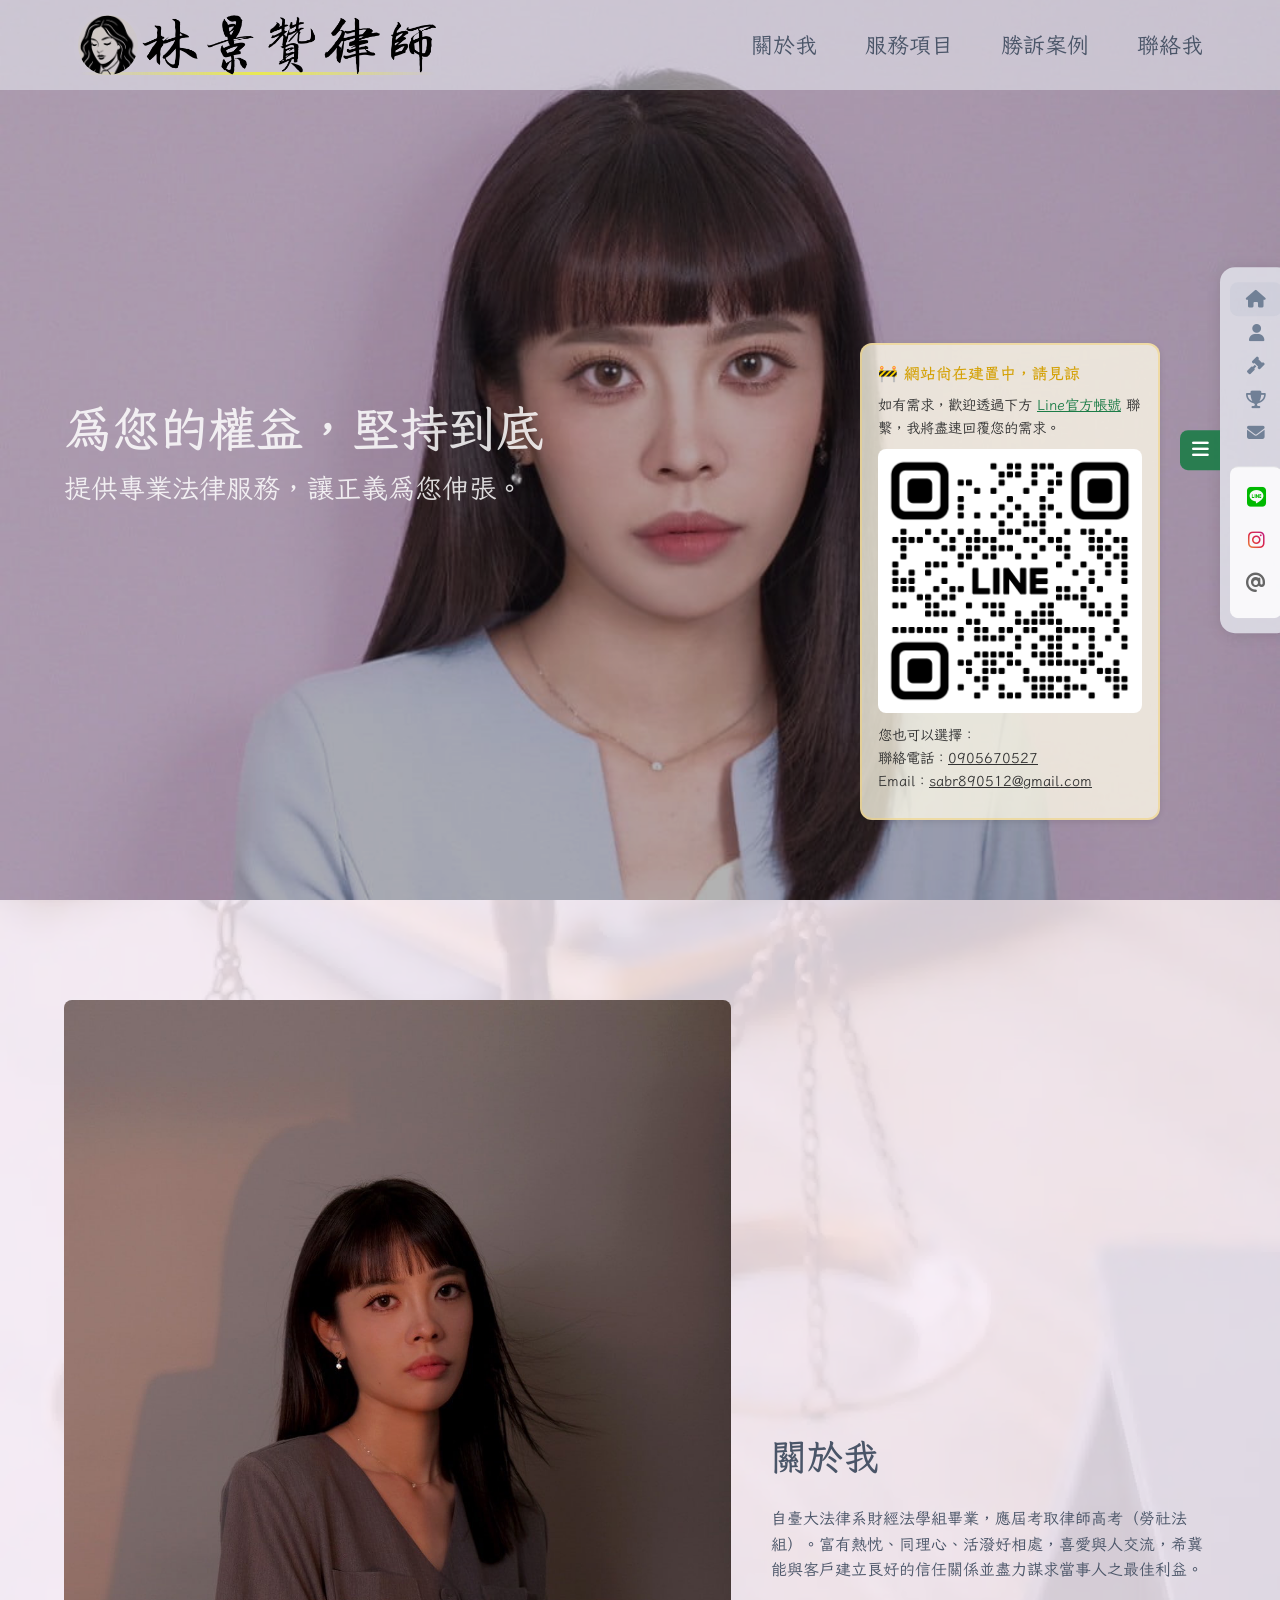
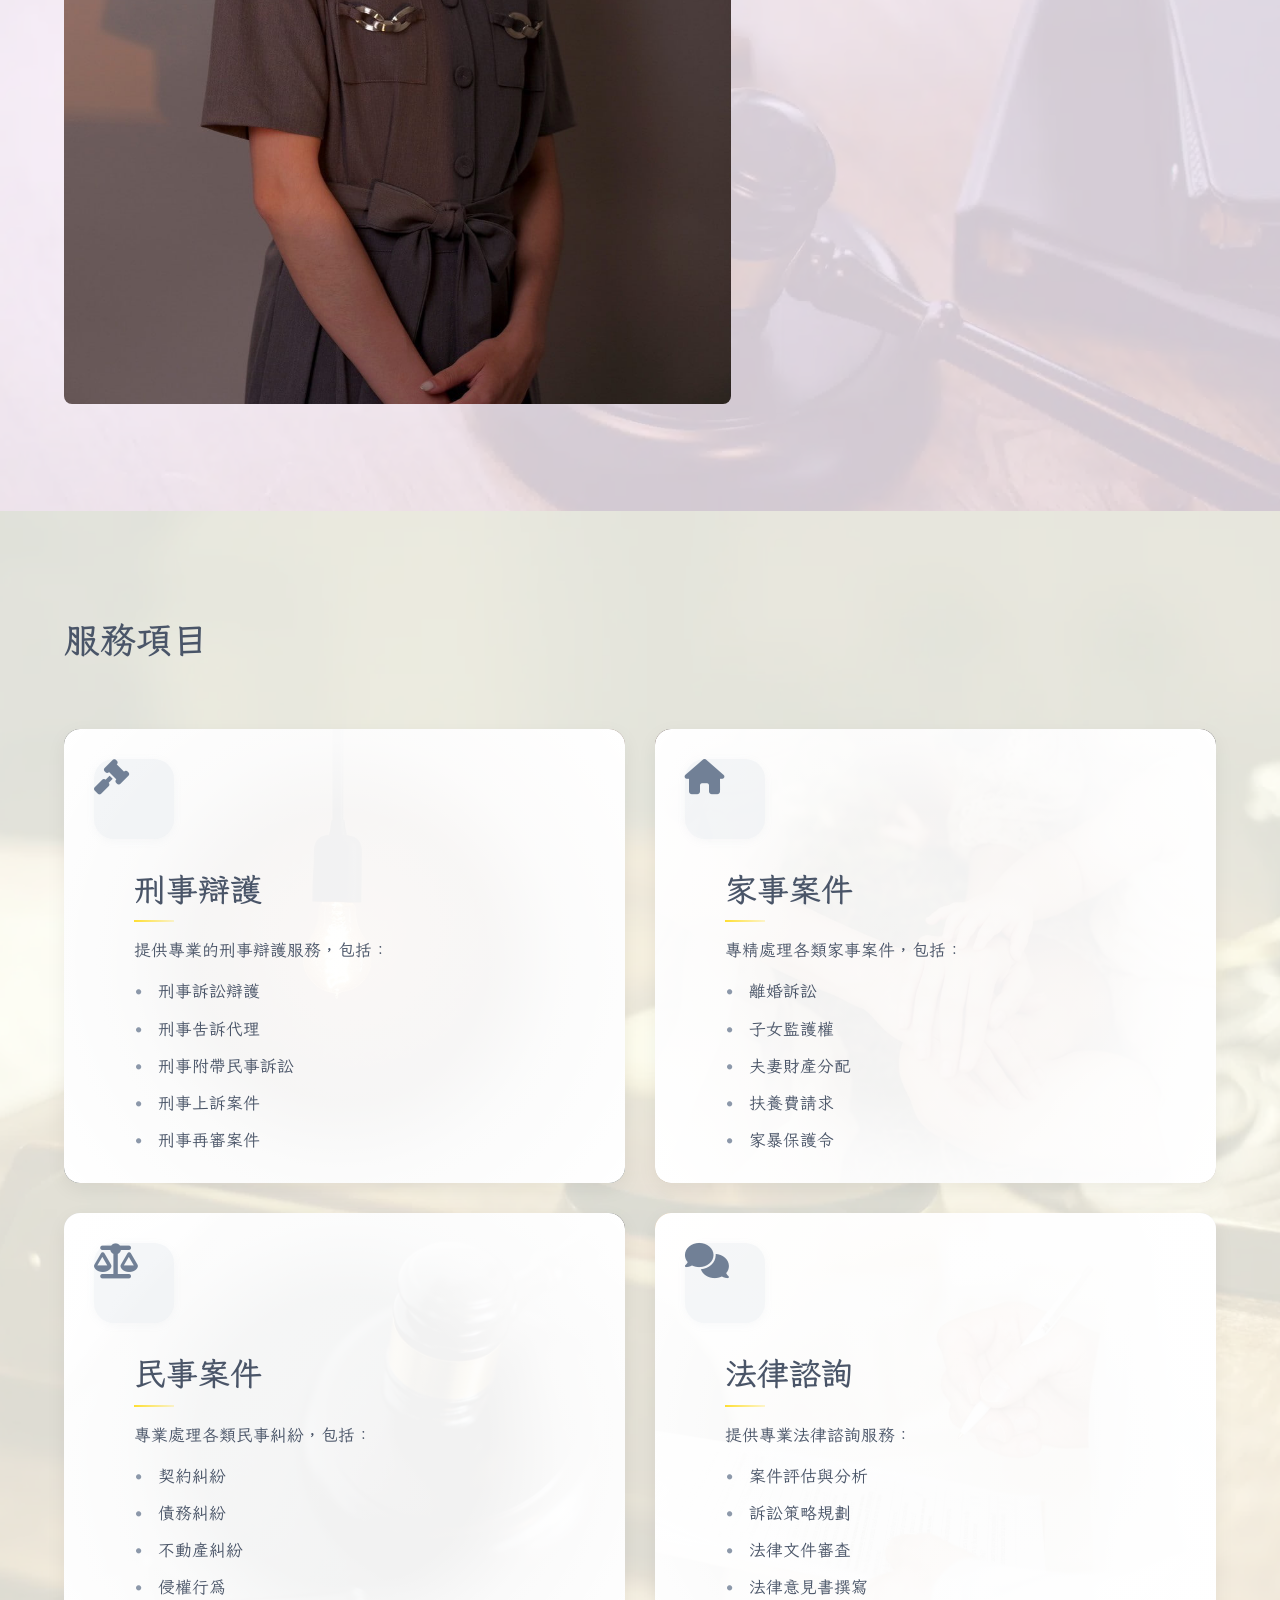
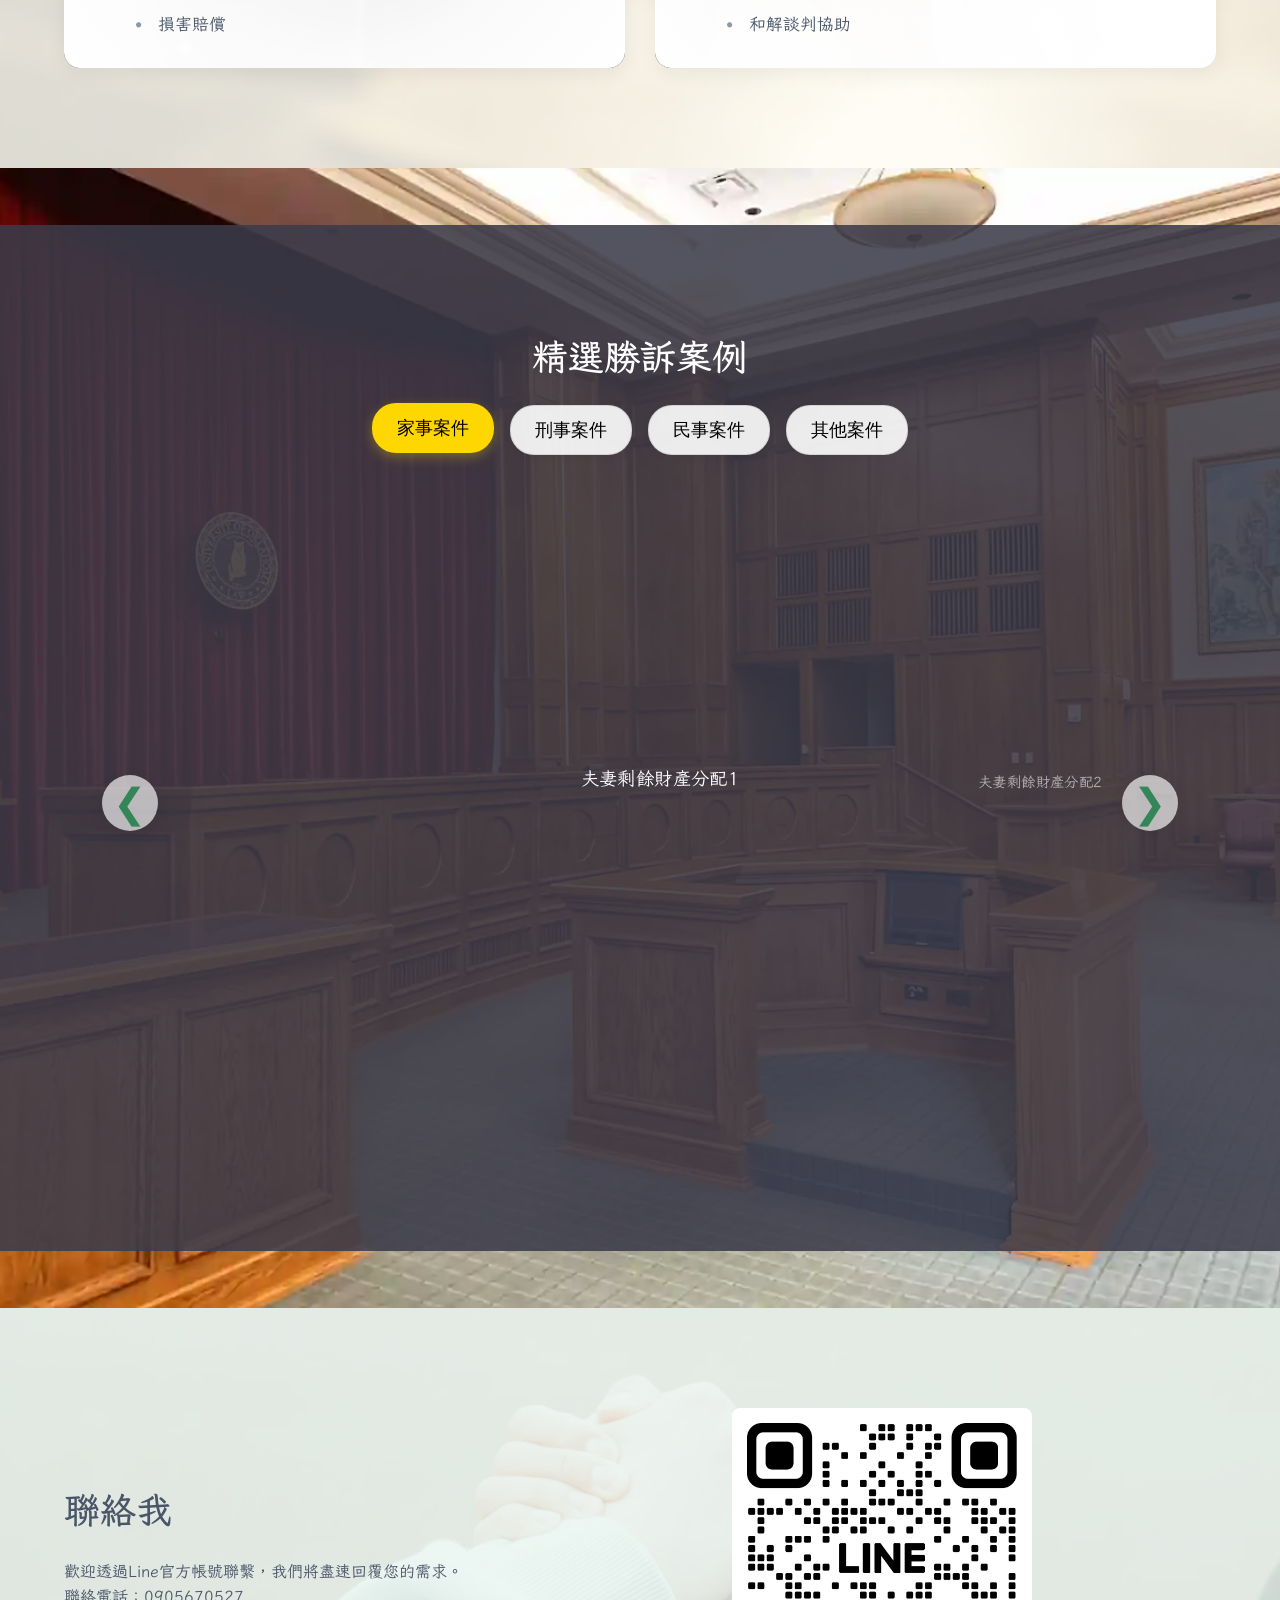
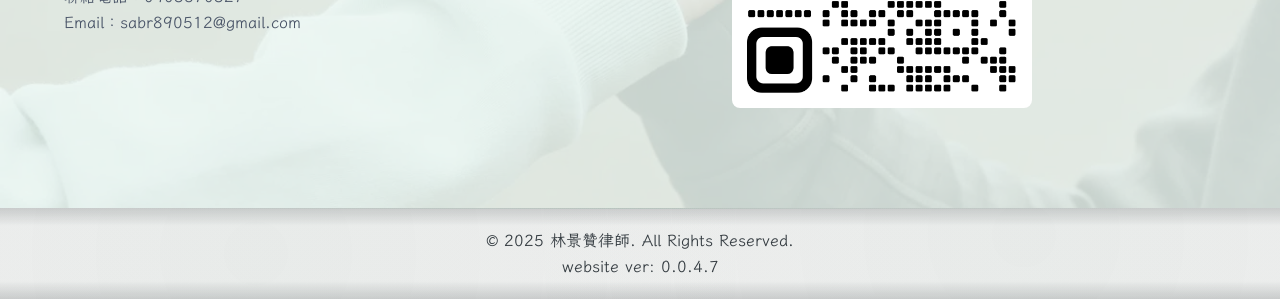
==== index.html @ 85591886 "v0.0.4.7，修復滑軌區域無置中的bug" ====
<!DOCTYPE html>
<html lang="zh-Hant">
<head>
    <meta charset="UTF-8">
    <meta name="viewport" content="width=device-width, initial-scale=1.0">
    <title>台中家事、刑事案件｜林景贊律師</title>
    <meta name="description" content="林景贊律師專精處理家事案件，包括離婚、監護權、財產分配等，擁有豐富勝訴經驗，誠信為本，為您爭取最大權益。提供專業法律諮詢，讓正義為您伸張。">
    <meta name="keywords" content="台中律師, 家事律師, 監護權, 離婚, 家暴, 財產分割, 林景贊律師, 勝訴案例, 刑事案件, 民事訴訟, 勞資爭議">
    <meta name="robots" content="index, follow">
    <meta name="author" content="林景贊律師">
    <meta name="geo.region" content="TW">
    <meta name="geo.placename" content="台中市">
    <link rel="canonical" href="https://tsan-law.com/">
    <link rel="alternate" hreflang="zh-Hant" href="https://tsan-law.com/" />

    <!-- Open Graph for Facebook -->
    <meta property="og:type" content="website">
    <meta property="og:title" content="台中家事律師｜林景贊律師｜專精監護權、離婚訴訟">
    <meta property="og:description" content="林景贊律師專精處理家事案件，包括離婚、監護權、財產分配等，擁有豐富勝訴經驗，誠信為本，為您爭取最大權益。">
    <meta property="og:image" content="https://tsan-law.com/images/og-image.webp">
    <meta property="og:image:type" content="image/jpeg">
    <meta property="og:image:width" content="1200">
    <meta property="og:image:height" content="630">
    <meta property="og:url" content="https://tsan-law.com">
    <meta property="og:site_name" content="林景贊律師">
    <meta property="og:locale" content="zh_TW">

    <!-- Twitter Card -->
    <meta name="twitter:card" content="summary_large_image">
    <meta name="twitter:title" content="台中家事律師｜林景贊律師｜專精監護權、離婚訴訟">
    <meta name="twitter:description" content="林景贊律師專精處理家事案件，包括離婚、監護權、財產分配等，擁有豐富勝訴經驗，誠信為本，為您爭取最大權益。">
    <meta name="twitter:image" content="https://tsan-law.com/images/og-image.webp">

    <link rel="sitemap" type="application/xml" title="Sitemap" href="/sitemap.xml" />

    <link rel="preconnect" href="https://fonts.googleapis.com">
    <link rel="preconnect" href="https://fonts.gstatic.com" crossorigin>
    <link href="https://fonts.googleapis.com/css2?family=LXGW+WenKai+TC&display=swap" rel="stylesheet">
    <link rel="manifest" href="/site.webmanifest">
    <link rel="stylesheet" href="css/style.css">
    <!-- Font Awesome -->
    <link rel="stylesheet" href="https://cdnjs.cloudflare.com/ajax/libs/font-awesome/6.5.1/css/all.min.css">
    <style>
        html {
            scroll-behavior: smooth;
        }
    </style>

    <!-- 傳統 favicon -->
    <link rel="icon" href="images/favicon.ico" type="image/x-icon">

    <!-- PNG 格式 favicon（現代瀏覽器使用） -->
    <link rel="icon" href="images/favicon-32x32.png" sizes="32x32" type="image/png">
    <link rel="icon" href="images/favicon-16x16.png" sizes="16x16" type="image/png">

    <!-- Apple 裝置圖示 -->
    <link rel="apple-touch-icon" href="images/apple-touch-icon.png" sizes="180x180">

    <!-- Android 主畫面圖示 -->
    <link rel="icon" href="images/android-chrome-192x192.png" sizes="192x192" type="image/png">
    <link rel="icon" href="images/android-chrome-512x512.png" sizes="512x512" type="image/png">

    <!-- Web App Manifest（Android 安裝支援） -->
    <link rel="manifest" href="/site.webmanifest">

    <script type="application/ld+json">
    {
      "@context": "https://schema.org",
      "@type": "Attorney",
      "name": "林景贊律師",
      "image": "https://tsan-law.com/images/logo.png",
      "url": "https://tsan-law.com",
      "address": {
        "@type": "PostalAddress",
        "addressLocality": "台中市",
        "addressCountry": "TW"
      },
      "email": "mailto:sabr890512@gmail.com",
      "telephone": "+886905670527",
      "sameAs": [
        "https://lin.ee/VBr0YMy"
      ],
      "description": "林景贊律師專精處理家事案件，包括離婚、監護權、財產分配等，擁有豐富勝訴經驗，誠信為本，為您爭取最大權益。",
      "areaServed": "台中市",
      "priceRange": "$$",
      "openingHours": "Mo-Fr 09:00-18:00"
    }
    </script>
</head>
<body>
<!-- 浮動側邊導航欄 -->
<nav class="floating-nav collapsed">
    <button class="floating-nav-toggle">
        <i class="fas fa-bars"></i>
    </button>
    <div class="floating-nav-menu">
        <a href="#hero" class="floating-nav-link">
            <i class="fas fa-home"></i>
            <span class="nav-text">首頁</span>
        </a>
        <a href="#about" class="floating-nav-link">
            <i class="fas fa-user"></i>
            <span class="nav-text">關於我</span>
        </a>
        <a href="#services" class="floating-nav-link">
            <i class="fas fa-gavel"></i>
            <span class="nav-text">服務項目</span>
        </a>
        <a href="#cases" class="floating-nav-link">
            <i class="fas fa-trophy"></i>
            <span class="nav-text">勝訴案例</span>
        </a>
        <a href="#contact" class="floating-nav-link">
            <i class="fas fa-envelope"></i>
            <span class="nav-text">聯絡我</span>
        </a>
        <div class="social-links">
            <a href="https://lin.ee/VBr0YMy" target="_blank" rel="noopener" class="social-link">
                <i class="fab fa-line"></i>
                <span class="social-text">Line</span>
            </a>
            <a href="https://www.instagram.com/picky_jipii" target="_blank" rel="noopener" class="social-link">
                <i class="fab fa-instagram"></i>
                <span class="social-text">Instagram</span>
            </a>
            <a href="https://www.threads.com/@sabrina__512" target="_blank" rel="noopener" class="social-link">
                <i class="fas fa-at"></i>
                <span class="social-text">Threads</span>
            </a>
        </div>
    </div>
</nav>

<!-- 進場動畫容器 -->
<div class="intro-animation">
    <div class="intro-logo">
        <img src="images/android-chrome-512x512.png" alt="圖示" class="intro-logo-icon">
        <div class="intro-logo-text">
            <img src="images/logo1.png" alt="林景贊律師 Logo" class="intro-logo1">
            <img src="images/logo2.png" alt="林景贊律師 Logo" class="intro-logo2">
            <img src="images/logo3.png" alt="林景贊律師 Logo" class="intro-logo3">
            <img src="images/logo4.png" alt="林景贊律師 Logo" class="intro-logo4">
            <img src="images/logo5.png" alt="林景贊律師 Logo" class="intro-logo5">
        </div>
    </div>
</div>

<header class="navbar" role="banner" aria-label="主導覽列">
    <div class="container header-container">
        <h1 class="logo">
            <img src="images/android-chrome-512x512.png" alt="圖示" class="logo-icon">
            <!-- <img src="images/logo.png" alt="林景贊律師 Logo" class="logo-img">-->

            <img src="images/logo1.png" alt="林景贊律師 Logo" class="logo1-img">
            <img src="images/logo2.png" alt="林景贊律師 Logo" class="logo2-img">
            <img src="images/logo3.png" alt="林景贊律師 Logo" class="logo3-img">
            <img src="images/logo4.png" alt="林景贊律師 Logo" class="logo4-img">
            <img src="images/logo5.png" alt="林景贊律師 Logo" class="logo5-img">

        </h1>
        <nav role="navigation" aria-label="主要導覽">
            <ul>
                <li><a href="#about">關於我</a></li>
                <li><a href="#services">服務項目</a></li>
                <li><a href="#cases">勝訴案例</a></li>
                <li><a href="#contact">聯絡我</a></li>
            </ul>
        </nav>
    </div>
</header>

<main>
    <section id="hero" class="hero" aria-label="首頁主視覺區">
        <div class="hero-overlay">
            <div class="container">
                <h2 class="hero-title">為您的權益，堅持到底</h2>
                <p class="hero-subtitle">提供專業法律服務，讓正義為您伸張。</p>
                <div class="notice-box" role="note">
                    <h2>🚧 網站尚在建置中，請見諒</h2>
                    <p>如有需求，歡迎透過下方 <a href="https://lin.ee/VBr0YMy" target="_blank" rel="noopener" style="color: #1c7c47; text-decoration: underline;">Line官方帳號</a> 聯繫，我將盡速回覆您的需求。</p>
                    <div class="image-column">
                        <a href="https://lin.ee/VBr0YMy" target="_blank" rel="noopener">
                            <img src="images/Line_QRcode.png" alt="加入林景贊律師的 LINE 官方帳號聯繫法律諮詢" class="contact-img" loading="lazy">
                        </a>
                    </div>
                    <p></p>
                    <p>
                        您也可以選擇：<br/>
                        聯絡電話：<a href="tel:0905670527" style="color: inherit; text-decoration: underline;">0905670527</a><br/>
                        Email：<a href="mailto:sabr890512@gmail.com" style="color: inherit; text-decoration: underline;">sabr890512@gmail.com</a>
                    </p>
                </div>
            </div>
        </div>
    </section>

    <!-- 其他區塊如 #about, #services, #cases, #contact 可依序插入此處 -->
     <!-- Hero Section: 主題圖片區 -->

<!-- 關於我 Section -->
<section id="about" class="section fade-in">
    <div class="container two-columns">
        <div class="image-column">
            <img src="images/關於我_主照片.jpg" alt="關於我">
        </div>
        <div class="text-column">
            <h2 class="section-title">關於我</h2>
            <p>自臺大法律系財經法學組畢業，應屆考取律師高考（勞社法組）。富有熱忱、同理心、活潑好相處，喜愛與人交流，希冀能與客戶建立良好的信任關係並盡力謀求當事人之最佳利益。</p>
        </div>
    </div>
</section>

<!-- 服務項目 Section -->
<section id="services" class="section fade-in">
    <div class="container">
        <h2 class="section-title">服務項目</h2>
        <div class="services-grid">
            <div class="service-item">
                <i class="fas fa-gavel service-icon"></i>
                <div class="service-content">
                    <h3>刑事辯護</h3>
                    <p>提供專業的刑事辯護服務，包括：</p>
                    <ul>
                        <li>刑事訴訟辯護</li>
                        <li>刑事告訴代理</li>
                        <li>刑事附帶民事訴訟</li>
                        <li>刑事上訴案件</li>
                        <li>刑事再審案件</li>
                    </ul>
                </div>
            </div>
            <div class="service-item">
                <i class="fas fa-home service-icon"></i>
                <div class="service-content">
                    <h3>家事案件</h3>
                    <p>專精處理各類家事案件，包括：</p>
                    <ul>
                        <li>離婚訴訟</li>
                        <li>子女監護權</li>
                        <li>夫妻財產分配</li>
                        <li>扶養費請求</li>
                        <li>家暴保護令</li>
                    </ul>
                </div>
            </div>
            <div class="service-item">
                <i class="fas fa-balance-scale service-icon"></i>
                <div class="service-content">
                    <h3>民事案件</h3>
                    <p>專業處理各類民事糾紛，包括：</p>
                    <ul>
                        <li>契約糾紛</li>
                        <li>債務糾紛</li>
                        <li>不動產糾紛</li>
                        <li>侵權行為</li>
                        <li>損害賠償</li>
                    </ul>
                </div>
            </div>
            <div class="service-item">
                <i class="fas fa-comments service-icon"></i>
                <div class="service-content">
                    <h3>法律諮詢</h3>
                    <p>提供專業法律諮詢服務：</p>
                    <ul>
                        <li>案件評估與分析</li>
                        <li>訴訟策略規劃</li>
                        <li>法律文件審查</li>
                        <li>法律意見書撰寫</li>
                        <li>和解談判協助</li>
                    </ul>
                </div>
            </div>
        </div>
    </div>
</section>

<!-- 勝訴案例區塊：精選 + 折疊 + 更多按鈕 -->
<section id="cases" class="section fade-in" style="background-image: url('images/勝訴案例背景.webp'); background-size: cover; background-position: center;">
    <div class="overlay">
      <div class="container">
        <h2 class="section-title">精選勝訴案例</h2>
  
        <!-- 類別按鈕（可摺疊展開） -->
        <div class="case-tabs">
          <button class="case-tab" data-target="family">家事案件</button>
          <button class="case-tab" data-target="criminal">刑事案件</button>
          <button class="case-tab" data-target="civil">民事案件</button>
          <button class="case-tab" data-target="other">其他案件</button>
        </div>
  
        <!-- 摺疊內容區域 -->
        <div id="case-panels">
            <div class="case-panel" id="panel-family">
                <div class="carousel-container">
                    <button class="carousel-btn left">
                        <span class="arrow-symbol">&#10094;</span>
                    </button>
                    <div class="carousel-track">
                        <div class="carousel-item" data-index="0">
                            <div class="carousel-caption">夫妻剩餘財產分配1</div>
                            <img src="images/家事精選案例1.webp" alt="案件1" 
                                data-case-title="夫妻剩餘財產分配案例一"
                                data-case-description="
                                    <p>這是一個關於夫妻剩餘財產分配的案例。在本案中，我們成功協助當事人爭取到應有的財產分配權益。</p>
                                    <p>案件背景：當事人與配偶結婚多年，共同經營事業，但在離婚時面臨財產分配爭議。對方主張部分財產為婚前財產，不應納入分配。</p>
                                    <p>處理過程：我們詳細審查了所有財產來源證明，並提出有力證據證明該等財產確為婚後共同財產。</p>
                                    <p>案件結果：法院採納我方主張，判決當事人可分得較高比例的財產，成功維護當事人權益。</p>
                                ">
                        </div>
                        <div class="carousel-item" data-index="1">
                            <div class="carousel-caption">夫妻剩餘財產分配2</div>
                            <img src="images/家事精選案例2.webp" alt="案件2"
                                data-case-title="夫妻剩餘財產分配案例二"
                                data-case-description="
                                    <p>這是另一個關於夫妻剩餘財產分配的案例。本案涉及複雜的財產認定問題。</p>
                                    <p>案件背景：當事人與配偶共同經營家族企業，但在離婚時，對方主張部分股權不應納入分配。</p>
                                    <p>處理過程：我們深入調查企業經營歷史，並提出完整證據證明該等股權確為婚後共同財產。</p>
                                    <p>案件結果：法院認同我方主張，判決當事人可分得應有股權，成功維護當事人權益。</p>
                                ">
                        </div>
                        <div class="carousel-item" data-index="2">
                            <div class="carousel-caption">夫妻剩餘財產分配3</div>
                            <img src="images/家事精選案例2.webp" alt="案件3"
                                data-case-title="夫妻剩餘財產分配案例三"
                                data-case-description="
                                    <p>這是第三個關於夫妻剩餘財產分配的案例。本案涉及跨國財產分配問題。</p>
                                    <p>案件背景：當事人與配偶在國外有共同財產，但在離婚時，對方主張部分財產應適用外國法律。</p>
                                    <p>處理過程：我們深入研究國際私法相關規定，並提出有力證據證明該等財產應適用我國法律。</p>
                                    <p>案件結果：法院採納我方主張，判決當事人可分得應有財產，成功維護當事人權益。</p>
                                ">
                        </div>
                        <div class="carousel-item" data-index="3">
                            <div class="carousel-caption">夫妻剩餘財產分配4</div>
                            <img src="images/家事精選案例2.webp" alt="案件4"
                                data-case-title="夫妻剩餘財產分配案例四"
                                data-case-description="
                                    <p>這是第四個關於夫妻剩餘財產分配的案例。本案涉及家族企業股權分配問題。</p>
                                    <p>案件背景：當事人與配偶共同經營家族企業，但在離婚時，對方主張部分股權應歸屬其他家族成員。</p>
                                    <p>處理過程：我們詳細調查企業經營歷史，並提出完整證據證明該等股權確為婚後共同財產。</p>
                                    <p>案件結果：法院認同我方主張，判決當事人可分得應有股權，成功維護當事人權益。</p>
                                ">
                        </div>
                        <div class="carousel-item" data-index="4">
                            <div class="carousel-caption">夫妻剩餘財產分配5</div>
                            <img src="images/家事精選案例2.webp" alt="案件5"
                                data-case-title="夫妻剩餘財產分配案例五"
                                data-case-description="
                                    <p>這是第五個關於夫妻剩餘財產分配的案例。本案涉及不動產分配問題。</p>
                                    <p>案件背景：當事人與配偶共同購置多處不動產，但在離婚時，對方主張部分不動產應歸屬其父母。</p>
                                    <p>處理過程：我們深入調查不動產購置過程，並提出完整證據證明該等不動產確為婚後共同財產。</p>
                                    <p>案件結果：法院認同我方主張，判決當事人可分得應有不動產，成功維護當事人權益。</p>
                                ">
                        </div>
                    </div>
                    <button class="carousel-btn right">
                        <span class="arrow-symbol">&#10095;</span>
                    </button>
                </div>
            </div>
          <div class="case-panel" id="panel-criminal">
            <div class="carousel-container">
                <button class="carousel-btn left">
                    <span class="arrow-symbol">&#10094;</span>
                </button>
                <div class="carousel-track">
                    <div class="carousel-item" data-index="0">
                        <div class="carousel-caption">
                            <p>傷害罪與私行拘禁罪</p>
                            成功爭取適當量刑、反駁不利供述，判處輕刑、未宣告沒收
                        </div>
                        <img src="images/刑事精選案例1.webp" alt="案件1" 
                            data-case-title="刑事案件－傷害罪與私行拘禁罪"
                            data-case-description="
                            <p>【案件類型】刑事案件－傷害罪與私行拘禁罪</p>
                            <p>【案件結果】成功爭取適當量刑、反駁不利供述，判處輕刑、未宣告沒收</p>
                            <p>【案情概述】</p>
                            <p>當事人（被告）與被害人因私人糾紛發生肢體衝突，原本為約談溝通，後演變為毆打與限制自由的爭議。被告一方遭控以徒手、腳踢及木棍毆打被害人，並涉嫌將其強行帶往另一處所限制行動自由。檢方依刑法第277條（傷害罪）及第302條（私行拘禁罪）提起公訴。</p>
                            
                            <p>【律師策略】</p>
                            <p>林景贊律師擔任被告辯護人，針對以下重點提出攻防與抗辯策略：</p>
                            
                            <p>辯論偵查中證詞的證據能力與可信度，指出關鍵證人的供述在不同程序中有所差異。</p>
                            
                            <p>強調部分對話紀錄為被告請他人套話取得，證明該證據不得採信。</p>
                            
                            <p>爭取法院認定傷害與私行拘禁雖構成接續犯，但為不同故意下的獨立行為，應予個別論罪量刑。</p>
                            
                            <p>成功說服法院未宣告犯罪工具（木棍）之沒收，主張其非違禁物且未扣案，對犯罪預防效益有限。</p>
                            
                            <p>【判決結果】</p>
                            <p>法院認定被告構成傷害罪與私行拘禁罪，合併應執行有期徒刑10個月，但考量：</p>
                            
                            <p>被告教育與經濟背景；</p>
                            
                            <p>被害人傷勢雖嚴重，但過程中證據有爭議；</p>
                            
                            <p>被告無進一步不法手段或持續性加害行為；</p>
                            
                            <p>案件中涉及證人證詞變動與對話紀錄不一致；</p>
                            
                            <p>故酌定量刑、未宣告沒收木棍等工具物，亦未加重刑責。</p>
                            ">
                    </div>
                    <div class="carousel-item" data-index="1">
                        <div class="carousel-caption">妨害名譽案件</div>
                        <img src="images/刑事精選案例2.webp" alt="案件2"
                            data-case-title="妨害名譽案件案例一"
                            data-case-description="
                                <p>案件背景：當事人被控在網路上發表不實言論。</p>
                                <p>處理過程：我們提出完整證據證明言論屬實，並無妨害名譽之故意。</p>
                                <p>案件結果：檢方撤回起訴，當事人獲不起訴處分。</p>
                            ">
                    </div>
                    <div class="carousel-item" data-index="2">
                        <div class="carousel-caption">竊盜案件</div>
                        <img src="images/刑事精選案例3.webp" alt="案件3"
                            data-case-title="竊盜案件案例一"
                            data-case-description="
                                <p>案件背景：當事人被控涉嫌竊取公司財物。</p>
                                <p>處理過程：我們深入調查，發現證據不足以證明當事人有竊盜故意。</p>
                                <p>案件結果：法院判決當事人無罪。</p>
                            ">
                    </div>
                </div>
                <button class="carousel-btn right">
                    <span class="arrow-symbol">&#10095;</span>
                </button>
            </div>
          </div>
          
          <div class="case-panel" id="panel-civil">
            <div class="carousel-container">
                <button class="carousel-btn left">
                    <span class="arrow-symbol">&#10094;</span>
                </button>
                <div class="carousel-track">
                    <div class="carousel-item" data-index="0">
                        <div class="carousel-caption">契約糾紛案件</div>
                        <img src="images/民事精選案例1.webp" alt="案件1" 
                            data-case-title="契約糾紛案件案例一"
                            data-case-description="
                                <p>案件背景：當事人與對方簽訂工程契約，對方未依約履行。</p>
                                <p>處理過程：我們提出完整證據證明對方違約，並計算損害賠償金額。</p>
                                <p>案件結果：法院判決對方應賠償當事人損失。</p>
                            ">
                    </div>
                    <div class="carousel-item" data-index="1">
                        <div class="carousel-caption">不動產糾紛案件</div>
                        <img src="images/民事精選案例2.webp" alt="案件2"
                            data-case-title="不動產糾紛案件案例一"
                            data-case-description="
                                <p>案件背景：當事人購買房屋後發現有重大瑕疵。</p>
                                <p>處理過程：我們提出專業鑑定報告，證明房屋確實存在重大瑕疵。</p>
                                <p>案件結果：法院判決賣方應負瑕疵擔保責任，賠償當事人損失。</p>
                            ">
                    </div>
                    <div class="carousel-item" data-index="2">
                        <div class="carousel-caption">債務糾紛案件</div>
                        <img src="images/民事精選案例3.webp" alt="案件3"
                            data-case-title="債務糾紛案件案例一"
                            data-case-description="
                                <p>案件背景：當事人與對方有債務糾紛，對方拒不還款。</p>
                                <p>處理過程：我們提出完整證據證明債務存在，並主張利息計算。</p>
                                <p>案件結果：法院判決對方應清償債務及利息。</p>
                            ">
                    </div>
                </div>
                <button class="carousel-btn right">
                    <span class="arrow-symbol">&#10095;</span>
                </button>
            </div>
          </div>
          <div class="case-panel" id="panel-other">
            <h3>其他案件</h3>
            <p>敬請期待</p>
            <!-- <img src="images/criminal_case1.webp" alt="刑事案件" class="case-img"> -->
          </div>
        </div>
        <!-- 更多案件按鈕 
        <div class="more-cases">
          <a href="cases.html" class="more-btn">查看更多案件</a>
        </div>
        -->
      </div>
    </div>
  </section>

<!-- 聯絡我們 Section -->
<section id="contact" class="section fade-in">
    <div class="container two-columns">
      <div class="text-column">
        <h2 class="section-title">聯絡我</h2>
        <p>歡迎透過Line官方帳號聯繫，我們將盡速回覆您的需求。</p>
        <p>聯絡電話：0905670527</p>
        <p>Email：sabr890512@gmail.com</p>
      </div>
      <div class="image-column">
        <img src="images/Line_QRcode.png" alt="LINE" class="contact-img">
      </div>
    </div>
  </section>
</main>

<footer class="footer" role="contentinfo">
    <p>© 2025 林景贊律師. All Rights Reserved.</p>
    <p>website ver: 0.0.4.7</p>
</footer>

<!-- 燈箱 -->
<div id="lightbox" class="lightbox hidden">
    <div class="lightbox-content">
        <div class="lightbox-image-container">
            <img id="lightbox-img" src="" alt="案例圖片">
        </div>
        <div class="lightbox-details">
            <h3 class="lightbox-title"></h3>
            <div class="lightbox-description"></div>
        </div>
        <button class="lightbox-close">&times;</button>
    </div>
</div>

<!-- 獨立 JS 引用 -->
<script src="js/main.js" defer></script>

</body>
</html>
---- css/style.css ----
/* Reset */
* {
    margin: 0;
    padding: 0;
    box-sizing: border-box;
}

/* 通用設定 */
body {
    font-family: 'LXGW WenKai TC', sans-serif;
    line-height: 1.6;
    color: #1e1d1d;
    background: #f8f9fa;
    overflow-x: hidden; /* ⬅︎ 防止極小誤差導致水平滾動條 */
}

.container {
    width: 90%;
    max-width: 1200px;
    margin: 0 auto;
}

.header-container {
    display: flex;
    justify-content: space-between;
    align-items: center;
}

/* 導覽列 */
.navbar {
    background-color: rgba(237, 242, 247, 0.5);
    position: absolute;
    width: 100%;
    top: 0;
    left: 0;
    z-index: 980;
    font-family: 'LXGW WenKai TC', sans-serif;
    opacity: 0;
    animation: fadeIn 0.5s ease-out 3.0s forwards;
}

.navbar .container {
    display: flex;
    align-items: center;
    justify-content: space-between;
}

.logo {
    font-size: 58px;
    font-weight: bold;
    color: #fff;
    margin-right: auto;
    padding-left: 0px;
    display: flex;
    align-items: center;
    height: 60px;
    padding-top: 40px;
    padding-bottom: 40px;
    position: relative;
    display: flex;
    align-items: center;
    gap: 4px;
    opacity: 0;
    animation: fadeIn 0.5s ease-out 3.0s forwards;
}

.logo-icon,
.logo1-img,
.logo2-img,
.logo3-img,
.logo4-img,
.logo5-img {
    height: 60px;
    width: auto;
    margin: 0;
    display: inline-block;
    vertical-align: middle;
    position: relative;
    z-index: 1;
    opacity: 0;
}

.logo-img {
    height: 60px;
    width: auto;
    margin-top: 10px;
}

/* 修改：logo1 到 logo5 的共同樣式 */
.logo1-img,
.logo2-img,
.logo3-img,
.logo4-img,
.logo5-img {
    height: 60px;
    width: auto;
    margin: 0;
    display: inline-block;
    vertical-align: middle;
    position: relative;
    z-index: 1;
}

.navbar nav ul {
    list-style: none;
    display: flex;
    gap: 18px;
    align-items: center;
    opacity: 0;
    animation: fadeIn 0.5s ease-out 3.0s forwards;
}

.navbar nav ul li {
    margin-left: 30px;
    opacity: 0;
}

.navbar nav ul li a {
    text-decoration: none;
    color: #4a5568;
    font-size: 22px;
    font-weight: 500;
    transition: all 0.3s ease;
    position: relative;
    padding: 8px 0;
}

/* 電腦版導航項目懸停效果和當前頁面指示 */
@media (min-width: 769px) {
    .navbar {
        padding: 15px;
    }

    .navbar nav ul li a::after {
        content: '';
        position: absolute;
        bottom: 0;
        left: 0;
        width: 100%;
        height: 2px;
        background: linear-gradient(90deg,
            rgba(255, 215, 0, 0) 0%,
            rgba(255, 215, 0, 0.8) 50%,
            rgba(255, 215, 0, 0) 100%);
        transform: scaleX(0);
        transition: transform 0.3s ease;
        transform-origin: center;
    }

    .navbar nav ul li a:hover::after,
    .navbar nav ul li a.active::after {
        transform: scaleX(1);
    }

    /* 電腦版當前頁面指示 */
    .navbar nav ul li a.active {
        color: #718096;
        font-weight: 600;
    }

    /* 電腦版浮動導航欄當前頁面指示 */
    .floating-nav-link.active {
        background: rgba(160, 174, 192, 0.1);
        color: #718096;
    }

    .floating-nav-link.active i {
        color: #718096;
    }
}

/* 手機版導航項目樣式 */
@media (max-width: 768px) {
    .navbar nav ul li a {
        font-size: 16px;
        font-weight: 400;
    }

    .navbar nav ul li a:hover,
    .navbar nav ul li a.active {
    color: #FFD700;
    }
}

/* Hero Section */
.hero {
    background-image: url('../images/封面背景.jpg');
    background-size: cover;
    background-position: center 30%;
    background-repeat: no-repeat;
    height: 100vh;
    position: relative;
    display: flex;
    align-items: center;
    justify-content: center;
    color: #eee;
    text-align: center;
    opacity: 1; /* 確保背景圖片始終可見 */
    animation: fadeIn 0.5s ease-out 3.0s forwards;
}

.hero-overlay {
    background-color: rgba(0, 0, 0, 0.3);
    width: 100%;
    height: 100%;
    display: flex;
    flex-direction: column;
    align-items: flex-start;
    justify-content: center;
    padding-left: 0%;
    /*animation: fadeIn 1.2s ease-out 1.5s forwards;*/
    opacity: 1;
}

.hero-title {
    font-size: 3rem;
    opacity: 0;
    animation: slideUp 1.8s ease-out 3.5s forwards;
    text-align: left;
    color: #ffffffd6;
}

.hero-subtitle {
    font-size: 1.7rem;
    opacity: 0;
    animation: slideUp 1.8s ease-out 3.8s forwards;
    text-align: left;
    color: #ffffffd6;
}

/* Animation */
@keyframes fadeIn {
    0% { opacity: 0; }
    100% { opacity: 1; }
}

/* Section */
.section {
    padding: 80px 0;
}

.section h2 {
    font-size: 36px;
    margin-bottom: 20px;
}

/* Footer */
.footer {
    background: linear-gradient(180deg, 
        rgba(59, 59, 59, 0.227) 0%,
        rgba(236, 236, 236, 0.807) 20%,
        rgba(236, 236, 236, 0.807) 80%,
        rgba(59, 59, 59, 0.227) 100%);
    color: #343a40;
    text-align: center;
    padding: 20px 0;
    position: relative;
    overflow: hidden;
}

/* 添加裝飾性背景元素 */
.footer::before {
    content: '';
    position: absolute;
    top: 0;
    left: 0;
    right: 0;
    height: 100%;
    background: 
        radial-gradient(circle at 20% 50%, rgba(28, 124, 71, 0.03) 0%, transparent 50%),
        radial-gradient(circle at 80% 30%, rgba(28, 124, 71, 0.03) 0%, transparent 50%);
    pointer-events: none;
}

/* 添加細微的裝飾線 */
.footer::after {
    content: '';
    position: absolute;
    top: 0;
    left: 50%;
    transform: translateX(-50%);
    width: 80%;
    height: 1px;
    background: linear-gradient(90deg,
        rgba(28, 124, 71, 0) 0%,
        rgba(28, 124, 71, 0.1) 50%,
        rgba(28, 124, 71, 0) 100%);
}

/* 確保 footer 內容在裝飾元素之上 */
.footer .container {
    position: relative;
    z-index: 1;
}

/* Scroll Fade-In */
.fade-in {
    opacity: 0;
    transform: translateY(30px);
    transition: opacity 1s ease-out, transform 1s ease-out;
}

.fade-in.show {
    opacity: 1;
    transform: translateY(0);
}

/* 兩欄排版 */
.two-columns {
    display: flex;
    align-items: center;
    gap: 40px;
}

.text-column {
    flex: 1;
}

.image-column {
    flex: 1.5;
}

.image-column img {
    width: 100%;
    height: auto;
    border-radius: 8px;
}

/* Overlay 區塊（一般用途） */
.overlay {
    background-color: rgba(0, 0, 0, 0.5);
    padding: 60px 20px;
    color: white;
}

#cases {
    position: relative;
    background: url('../images/勝訴案例背景.webp') no-repeat center center;
    background-size: cover;
    min-height: 100vh;
    padding: 60px 0;
    overflow: hidden;
}

/* 背景容器 */
#cases::after {
    content: '';
    position: absolute;
    top: 0;
    left: 0;
    right: 0;
    bottom: 0;
    background: inherit;
    background-size: cover;
    background-position: center center;
    z-index: 0;
}

/* 黑色半透明遮罩 - 確保遮蓋所有內容區域 */
#cases::before {
    content: '';
    position: absolute;
    top: 5%; /* 從上方 5% 開始 */
    left: 0;
    right: 0;
    bottom: 5%; /* 到底部 5% 結束 */
    background: rgba(59, 59, 74, 0.871);
    z-index: 1;
}

#cases .container {
    position: relative;
    z-index: 2;
    padding: 40px 0; /* 確保內容有足夠的上下間距 */
}

#cases h2, 
#cases p {
    text-align: center;
    position: relative;
    z-index: 2;
    color: #fff;
}


.contact-img {
    max-width: 300px;
    width: 100%;
    height: auto;
    display: block;
    margin: 0 auto;
}

/* 勝訴案例區塊 */
.case-tabs {
    display: flex;
    justify-content: center;
    gap: 16px;
    margin-bottom: 8px;
    flex-wrap: wrap;
}

.case-tab {
    background-color: rgba(255, 255, 255, 0.9);
    border: 1px solid rgba(0, 0, 0, 0.1);
    padding: 12px 24px;
    border-radius: 24px;
    font-size: 18px;
    cursor: pointer;
    transition: all 0.3s ease;
    box-shadow: 0 2px 8px rgba(0, 0, 0, 0.05);
}

.case-tab:hover,
.case-tab.active {
    background-color: #ffd700;
    color: #000;
    transform: translateY(-2px);
    box-shadow: 0 4px 12px rgba(255, 215, 0, 0.3);
    border-color: rgba(255, 215, 0, 0.5);
}

.case-panel {
    display: none;
    animation: fadeSlide 0.4s ease forwards;
    text-align: center;
    margin-bottom: 5px;
    transition: min-height 0.5s ease; /* 使區塊高度變動有平滑動畫 */
}

.case-panel.show {
    display: block;
    padding-bottom: 10px;
}

.case-img {
    max-width: 50%;
    margin-top: 10px;
    border-radius: 8px;
}

.more-cases {
    text-align: center;
    margin-top: 0px;
}

.more-btn {
    background-color: rgba(255, 255, 255, 0.9);
    border: 1px solid rgba(0, 0, 0, 0.1);
    padding: 12px 24px;
    border-radius: 24px;
    text-decoration: none;
    color: #333;
    font-weight: bold;
    transition: all 0.3s ease;
    box-shadow: 0 2px 8px rgba(0, 0, 0, 0.1);
}

.more-btn:hover {
    background-color: #ffd700;
    color: #000;
    transform: translateY(-2px);
    box-shadow: 0 4px 12px rgba(255, 215, 0, 0.3);
    border-color: rgba(255, 215, 0, 0.5);
}

@keyframes fadeSlide {
    0% { opacity: 0; transform: translateY(10px); }
    100% { opacity: 1; transform: translateY(0); }
}

/* 案例滑軌區塊 */
.case-carousel {
    text-align: center;
    padding: 30px 0;
}

.carousel-wrapper,
.carousel-container {
    position: relative;
    overflow: hidden;
    min-height: 680px;
    padding-top: 40px;
    padding-bottom: 40px;
}

.carousel-container {
    position: relative;
    width: 100%;
    max-width: 1200px;
    margin: 0 auto;
    overflow: hidden;
    min-height: 680px;
    padding-top: 40px;
    padding-bottom: 40px;
    display: flex;
    align-items: center;
    justify-content: center;
}

.carousel-track {
    display: flex;
    gap: 80px;
    transition: transform 0.5s cubic-bezier(0.4, 0, 0.2, 1);
    align-items: flex-start;
    will-change: transform;
    padding: 0 20px;
    width: 100%;
}

.carousel-item {
    flex: 0 0 300px;
    text-align: center;
    transition: all 0.5s cubic-bezier(0.4, 0, 0.2, 1);
    margin-top: 20px;
    transform-origin: center center;
    z-index: 0;
    opacity: 0.6;
    transform: scale(0.9);
}

.carousel-item.active {
    transform: scale(1.15);
    z-index: 1;
    margin-bottom: 40px;
    opacity: 1;
}

.carousel-item::before {
    content: '';
    position: absolute;
    top: 0;
    left: 0;
    right: 0;
    height: 1px;
    background: linear-gradient(90deg,
        rgba(255, 215, 0, 0) 0%,
        rgba(255, 215, 0, 0.5) 50%,
        rgba(255, 215, 0, 0) 100%);
    opacity: 0;
    transition: opacity 0.3s ease;
}

.carousel-item:hover::before {
    opacity: 1;
}

.carousel-item p {
    margin-bottom: 10px;
    font-weight: bold;
    background-color: rgba(255, 255, 255, 0);
    padding: 8px 16px;
    border-radius: 8px;
    position: relative;
    z-index: 2;
    margin-top: 0px;
    box-shadow: 0 2px 8px rgba(0, 0, 0, 0.1);
    border: 1px solid rgba(0, 0, 0, 0.05);
}

.carousel-item img {
    width: 100%;
    height: auto;
    border-radius: 12px;
    cursor: pointer;
    transition: all 0.5s cubic-bezier(0.4, 0, 0.2, 1);
    margin-top: clamp(8px, 2vw, 16px);
    box-shadow: 0 4px 12px rgba(0, 0, 0, 0.1);
    background-color: #ffffff;
    transform: scale(1);
}

.carousel-item img:hover {
    transform: scale(1.05);
    box-shadow: 0 6px 18px rgba(0, 0, 0, 0.15);
}

.carousel-item.active img {
    transform: scale(1.1);
    opacity: 0.95;
    box-shadow: 0 8px 24px rgba(0, 0, 0, 0.15);
}

.carousel-btn {
    position: absolute;
    top: 50%;
    transform: translateY(-50%);
    width: 56px;
    height: 56px;
    background: rgba(255, 255, 255, 0.65);
    border: 1px solid rgba(255, 255, 255, 0.2);
    border-radius: 50%;
    cursor: pointer;
    z-index: 3;
    display: flex;
    align-items: center;
    justify-content: center;
    backdrop-filter: blur(8px);
    -webkit-backdrop-filter: blur(8px);
    box-shadow: 0 4px 15px rgba(0, 0, 0, 0.08);
    transition: all 0.3s cubic-bezier(0.4, 0, 0.2, 1);
    padding: 0;
    border: none;
}

.arrow-symbol {
    font-size: 2.5rem;
    color: rgba(28, 124, 71, 0.85);
    transition: all 0.3s ease;
    width: 100%;
    height: 100%;
    display: flex;
    align-items: center;
    justify-content: center;
    font-weight: 300;
    line-height: 1;
}

.carousel-btn:hover {
    background: rgba(255, 255, 255, 0.85);
    transform: translateY(-50%) scale(1.05);
    box-shadow: 0 6px 20px rgba(0, 0, 0, 0.12);
}

.carousel-btn:hover .arrow-symbol {
    color: rgba(255, 215, 0, 0.9);
    transform: scale(1.1);
}

.carousel-btn:active {
    transform: translateY(-50%) scale(0.95);
    background: rgba(255, 255, 255, 0.75);
}

.carousel-btn.left { 
    left: 20px;
}

.carousel-btn.right { 
    right: 20px;
}

/* 添加按鈕內部光暈效果 */
.carousel-btn::before {
    content: '';
    position: absolute;
    top: 0;
    left: 0;
    right: 0;
    bottom: 0;
    background: radial-gradient(
        circle at center,
        rgba(255, 255, 255, 0.15) 0%,
        transparent 70%
    );
    border-radius: 50%;
    opacity: 0;
    transition: opacity 0.3s ease;
}

.carousel-btn:hover::before {
    opacity: 1;
}

/* 手機版隱藏按鈕 */
@media (max-width: 768px) {
    .carousel-btn {
        display: none;
    }

    .carousel-container {
        padding: 0 40px;
    }

    .carousel-item {
        flex: 0 0 calc(100% - 20px);
    }
}

/* 燈箱樣式 */
.lightbox {
    position: fixed;
    top: 0;
    left: 0;
    width: 100%;
    height: 100%;
    background-color: rgba(0, 0, 0, 0.5);
    display: flex;
    justify-content: center;
    align-items: center;
    z-index: 1000;
    opacity: 0;
    transition: opacity 0.3s ease;
    cursor: default;
}

.lightbox.show {
    opacity: 1;
}

.lightbox.hidden {
    display: none;
}

.lightbox-content {
    position: relative;
    width: 90%;
    height: 90vh;
    display: flex;
    background-color: #4e4e4e49;
    border-radius: 12px;
    overflow: hidden;
    box-shadow: 0 8px 32px rgba(250, 255, 198, 0.25);
    border: 1px solid rgba(0, 0, 0, 0.5);
}

.lightbox-image-container {
    flex: 1;
    display: flex;
    align-items: center;
    justify-content: center;
    padding: 20px;
    background: url('../images/勝訴案例燈箱圖片背景.webp') no-repeat center center;
    background-size: cover;
    overflow: hidden;
    cursor: grab;
    border-radius: 12px;
    border-right: 1px solid rgba(0, 0, 0, 0.2);
    position: relative;
}

.lightbox-image-container::before {
    content: '';
    position: absolute;
    top: 0;
    left: 0;
    right: 0;
    bottom: 0;
    background: rgba(255, 255, 255, 0.75);
    z-index: 1;
}

.lightbox-image-container img {
    max-width: 100%;
    max-height: 100%;
    object-fit: contain;
    border-radius: 8px;
    user-select: none;
    -webkit-user-drag: none;
    cursor: grab;
    position: relative;
    z-index: 2;
}

.lightbox-details {
    position: relative;
    padding: 30px;
    overflow-y: auto;
    flex: 1;
    border-radius: 12px;
    background: 
        linear-gradient(rgba(255, 255, 255, 0.90), rgba(255, 255, 255, 0.90)),
        url('../images/勝訴案例燈箱文字背景.webp') no-repeat center center;
    background-size: cover;
    border-right: 1px solid rgba(0, 0, 0, 0.2);
}

/*.lightbox-details::before {
    content: '';
    position: absolute;
    top: 0;
    left: 0;
    right: 0;
    bottom: 0;
    background: rgba(255, 255, 255, 0.90);
    z-index: 1;
    pointer-events: none;
}*/

.lightbox-title {
    font-size: 24px;
    margin-bottom: 20px;
    color: #1c7c47;
    position: relative;
    padding-bottom: 12px;
    z-index: 2;
}

/* 保留燈箱標題裝飾線 */
.lightbox-title::after {
    content: '';
    position: absolute;
    bottom: 0;
    left: 0;
    width: 60px;
    height: 2px;
    background: linear-gradient(90deg,
        rgba(28, 124, 71, 0.8) 0%,
        rgba(28, 124, 71, 0) 100%);
}

.lightbox-description {
    color: #333;
    line-height: 1.8;
    position: relative;
    z-index: 2;
}

.lightbox-description p {
    margin-bottom: 15px;
}

/* 燈箱關閉按鈕基本樣式 */
.lightbox-close {
    position: absolute;
    top: 15px;
    right: 15px;
    background-color: rgba(255, 255, 255, 0.9);
    border: 1px solid rgba(0, 0, 0, 0.1);
    color: #333;
    font-size: 24px;
    cursor: pointer;
    width: 40px;
    height: 40px;
    border-radius: 50%;
    display: flex;
    align-items: center;
    justify-content: center;
    transition: all 0.3s ease;
    box-shadow: 0 2px 8px rgba(0, 0, 0, 0.1);
    z-index: 1001;
}

.lightbox-close:hover,
.lightbox-close:focus {
    background-color: #ffd700;
    color: #000;
    box-shadow: 0 4px 12px rgba(255, 215, 0, 0.3);
    border-color: rgba(255, 215, 0, 0.5);
}

/* 手機版燈箱關閉按鈕樣式 */
@media (max-width: 768px) {
    .lightbox-close {
        top: 10px;
        right: 10px;
        font-size: 24px;
        width: 36px;
        height: 36px;
    }

    

    /* 移除之前的狀態樣式，改用 JavaScript 控制 */
    .lightbox-close.active {
        background-color: #ffd700;
        color: #000;
        box-shadow: 0 4px 12px rgba(255, 215, 0, 0.3);
        border-color: rgba(255, 215, 0, 0.5);
    }
}

/* 確保輪播項目中的圖片可以點擊 */
.carousel-item img {
    cursor: pointer;
    transition: transform 0.3s ease;
}

.carousel-item img:hover {
    transform: scale(1.02);
}

/* 加入過渡動畫 */
#lightbox-img {
    transition: transform 0.3s ease, opacity 0.3s ease;
    transform: scale(0.95);
    opacity: 0;
}

/* 顯示時的動畫效果 */
#lightbox.show #lightbox-img {
    transform: scale(1);
    opacity: 1;
}

.notice-box {
    position: absolute;
    bottom: 80px;
    right: 120px;
    width: 300px;
    padding: 16px;
    background-color: #fffbeac5;
    border: 2px solid #f2d4798d;
    border-radius: 12px;
    box-shadow: 0 2px 6px rgba(0, 0, 0, 0.1);
    z-index: 20;
    opacity: 0;
    animation: slideUp 1.2s ease-out 4.0s forwards;
    text-align: left;
    font-size: 0.9em;
  }
  
  .notice-box h2 {
    font-size: 1.1em;
    margin: 0 0 6px;
    color: #d4a106;
  }
  
  .notice-box p {
    margin: 0 0 10px;
    color: #333;
  }
  
  .notice-btn {
    display: inline-block;
    background-color: #d4a106;
    color: white;
    padding: 6px 10px;
    text-decoration: none;
    border-radius: 4px;
    font-size: 0.85em;
    transition: background-color 0.3s ease;
  }
  
  .notice-btn:hover {
    background-color: #b88d04;
  }
  
@keyframes slideUp {
    0% { opacity: 0; transform: translateY(20px); }
    100% { opacity: 1; transform: translateY(0); }
  }

/* 手機版樣式 */
@media (max-width: 768px) {
    .navbar .container {
        flex-direction: column;
        align-items: center;
    }

    .navbar nav ul {
        flex-direction: row;
        flex-wrap: wrap;
        justify-content: center;
        gap: 9px;
    }

    .navbar nav ul li {
        margin: 0;
        animation-delay: 3.2s !important;
    }

    .navbar nav ul li a {
        font-size: 16px;
        font-weight: 400;
    }

    .logo {
        font-size: 24px;
        padding: 0px;
        justify-content: center;
        width: 100%;
        gap: 2px;
    }

    .logo-icon,
    .logo1-img,
    .logo2-img,
    .logo3-img,
    .logo4-img,
    .logo5-img {
        height: 40px;
        width: auto;
        animation-duration: 0.4s !important;
    }

    .logo::after {
        height: 3px;
        background: linear-gradient(90deg, 
            rgba(255, 215, 0, 0) 0%,
            rgba(255, 234, 117, 0.479) 50%,
            rgba(255, 215, 0, 0) 100%);
    }

    .hero-title {
        font-size: 32px;
        margin-top: 0px;
    }

    .hero-subtitle {
        font-size: 18px;
        margin-top: 10px;
    }

    .hero {
        padding-top: 60px;
    }

    .two-columns {
        flex-direction: column;
    }

    .notice-box {
        position: static;
        margin: 160px auto 10px;
        max-width: 65%;
        text-align: center;
        padding: 9px;
        opacity: 0;
        animation: slideUp 1.2s ease-out 4.0s forwards;
    }
    
      .notice-box h2 {
        font-size: 14px;
      }
    
      .notice-box p {
        font-size: 11px;
      }
    
      .notice-box .notice-btn {
        font-size: 11px;
        padding: 4px 9px;
      }
    
    .image-column img {
        width: 70%;
        height: auto;
        border-radius: 8px;
    }

    .case-tabs {
        display: grid;
        grid-template-columns: repeat(2, 1fr);
        gap: 10px;
        padding: 10px;
        margin: 0;
        overflow: visible;
    }

    .case-tab {
        width: 100%;
        text-align: center;
        padding: 10px;
        font-size: 14px;
        white-space: normal;
    }

    .carousel-container {
        width: 100%;
        padding-top: 20px;
        margin: 0;
        overflow: hidden;
        min-height: 0px;
    }

    .carousel-track {
        gap: 0;
        padding: 0 20px;
        transition: transform 0.4s cubic-bezier(0.4, 0, 0.2, 1);
    }

    .carousel-item {
        flex: 0 0 100%;
        width: 100%;
        padding: 7px;
        margin: 0;
        display: flex;
        flex-direction: column;
        align-items: center;
        transition: all 0.4s cubic-bezier(0.4, 0, 0.2, 1);
        opacity: 0.6;
        transform: scale(0.95);
    }

    .carousel-item.active {
        transform: scale(1);
        opacity: 1;
        margin-bottom: 0;
    }

    .carousel-item img {
        transition: all 0.4s cubic-bezier(0.4, 0, 0.2, 1);
    }

    .carousel-item.active img {
        transform: scale(1.05);
        opacity: 1;
    }

    .carousel-caption {
        width: 100%;
        font-size: 14px;
        padding: 10px;
        margin-top: 8px;
        background: transparent;
        border-radius: 4px;
        text-align: center;
    }

    #cases {
        padding: 20px 0;
    }

    #cases .container {
        padding: 0 15px;
        width: 100%;
        max-width: 100%;
    }

    .case-panel {
        width: 100%;
        overflow: hidden;
    }

    .lightbox {
        padding: 10px;
    }

    .lightbox img {
        max-width: 100%;
        max-height: 80vh;
        object-fit: contain;
    }

    /* 隱藏滑軌左右按鍵 */
    .carousel-btn {
        display: none;
    }

    .lightbox-content {
        flex-direction: column;
        width: 100%;
        height: 100%;
        border-radius: 12px;
        overflow: hidden;
    }

    .lightbox-image-container {
        flex: none;
        height: 50vh;
        padding: 10px;
        overflow: hidden;
        position: relative;
        touch-action: none;
        border-radius: 12px;
    }

    .lightbox-image-container img {
        max-width: none;
        max-height: none;
        width: 100%;
        height: 100%;
        object-fit: contain;
        transform-origin: center center;
        transition: transform 0.1s ease-out;
        user-select: none;
        -webkit-user-drag: none;
        border-radius: 8px;
    }

    .lightbox-image-container.zoomed img {
        cursor: move;
    }

    .lightbox-details {
        flex: none;
        height: 50vh;
        padding: 20px;
        border-radius: 12px;
    }

    .lightbox-title {
        font-size: 20px;
        margin-bottom: 15px;
    }

    .lightbox-description {
        font-size: 14px;
    }

    .lightbox-close {
        top: 10px;
        right: 10px;
        font-size: 24px;
        background-color: rgba(255, 255, 255, 0.9);
        border: 1px solid rgba(0, 0, 0, 0.1);
        color: #333;
        transition: all 0.3s ease;
    }

    .lightbox-close:hover,
    .lightbox-close:focus {
        background-color: #ffd700;
        color: #000;
        box-shadow: 0 4px 12px rgba(255, 215, 0, 0.3);
        border-color: rgba(255, 215, 0, 0.5);
    }

    /* 確保燈箱關閉按鈕在關閉後恢復原狀 */
    .lightbox.hidden .lightbox-close {
        background-color: rgba(255, 255, 255, 0.9);
        color: #333;
        box-shadow: none;
        border-color: rgba(0, 0, 0, 0.1);
    }
}

/* Logo 序列動畫相關樣式 */
@keyframes logoSequence {
    0% { 
        opacity: 0; 
        transform: scale(0.8) translateY(-10px); 
        filter: blur(2px);
    }
    20% { 
        opacity: 1; 
        transform: scale(1.05) translateY(0); 
        filter: blur(0);
    }
    40% { 
        opacity: 1; 
        transform: scale(1); 
        filter: blur(0);
    }
    100% { 
        opacity: 1; 
        transform: scale(1); 
        filter: blur(0);
    }
}

@keyframes logoIconHighlight {
    0% { 
        filter: brightness(1);
        box-shadow: 0 0 0 rgba(255, 255, 255, 0);
    }
    100% { 
        filter: brightness(1.1);
        box-shadow: 0 0 15px rgba(255, 255, 255, 0.068);
        background: linear-gradient(135deg, 
            rgba(255, 215, 0, 0.05) 0%,    /* 起始點：淡金色 */
            rgba(255, 217, 0, 0.04) 20%,  /* 中間點：更淡的金色 */
            rgba(255, 215, 0, 0.07) 30%,   /* 結束點：淡金色 */
            transparent 100%               /* 確保漸層平滑過渡到透明 */
        );
        border-radius: 50%;
    }
}

/* Logo 序列動畫 */
.logo-icon {
    animation: logoSequence 0.5s ease-out 3.0s forwards,
               logoIconHighlight 0.8s ease-out 3.8s forwards;
}

.logo1-img { animation: logoSequence 0.5s ease-out 3.1s forwards; }
.logo2-img { animation: logoSequence 0.5s ease-out 3.2s forwards; }
.logo3-img { animation: logoSequence 0.5s ease-out 3.3s forwards; }
.logo4-img { animation: logoSequence 0.5s ease-out 3.4s forwards; }
.logo5-img { animation: logoSequence 0.5s ease-out 3.5s forwards; }

/* Logo 容器樣式優化 */
.logo {
    position: relative;
    display: flex;
    align-items: center;
    gap: 4px;
    padding: 10px 0;
}

.logo::after {
    content: '';
    position: absolute;
    bottom: 0;
    left: 0;
    width: 100%;
    height: 3px;
    background: linear-gradient(90deg, 
        rgba(255, 215, 0, 0) 0%,
        rgba(251, 255, 0, 0.605) 50%,
        rgba(255, 215, 0, 0) 100%);
    transform: scaleX(0);
    animation: logoLine 0.8s ease-out 3.8s forwards;
}

@keyframes logoLine {
    0% { transform: scaleX(0); }
    100% { transform: scaleX(1); }
}

/* 導航選單動畫 */
.navbar nav ul li {
    animation: slideDown 0.5s ease-out forwards;
}

.navbar nav ul li:nth-child(1) { animation-delay: 3.0s; }
.navbar nav ul li:nth-child(2) { animation-delay: 3.05s; }
.navbar nav ul li:nth-child(3) { animation-delay: 3.1s; }
.navbar nav ul li:nth-child(4) { animation-delay: 3.15s; }

@keyframes slideDown {
    0% { opacity: 0; transform: translateY(-20px); }
    100% { opacity: 1; transform: translateY(0); }
}

/* 手機版調整 */
@media (max-width: 768px) {
    .logo-icon,
    .logo1-img,
    .logo2-img,
    .logo3-img,
    .logo4-img,
    .logo5-img {
        animation-duration: 0.4s !important;
    }
    
    .logo::after {
        height: 3px;
        background: linear-gradient(90deg, 
            rgba(255, 215, 0, 0) 0%,
            rgba(255, 217, 0, 0.479) 50%,
            rgba(255, 215, 0, 0) 100%);
    }

    .navbar nav ul li {
        animation-delay: 3.2s !important;
    }

    .hero-title {
        animation-delay: 3.6s !important;
    }

    .hero-subtitle {
        animation-delay: 3.8s !important;
    }

    .notice-box {
        animation-delay: 4.0s !important;
    }
}

/* 進場動畫樣式 */
.intro-animation {
    position: fixed;
    top: 0;
    left: 0;
    width: 100%;
    height: 100%;
    background: url('../images/進場動畫背景.webp') no-repeat center center;
    background-size: cover;
    display: flex;
    justify-content: center;
    align-items: center;
    z-index: 9999;
    animation: fadeOut 0.5s ease-out 2.5s forwards;
}

/* 添加漸層遮罩 */
.intro-animation::before {
    content: '';
    position: absolute;
    top: 0;
    left: 0;
    right: 0;
    bottom: 0;
    background: radial-gradient(
        circle at center,
        rgb(251, 241, 255) 0%,
        rgb(249, 234, 255) 40%,
        rgba(236, 215, 244, 0.9) 60%,
        rgba(247, 226, 255, 0.7) 80%,
        rgba(247, 226, 255, 0.5) 100%
    );
    z-index: 1;
}

.intro-logo {
    display: flex;
    flex-direction: column;
    align-items: center;
    gap: 20px;
    position: relative;
    z-index: 2;
}

.intro-logo-icon {
    width: 120px;
    height: 120px;
    opacity: 0;
    animation: introIconAnimation 1.2s ease-out forwards;
}

.intro-logo-text {
    display: flex;
    gap: 4px;
    opacity: 0;
    animation: introTextAnimation 2.0s ease-out 0.0s forwards;
}

.intro-logo-text img {
    height: 60px;
    width: auto;
    opacity: 0;
}

.intro-logo1 { animation: introLogoSequence 0.3s ease-out 0.8s forwards; }
.intro-logo2 { animation: introLogoSequence 0.3s ease-out 1.1s forwards; }
.intro-logo3 { animation: introLogoSequence 0.3s ease-out 1.4s forwards; }
.intro-logo4 { animation: introLogoSequence 0.3s ease-out 1.7s forwards; }
.intro-logo5 { animation: introLogoSequence 0.3s ease-out 2.0s forwards; }

@keyframes introIconAnimation {
    0% { 
        opacity: 0;
        transform: scale(0.5) rotate(-180deg);
    }
    60% { 
        opacity: 1;
        transform: scale(1.1) rotate(0deg);
    }
    100% { 
        opacity: 1;
        transform: scale(1) rotate(0deg);
    }
}

@keyframes introTextAnimation {
    0% { 
        opacity: 0;
        transform: translateY(20px);
    }
    100% { 
        opacity: 1;
        transform: translateY(0);
    }
}

@keyframes introLogoSequence {
    0% { 
        opacity: 0;
        transform: scale(0.8) translateY(-10px);
    }
    100% { 
        opacity: 1;
        transform: scale(1) translateY(0);
    }
}

@keyframes fadeOut {
    0% { 
        opacity: 1;
        visibility: visible;
    }
    100% { 
        opacity: 0;
        visibility: hidden;
    }
}

/* 調整其他元素在進場動畫期間的顯示 */
.navbar,
.hero,
.notice-box {
    opacity: 0;
}

/* 手機版調整 */
@media (max-width: 768px) {
    .intro-animation {
        background-position: center center;
        background-size: cover;
    }

    /*.intro-animation::before {
        background: radial-gradient(
            circle at center,
            rgba(255, 255, 255, 1) 0%,
            rgba(255, 255, 255, 0.95) 15%,
            rgba(255, 255, 255, 0.8) 30%,
            rgba(255, 255, 255, 0.6) 45%,
            rgba(255, 255, 255, 0.4) 60%,
            rgba(255, 255, 255, 0.2) 75%,
            rgba(255, 255, 255, 0.1) 100%
        );
    }*/

    .intro-logo-icon {
        width: 80px;
        height: 80px;
    }

    .intro-logo-text img {
        height: 40px;
    }

    .intro-logo {
        gap: 12px;
    }
}

/* 標題和金線的樣式 */
.section-title {
    position: relative;
    margin-bottom: 2rem;
    text-align: left;
    display: inline-block;
}

.section-title::after {
    content: '';
    position: absolute;
    bottom: -0.5rem;
    left: 0;
    width: 80px;
    height: 2.5px;
    background: linear-gradient(90deg,
        rgba(255, 215, 0, 0.24) 0%,
        rgba(255, 215, 0, 0.699) 10%,
        rgba(255, 215, 0, 0) 100%);
    opacity: 0;
}

/* 當 section 淡入時，觸發金線動畫 */
.fade-in.show .section-title::after {
    animation: lineFadeIn 0.3s ease-out 0.6s forwards;
}

/* cases section 的金線特別處理 */
#cases .section-title {
    text-align: center;
    display: block;
    margin-left: auto;
    margin-right: auto;
}

#cases .section-title::after {
    left: 50%;
    transform: translateX(-50%);
    background: linear-gradient(90deg,
        rgba(255, 215, 0, 0) 0%,
        rgba(255, 215, 0, 0.8) 50%,
        rgba(255, 215, 0, 0) 100%);
}

/* 當 cases section 淡入時，觸發金線動畫 */
#cases.fade-in.show .section-title::after {
    animation: lineFadeInCenter 0.3s ease-out 0.6s forwards;
}



/* 左側金線淡入動畫 */
@keyframes lineFadeIn {
    0% {
        opacity: 0;
        width: 0;
    }
    100% {
        opacity: 1;
        width: 80px;
    }
}

/* 中間向兩側的金線淡入動畫 */
@keyframes lineFadeInCenter {
    0% {
        opacity: 0;
        width: 0;
    }
    100% {
        opacity: 1;
        width: 80px;
    }
}

/* 手機版調整 */
@media (max-width: 768px) {
    .section-title::after {
        width: 60px;
    }
    
    @keyframes lineFadeIn {
        0% {
            opacity: 0;
            width: 0;
        }
        100% {
            opacity: 1;
            width: 60px;
        }
    }
    
    @keyframes lineFadeInCenter {
        0% {
            opacity: 0;
            width: 0;
        }
        100% {
            opacity: 1;
            width: 60px;
        }
    }
}

/* 確保所有 section 中的標題容器都是左對齊 */
.section .container {
    text-align: left;
}

/* 特別處理 cases section 的容器 */
#cases .overlay .container {
    text-align: center;
}

/* 浮動側邊導航欄 */
.floating-nav {
    position: fixed;
    right: 20px;
    top: 50%;
    transform: translateY(-50%);
    z-index: 990;
    background: rgba(237, 242, 247, 0.716);
    border-radius: 15px;
    box-shadow: 0 2px 15px rgba(0, 0, 0, 0.1);
    padding: 15px 10px;
    transition: all 0.3s ease;
}

/* 收合狀態的樣式 */
.floating-nav.collapsed {
    transform: translateX(calc(100% - 40px)) translateY(-50%);
}

.floating-nav-toggle {
    position: absolute;
    left: -40px;
    top: 50%;
    transform: translateY(-50%);
    width: 40px;
    height: 40px;
    background: rgba(28, 124, 71, 0.9);
    color: white;
    border: none;
    border-radius: 8px 0 0 8px;
    cursor: pointer;
    display: flex;
    align-items: center;
    justify-content: center;
    font-size: 1.2rem;
    transition: all 0.3s ease;
}

.floating-nav-toggle:hover {
    background: rgba(28, 124, 71, 1);
    transform: translateY(-50%) scale(1.05);
}

.floating-nav-toggle:active {
    transform: translateY(-50%) scale(0.95);
}

/* 導航項目圖示樣式 */
.floating-nav-link {
    display: flex;
    align-items: center;
    padding: 8px 12px;
    color: #4a5568;
    text-decoration: none;
    border-radius: 8px;
    transition: all 0.3s ease;
    font-size: 0.9rem;
    white-space: nowrap;
    background: rgba(200, 200, 200, 0);
}

.floating-nav-link:hover {
    background: rgba(160, 174, 192, 0.1);
    transform: translateX(2px);
}

.floating-nav-link i {
    margin-right: 8px;
    font-size: 1.1rem;
    min-width: 20px;
    text-align: center;
    color: #718096;
}

.floating-nav-link .nav-text {
    transition: opacity 0.3s ease;
}

/* 社群媒體連結 */
.social-links {
    margin-top: 15px;
    padding-top: 15px;
    border-top: 1px solid rgba(0, 0, 0, 0.08);
    background: rgba(255, 255, 255, 0.832);
    border-radius: 8px;
    padding: 12px;
}

.social-link {
    display: flex;
    align-items: center;
    padding: 8px 12px;
    margin: 5px 0;
    color: #333;
    text-decoration: none;
    border-radius: 8px;
    transition: all 0.3s ease;
    background: rgba(255, 255, 255, 0);
}

.social-link:hover {
    background: rgba(0, 0, 0, 0.05);
    transform: translateX(2px);
}

.social-link i {
    margin-right: 8px;
    font-size: 1.1rem;
    min-width: 20px;
    text-align: center;
}

/* 社群媒體圖示顏色 */
.floating-nav:not(.collapsed) .social-link:nth-child(1) i { 
    color: #00B900 !important; /* LINE 官方綠色 */
}
.floating-nav:not(.collapsed) .social-link:nth-child(2) i { 
    color: #4267B2; /* Facebook */
}
.floating-nav:not(.collapsed) .social-link:nth-child(3) i { 
    color: #000000; /* Threads */
}

/* 社群媒體圖示 hover 效果 */
.floating-nav:not(.collapsed) .social-link:hover i.fa-line {
    color: #00A000 !important; /* LINE hover 時深一點的綠色 */
}

/* 回到頂部按鈕 */
.back-to-top {
    display: flex;
    align-items: center;
    padding: 8px 12px;
    margin-top: 15px;
    color: #333;
    text-decoration: none;
    border-radius: 8px;
    transition: all 0.3s ease;
    background: rgba(255, 255, 255, 0.9);
}

.back-to-top:hover {
    background: rgba(28, 124, 71, 0.1);
    transform: translateX(2px);
}

.back-to-top i {
    margin-right: 8px;
    font-size: 1.1rem;
    color: #1c7c47;
}

.back-to-top span {
    transition: opacity 0.3s ease;
}

/* 當前頁面指示樣式 */
.floating-nav-link.active {
    background: rgba(160, 174, 192, 0.15) !important;
}

.floating-nav-link.active i {
    color: #718096 !important;
}

/* 收合狀態下的圖示樣式 */
.floating-nav.collapsed .floating-nav-link {
    justify-content: center;
    padding: 8px;
}

.floating-nav.collapsed .floating-nav-link i {
    margin-right: 0;
}

.floating-nav.collapsed .floating-nav-link .nav-text {
    display: none;
}

.floating-nav.collapsed .social-link .social-text {
    display: none;
}

.floating-nav.collapsed .social-link i {
    margin-right: 0;
    font-size: 1.2rem;
}

.floating-nav.collapsed .back-to-top span {
    display: none;
}

.floating-nav.collapsed .social-links {
    padding: 8px;
}

.floating-nav.collapsed .social-link {
    padding: 8px;
    justify-content: center;
}

/* 手機版樣式 */
@media (max-width: 768px) {
    .floating-nav {
        right: 10px;
        bottom: 20px;
        top: auto;
        transform: none;
        background: transparent;
        box-shadow: none;
        padding: 0;
        z-index: 990;
    }

    .floating-nav.collapsed {
        transform: none;
    }

    .floating-nav.collapsed .floating-nav-menu {
        visibility: hidden;
        transform: translateY(10px) scale(0.95);
        opacity: 0;
        pointer-events: none;
        transition: all 0.15s cubic-bezier(0.2, 0, 0.1, 1);
    }

    .floating-nav-toggle {
        position: relative;
        left: 0;
        top: 0;
        transform: none;
        width: 40px;
        height: 40px;
        border-radius: 8px;
        background: rgba(28, 124, 71, 0.9);
        box-shadow: 0 2px 8px rgba(0, 0, 0, 0.2);
        z-index: 992;
        transition: transform 0.15s cubic-bezier(0.2, 0, 0.1, 1),
                    background-color 0.15s ease;
    }

    .floating-nav-toggle:hover {
        transform: scale(1.05);
        background: rgba(28, 124, 71, 1);
    }

    .floating-nav-toggle:active {
        transform: scale(0.95);
    }

    .floating-nav-menu {
        position: absolute;
        bottom: 50px;
        top: auto;
        right: 0;
        background: rgba(255, 255, 255, 0.98);
        border-radius: 12px;
        box-shadow: 0 4px 12px rgba(0, 0, 0, 0.15);
        padding: 8px;
        display: flex;
        flex-direction: column;
        gap: 4px;
        transform-origin: bottom right;
        transform: translateY(10px) scale(0.95);
        opacity: 0;
        visibility: hidden;
        pointer-events: none;
        transition: all 0.15s cubic-bezier(0.2, 0, 0.1, 1);
        z-index: 991;
        min-width: 48px;
        width: 48px;
        backdrop-filter: blur(8px);
        -webkit-backdrop-filter: blur(8px);
    }

    /* 展開狀態的基礎樣式 */
    .floating-nav:not(.collapsed) .floating-nav-menu {
        visibility: visible;
        transform: translateY(0) scale(1);
        opacity: 1;
        pointer-events: auto;
        transition: all 0.15s cubic-bezier(0.2, 0, 0.1, 1);
    }

    /* 隱藏手機版導航文字 */
    .floating-nav:not(.collapsed) .floating-nav-link .nav-text,
    .floating-nav:not(.collapsed) .social-link .social-text {
        display: none;
    }

    /* 導航項目區域樣式 */
    .floating-nav:not(.collapsed) .floating-nav-link {
        justify-content: center;
        padding: 10px;
        min-height: 40px;
        display: flex;
        align-items: center;
        border-radius: 8px;
        transition: all 0.15s ease;
        opacity: 0;
        transform: translateX(5px);
        animation: slideIn 0.15s cubic-bezier(0.2, 0, 0.1, 1) forwards;
        background: rgba(255, 255, 255, 0.9);
    }

    .floating-nav:not(.collapsed) .floating-nav-link:hover {
        background: rgba(160, 174, 192, 0.1);
        transform: translateX(2px);
    }

    .floating-nav:not(.collapsed) .floating-nav-link i {
        margin-right: 0;
        font-size: 1.2rem;
        color: #718096;
    }

    /* 社群媒體連結區域樣式 */
    .social-links {
        margin-top: 8px;
        margin-bottom: 0;
        padding-top: 8px;
        padding-bottom: 0;
        border-top: 1px solid rgba(0, 0, 0, 0.08);
        display: flex;
        flex-direction: column;
        gap: 4px;
        background: rgba(248, 249, 250, 0.9);
        border-radius: 8px;
        padding: 8px;
    }

    .floating-nav:not(.collapsed) .social-link {
        justify-content: center;
        padding: 10px;
        min-height: 40px;
        display: flex;
        align-items: center;
        border-radius: 8px;
        transition: all 0.15s ease;
        opacity: 0;
        transform: translateX(5px);
        animation: slideIn 0.15s cubic-bezier(0.2, 0, 0.1, 1) forwards;
        background: rgba(255, 255, 255, 0.9);
    }

    .floating-nav:not(.collapsed) .social-link:hover {
        background: rgba(0, 0, 0, 0.05);
        transform: translateX(2px);
    }

    .floating-nav:not(.collapsed) .social-link i {
        margin-right: 0;
        font-size: 1.2rem;
    }

    /* 社群媒體圖示顏色 */
    .floating-nav:not(.collapsed) .social-link:nth-child(1) i { color: #1DA1F2; } /* Twitter */
    .floating-nav:not(.collapsed) .social-link:nth-child(2) i { color: #4267B2; } /* Facebook */
    .floating-nav:not(.collapsed) .social-link:nth-child(3) i { color: #000000; } /* Threads */

    /* 當前頁面指示樣式 */
    .floating-nav-link.active {
        background: rgba(160, 174, 192, 0.15) !important;
    }

    .floating-nav-link.active i {
        color: #718096 !important;
    }

    /* 收合時的動畫 */
    .floating-nav.collapsed .floating-nav-link,
    .floating-nav.collapsed .social-link {
        opacity: 0;
        transform: translateX(5px);
        transition: all 0.15s cubic-bezier(0.2, 0, 0.1, 1);
    }

    /* 為每個項目添加延遲動畫，減少延遲時間 */
    .floating-nav:not(.collapsed) .floating-nav-link:nth-child(1) { animation-delay: 0.01s; }
    .floating-nav:not(.collapsed) .floating-nav-link:nth-child(2) { animation-delay: 0.02s; }
    .floating-nav:not(.collapsed) .floating-nav-link:nth-child(3) { animation-delay: 0.03s; }
    .floating-nav:not(.collapsed) .floating-nav-link:nth-child(4) { animation-delay: 0.04s; }
    .floating-nav:not(.collapsed) .floating-nav-link:nth-child(5) { animation-delay: 0.05s; }
    .floating-nav:not(.collapsed) .social-link:nth-child(1) { animation-delay: 0.06s; }
    .floating-nav:not(.collapsed) .social-link:nth-child(2) { animation-delay: 0.07s; }
    .floating-nav:not(.collapsed) .social-link:nth-child(3) { animation-delay: 0.08s; }

    /* 滑入動畫 */
    @keyframes slideIn {
        0% {
            opacity: 0;
            transform: translateX(5px);
        }
        100% {
            opacity: 1;
            transform: translateX(0);
        }
    }
}

/* 社群媒體連結樣式 */
.floating-nav .social-links {
    margin-top: 1rem;
    padding-top: 1rem;
    border-top: 1px solid rgba(0, 0, 0, 0.1);
}

.floating-nav .social-link {
    display: flex;
    align-items: center;
    padding: 0.5rem;
    color: #666;
    text-decoration: none;
    transition: all 0.2s ease;
    border-radius: 4px;
    margin-bottom: 0.5rem;
}

/* 社群媒體圖示官方品牌顏色 */
.floating-nav .social-link i.fa-line {
    color: #00B900; /* LINE 官方綠色 */
}

.floating-nav .social-link i.fa-instagram {
    background: -webkit-linear-gradient(45deg, #f09433 0%, #e6683c 25%, #dc2743 50%, #cc2366 75%, #bc1888 100%);
    -webkit-background-clip: text;
    -webkit-text-fill-color: transparent;
}

.floating-nav .social-link i.fa-threads {
    color: #000000; /* Threads 官方黑色 */
}

.floating-nav .social-link:hover {
    background-color: rgba(0, 0, 0, 0.05);
}

.floating-nav .social-link:hover i.fa-line {
    color: #00A000; /* LINE hover 時深一點的綠色 */
}

.floating-nav .social-link:hover i.fa-instagram {
    opacity: 0.8; /* Instagram hover 時降低透明度 */
}

.floating-nav .social-link:hover i.fa-threads {
    color: #333333; /* Threads hover 時深一點的灰色 */
}

/* 手機版社群媒體圖示樣式 */
@media (max-width: 768px) {
    .floating-nav .social-link {
        padding: 0.75rem;
        margin-bottom: 0.75rem;
    }

    .floating-nav .social-link i {
        font-size: 1.5rem;
        margin-right: 0;
    }

    /* 手機版社群媒體圖示官方品牌顏色 */
    .floating-nav .social-link i.fa-line {
        color: #00B900; /* LINE 官方綠色 */
    }

    .floating-nav .social-link i.fa-instagram {
        background: -webkit-linear-gradient(45deg, #f09433 0%, #e6683c 25%, #dc2743 50%, #cc2366 75%, #bc1888 100%);
        -webkit-background-clip: text;
        -webkit-text-fill-color: transparent;
    }

    .floating-nav .social-link i.fa-threads {
        color: #000000; /* Threads 官方黑色 */
    }

    .floating-nav .social-link:hover i.fa-line {
        color: #00A000; /* LINE hover 時深一點的綠色 */
    }

    .floating-nav .social-link:hover i.fa-instagram {
        opacity: 0.8; /* Instagram hover 時降低透明度 */
    }

    .floating-nav .social-link:hover i.fa-threads {
        color: #333333; /* Threads hover 時深一點的灰色 */
    }
}

/* 服務項目樣式 */
.services-grid {
    display: grid;
    grid-template-columns: repeat(2, minmax(280px, 1fr));
    gap: 30px;
    margin-top: 40px;
}

.service-item {
    background: rgba(248, 249, 250, 0.95);
    border-radius: 16px;
    padding: 30px;
    box-shadow: 0 6px 20px rgba(0, 0, 0, 0.06);
    transition: all 0.4s cubic-bezier(0.165, 0.84, 0.44, 1);
    display: flex;
    flex-direction: column;
    gap: 25px;
    position: relative;
    overflow: hidden;
    margin: 0;
    height: 100%;
}


.service-item:nth-child(1) {
    background: url('../images/刑事辯護卡片背景.webp') no-repeat center center;
    background-size: cover;
}

.service-item:nth-child(2) {
    background: url('../images/家事事件卡片背景.webp') no-repeat center center;
    background-size: cover;
}

.service-item:nth-child(3) {
    background: url('../images/民事案件卡片背景.webp') no-repeat center center;
    background-size: cover;
}

.service-item:nth-child(4) {
    background: url('../images/法律諮詢卡片背景.webp') no-repeat center center;
    background-size: cover;
}

/* 添加白色半透明遮罩 */
.service-item::after {
    content: '';
    position: absolute;
    top: 0;
    left: 0;
    right: 0;
    bottom: 0;
    background: radial-gradient(
        circle at center,
        rgba(255, 255, 255, 0.95) 0%,
        rgba(255, 255, 255, 0.95) 40%,
        rgba(255, 255, 255, 0.98) 60%,
        rgba(255, 255, 255, 1) 100%
    );
    z-index: 1;
    transition: background 0.3s ease;
    pointer-events: none;
}

/* 確保內容在遮罩之上 */
.service-icon,
.service-content {
    position: relative;
    z-index: 2;
}

/* 懸停效果 */
.service-item:hover::after {
    background: radial-gradient(
        circle at center,
        rgba(255, 255, 255, 0.85) 0%,
        rgba(255, 255, 255, 0.85) 40%,
        rgba(255, 255, 255, 0.95) 60%,
        rgba(255, 255, 255, 1) 100%
    );
}

.service-icon {
    font-size: 2.2rem;
    color: #718096;
    background: rgba(160, 174, 192, 0.1);
    width: 80px;
    height: 80px;
    display: flex;
    align-items: center;
    justify-content: center;
    border-radius: 20px;
    transition: all 0.4s cubic-bezier(0.165, 0.84, 0.44, 1);
    margin-bottom: 5px;
    box-shadow: 0 2px 8px rgba(160, 174, 192, 0.08);
}

.service-item:hover .service-icon {
    background: rgba(160, 174, 192, 0.15);
    transform: scale(1.05) rotate(-5deg);
    box-shadow: 0 4px 15px rgba(160, 174, 192, 0.15);
}

.service-content {
    font-size: 1.6rem;
    flex: 1;
    display: flex;
    flex-direction: column;
    gap: 15px;
    padding-left: 40px; /* 添加左側內距 */
}

.service-content h3 {
    font-size: 2.0rem;
    color: #4a5568;
    margin: 0;
    font-weight: 600;
    line-height: 1.3;
    position: relative;
    padding-bottom: 12px;
}

.service-content h3::after {
    content: '';
    position: absolute;
    bottom: 0;
    left: 0;
    width: 40px;
    height: 2px; /* 統一所有卡片標題裝飾線的粗細為 2px */
    background: linear-gradient(90deg, 
        rgba(255, 215, 0, 0.8) 0%,
        rgba(255, 215, 0, 0.2) 100%);
}

.service-content p {
    color: #4a5568;
    margin: 0;
    line-height: 1.6;
    font-size: 1.05rem;
}

.service-content ul {
    list-style: none;
    padding: 0;
    margin: 0;
    display: flex;
    flex-direction: column;
    gap: 12px;
}

.service-content ul li {
    position: relative;
    padding-left: 24px;
    color: #4a5568;
    line-height: 1.5;
    font-size: 1.05rem;
}

.service-content ul li::before {
    content: '•';
    color: #718096;
    position: absolute;
    left: 0;
    font-size: 1.4em;
    line-height: 1;
    opacity: 0.8;
}

/* 手機版調整 */
@media (max-width: 768px) {
    .services-grid {
        grid-template-columns: 1fr;
        gap: 20px;
        margin: 25px auto;
        padding: 0 12px;
        max-width: 500px;
    }

    .service-item {
        padding: 20px;
        gap: 15px;
        border-radius: 12px;
        box-shadow: 0 4px 15px rgba(0, 0, 0, 0.06);
        -webkit-tap-highlight-color: transparent;
        outline: none;
    }

    .service-item::after {
        background: radial-gradient(
            circle at center,
            rgba(255, 255, 255, 0.95) 0%,
            rgba(255, 255, 255, 0.95) 40%,
            rgba(255, 255, 255, 0.98) 60%,
            rgba(255, 255, 255, 1) 100%
        );
    }

    /* 手機版點擊狀態 */
    .service-item:active::after,
    .service-item:focus::after {
        background: radial-gradient(
            circle at center,
            rgba(255, 255, 255, 0.85) 0%,
            rgba(255, 255, 255, 0.85) 40%,
            rgba(255, 255, 255, 0.95) 60%,
            rgba(255, 255, 255, 1) 100%
        );
    }

    /* 移除其他懸停效果 */
    .service-item:active,
    .service-item:focus {
        transform: none;
        box-shadow: 0 6px 20px rgba(0, 0, 0, 0.08);
    }

    .service-content {
        padding-left: 0px; /* 手機版移除左側內距 */
    }
}

/* 平板尺寸優化 */
@media (min-width: 769px) and (max-width: 1024px) {
    .service-item {
        background: rgba(248, 249, 250, 0.97);
    }

    .service-item:hover {
        background: rgba(245, 247, 249, 0.98);
    }
}



/* 關於我區塊 */
#about {
    position: relative;
    background: url('../images/關於我背景.webp') no-repeat center center;
    background-size: cover;
    background-attachment: fixed;
    padding: 100px 0;
    color: #4a5568;
    overflow: hidden;
}

#about::before {
    content: '';
    position: absolute;
    top: 0;
    left: 0;
    right: 0;
    bottom: 0;
    background: rgba(247, 237, 247, 0.85); /* 淡藍灰色遮罩 */
    z-index: 1;
}

#about .container {
    position: relative;
    z-index: 2;
}

/* 服務項目區塊 */
#services {
    position: relative;
    background: url('../images/服務項目背景.webp') no-repeat center center;
    background-size: cover;
    background-attachment: fixed;
    padding: 100px 0;
    color: #4a5568;
    overflow: hidden;
}

#services::before {
    content: '';
    position: absolute;
    top: 0;
    left: 0;
    right: 0;
    bottom: 0;
    background: rgba(254, 255, 247, 0.85); /* 淡紫色遮罩 */
    z-index: 1;
}

#services .container {
    position: relative;
    z-index: 2;
}

/* 聯絡我區塊 */
#contact {
    position: relative;
    background: url('../images/聯絡我背景.webp') no-repeat center center;
    background-size: cover;
    background-attachment: fixed;
    padding: 100px 0;
    color: #4a5568;
    overflow: hidden;
}

#contact::before {
    content: '';
    position: absolute;
    top: 0;
    left: 0;
    right: 0;
    bottom: 0;
    background: rgba(237, 247, 242, 0.85); /* 淡綠色遮罩 */
    z-index: 1;
}

#contact .container {
    position: relative;
    z-index: 2;
}

/* 手機版背景優化 */
@media (max-width: 768px) {
    #about,
    #services,
    #contact {
        background-attachment: scroll; /* 手機版取消固定背景 */
        padding: 60px 0;
    }

    /* 移除手機版不同的透明度設定，保持與電腦版一致 */
    /*#about::before,
    #services::before,
    #contact::before {
        background: rgba(255, 255, 255, 0.75); 
    }*/
}

/* 手機版調整 */
@media (max-width: 768px) {
    .two-columns {
        flex-direction: column;
    }

    .text-column {
        width: 100%;
        text-align: left;
        order: 1; /* 確保文字在上方 */
    }

    .image-column {
        width: 100%;
        display: flex;
        justify-content: center;
        align-items: center;
        margin-top: 20px;
        order: 2; /* 確保圖片在下方 */
    }

    .image-column img {
        width: 85%;
        height: auto;
        border-radius: 8px;
        margin: 0 auto;
    }
}

.service-card {
    background: linear-gradient(135deg, #ffffff 0%, #f8f9fa 100%);
    border-radius: 12px;
    padding: 30px;
    box-shadow: 0 4px 6px rgba(0, 0, 0, 0.1);
    transition: all 0.3s ease;
    position: relative;
    overflow: hidden;
}

/* 添加微妙的圖案效果 */
.service-card::before {
    content: '';
    position: absolute;
    top: 0;
    left: 0;
    right: 0;
    bottom: 0;
    background: 
        linear-gradient(45deg, transparent 48%, rgba(0, 0, 0, 0.03) 49%, rgba(0, 0, 0, 0.03) 51%, transparent 52%),
        linear-gradient(-45deg, transparent 48%, rgba(0, 0, 0, 0.03) 49%, rgba(0, 0, 0, 0.03) 51%, transparent 52%);
    background-size: 30px 30px;
    opacity: 0.5;
    z-index: 1;
}

/* 確保內容在圖案之上 */
.service-card h3,
.service-card p {
    position: relative;
    z-index: 2;
}

/* 懸停效果 */
.service-card:hover {
    transform: translateY(-5px);
    box-shadow: 0 8px 15px rgba(0, 0, 0, 0.1);
}

/* 為不同服務卡片添加不同的強調色 */
.service-card:nth-child(1) {
    border-top: 4px solid #4a90e2;
}

.service-card:nth-child(2) {
    border-top: 4px solid #50c878;
}

.service-card:nth-child(3) {
    border-top: 4px solid #f5a623;
}

/* 手機版優化 */
@media (max-width: 768px) {
    .service-card {
        padding: 20px;
        margin-bottom: 20px;
    }

    .service-card:hover {
        transform: none;
    }
}

/* 手機版優化 */
@media (max-width: 768px) {
    .service-item {
        background-size: cover;
        background-position: center;
        background-attachment: local;
        will-change: transform; /* 優化性能 */
    }

    .service-item::after {
        background: radial-gradient(
            circle at center,
            rgba(255, 255, 255, 0.95) 0%,
            rgba(255, 255, 255, 0.95) 40%,
            rgba(255, 255, 255, 0.98) 60%,
            rgba(255, 255, 255, 1) 100%
        );
    }

    /* 移除其他懸停效果 */
    .service-item:hover {
        transform: none;
        box-shadow: 0 6px 20px rgba(0, 0, 0, 0.08);
    }
}
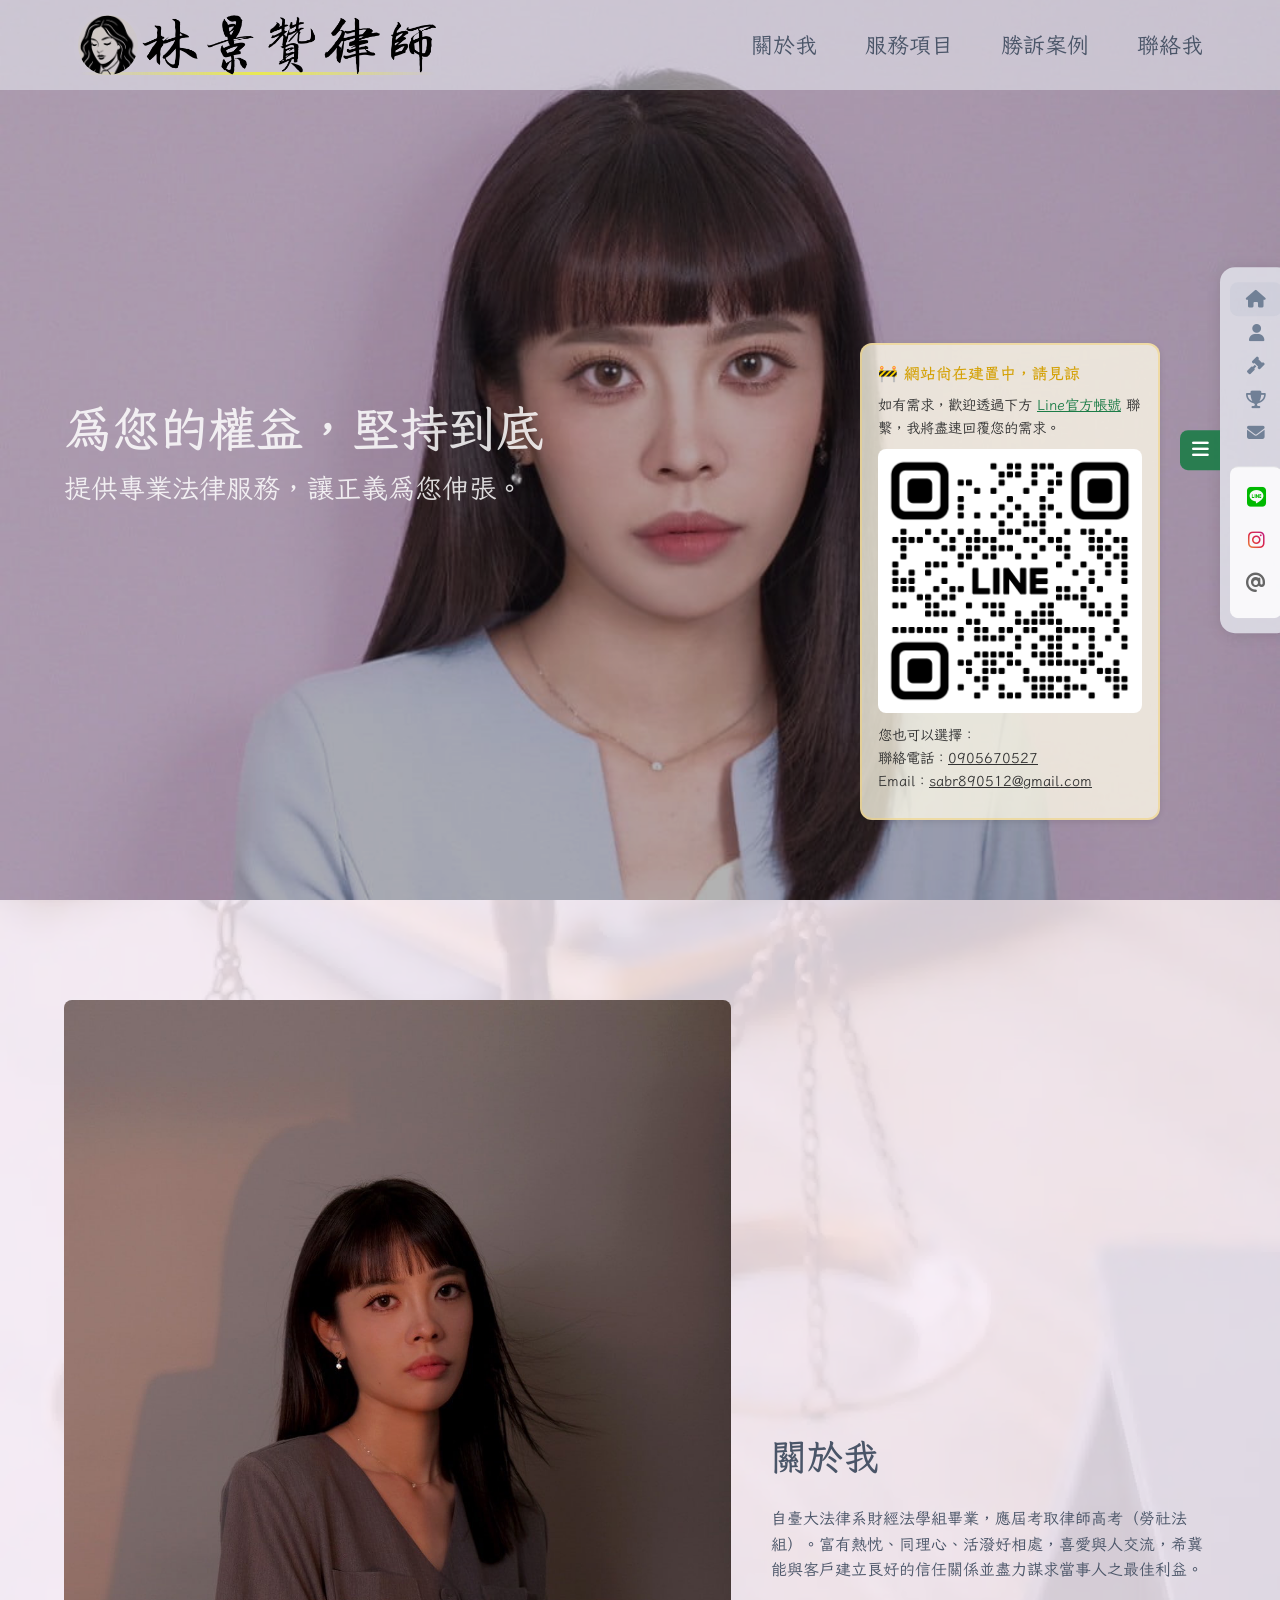
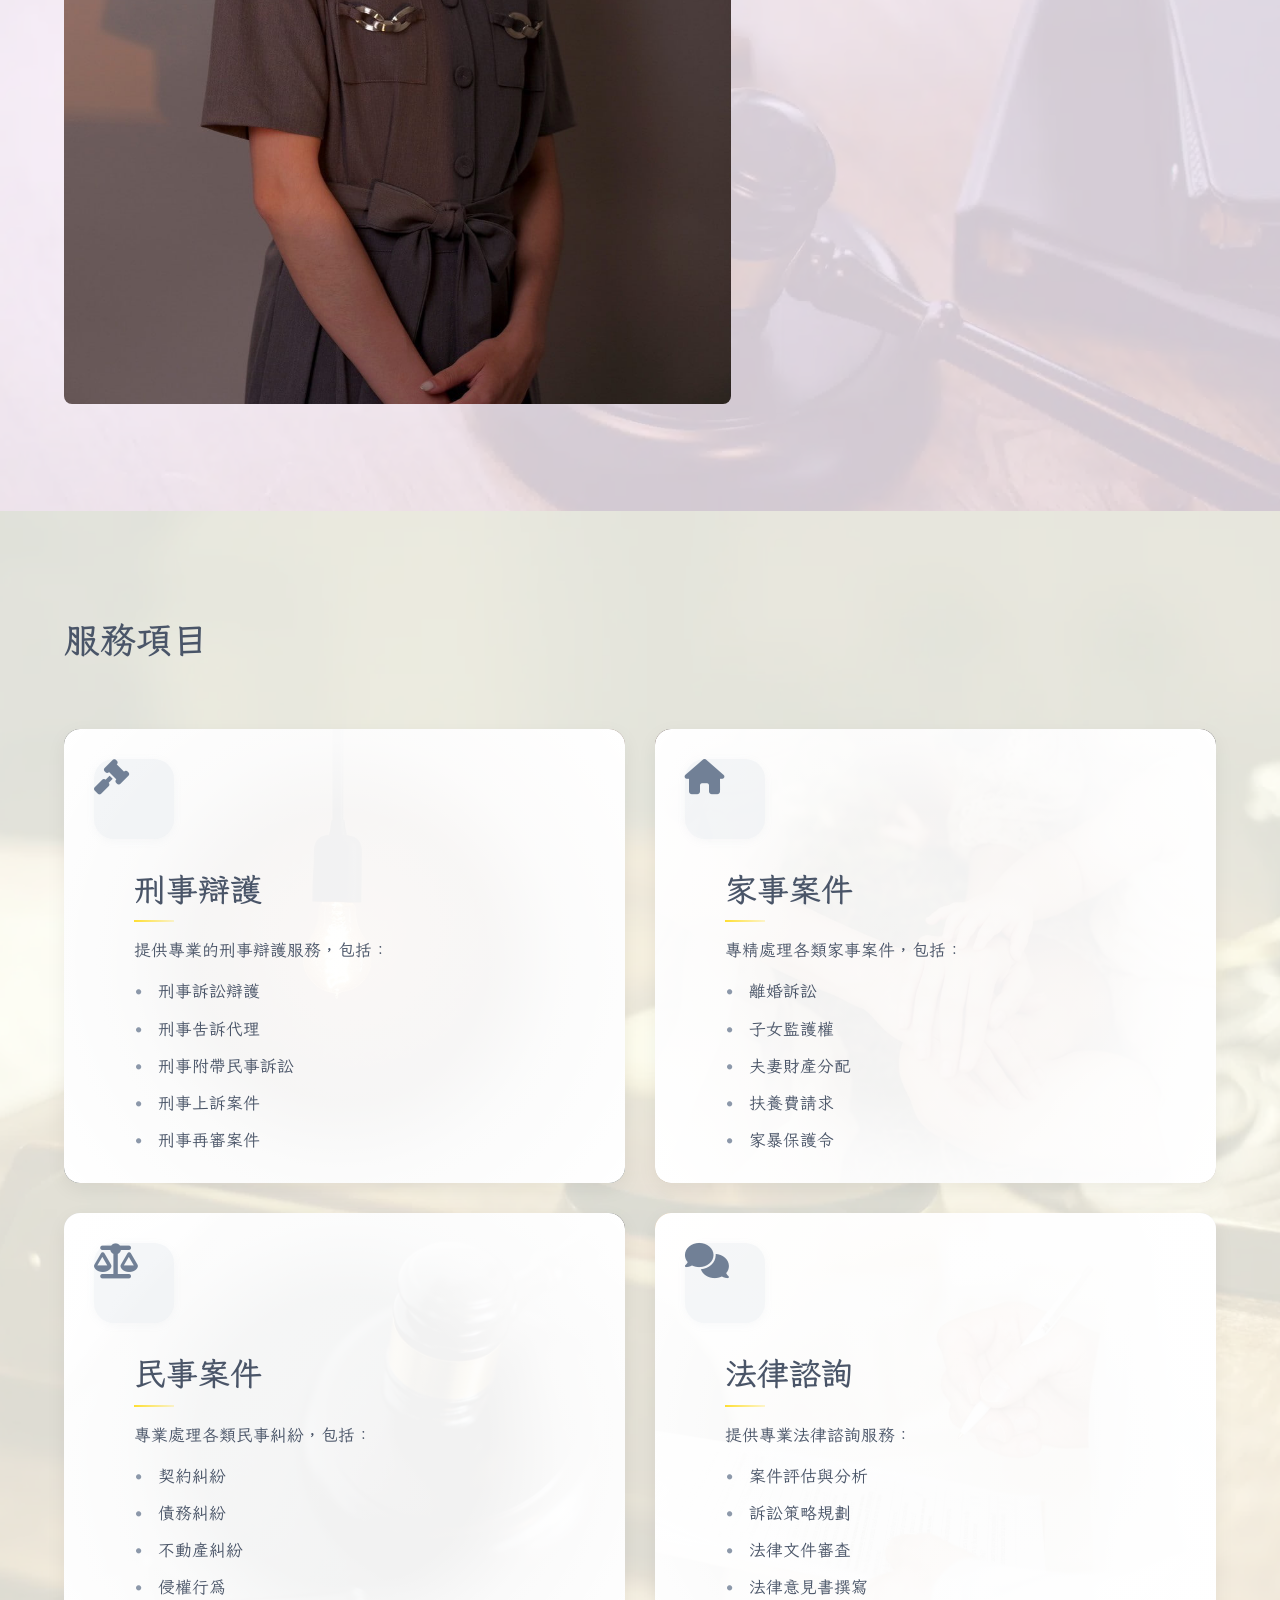
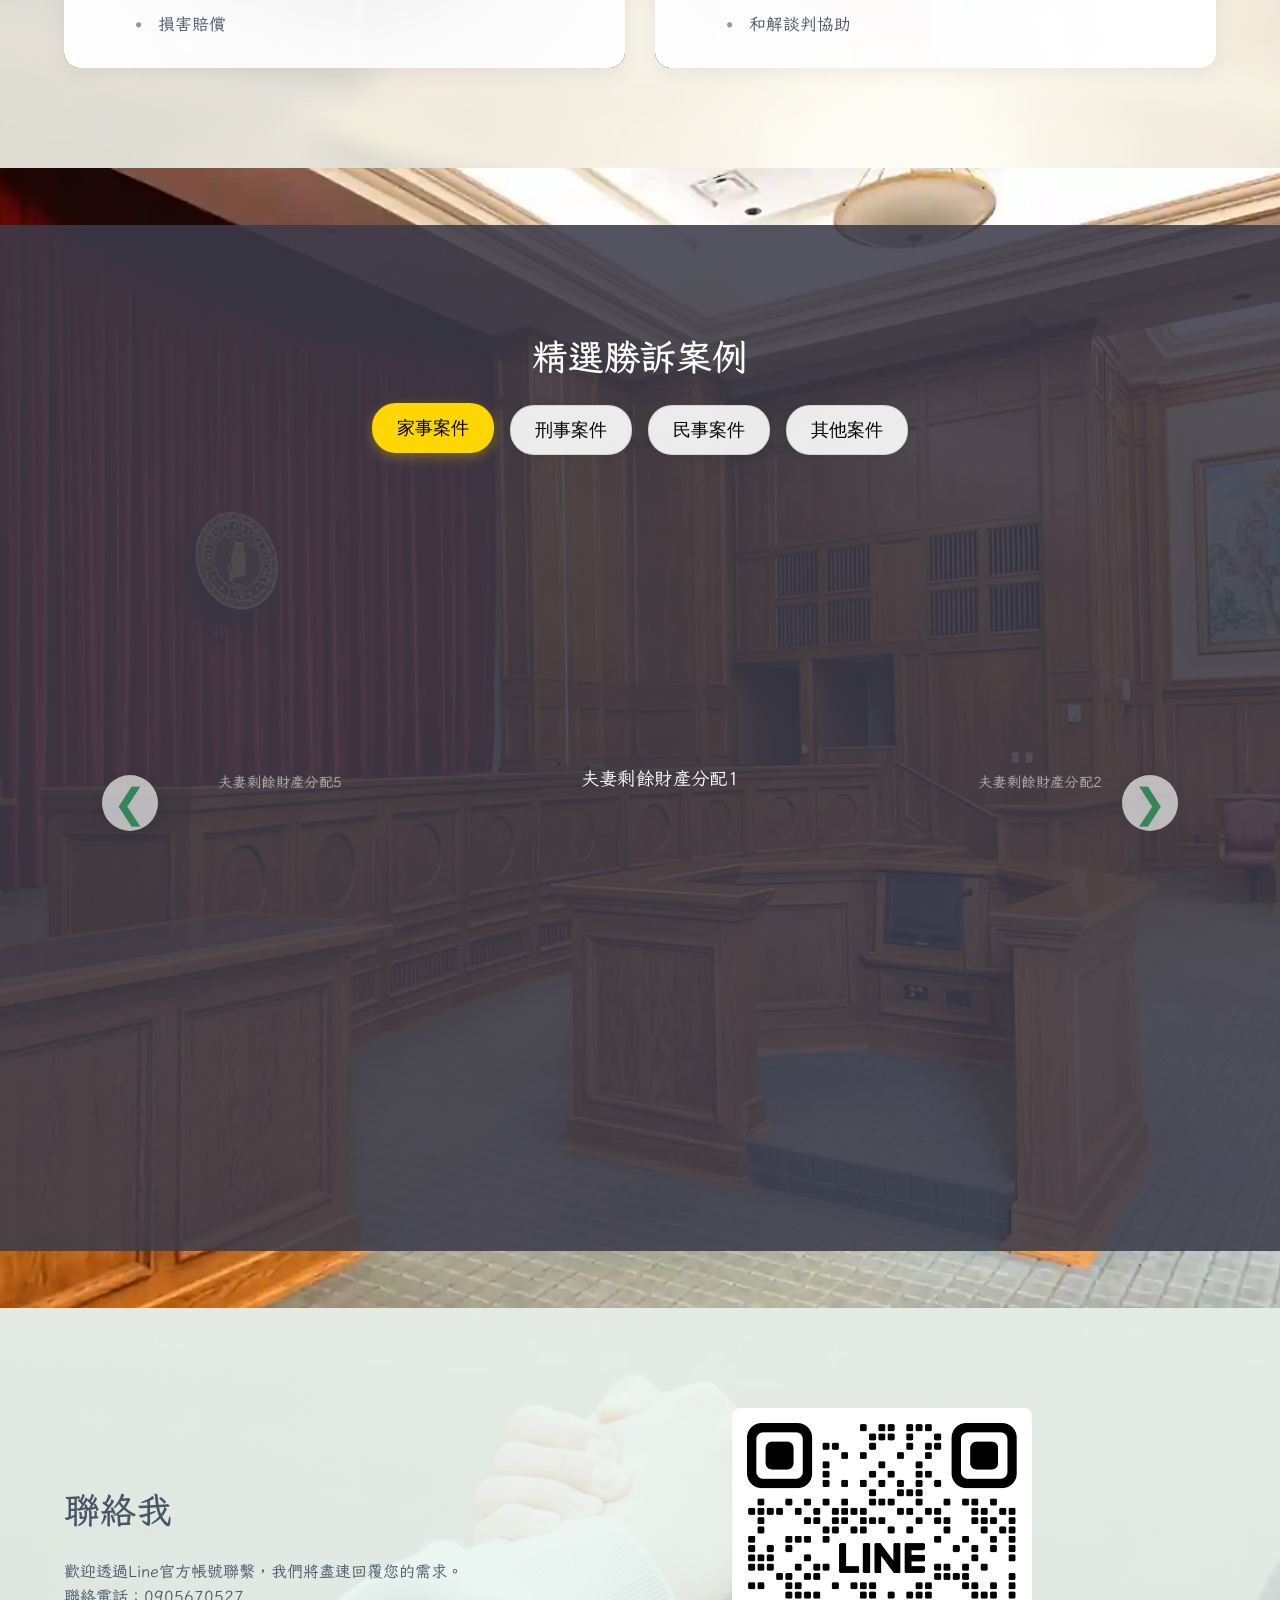
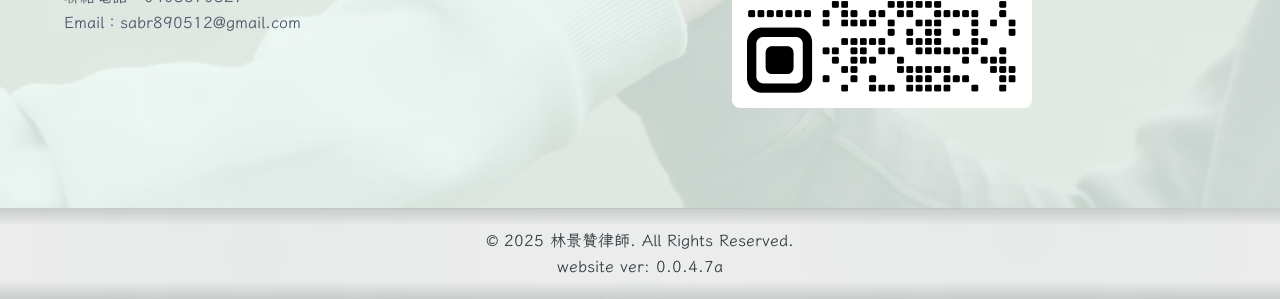
==== commit 4ebf0c74: "v0.0.4.7a，先再兩側複製一個案例，當點擊跳轉到複製的假案例後，再無動畫的切換到正確案例上" ====
--- a/index.html
+++ b/index.html
@@ -504,7 +504,7 @@
 
 <footer class="footer" role="contentinfo">
     <p>© 2025 林景贊律師. All Rights Reserved.</p>
-    <p>website ver: 0.0.4.7</p>
+    <p>website ver: 0.0.4.7a</p>
 </footer>
 
 <!-- 燈箱 -->
--- a/css/style.css
+++ b/css/style.css
@@ -573,12 +573,6 @@
 .carousel-item img:hover {
     transform: scale(1.05);
     box-shadow: 0 6px 18px rgba(0, 0, 0, 0.15);
-}
-
-.carousel-item.active img {
-    transform: scale(1.1);
-    opacity: 0.95;
-    box-shadow: 0 8px 24px rgba(0, 0, 0, 0.15);
 }
 
 .carousel-btn {
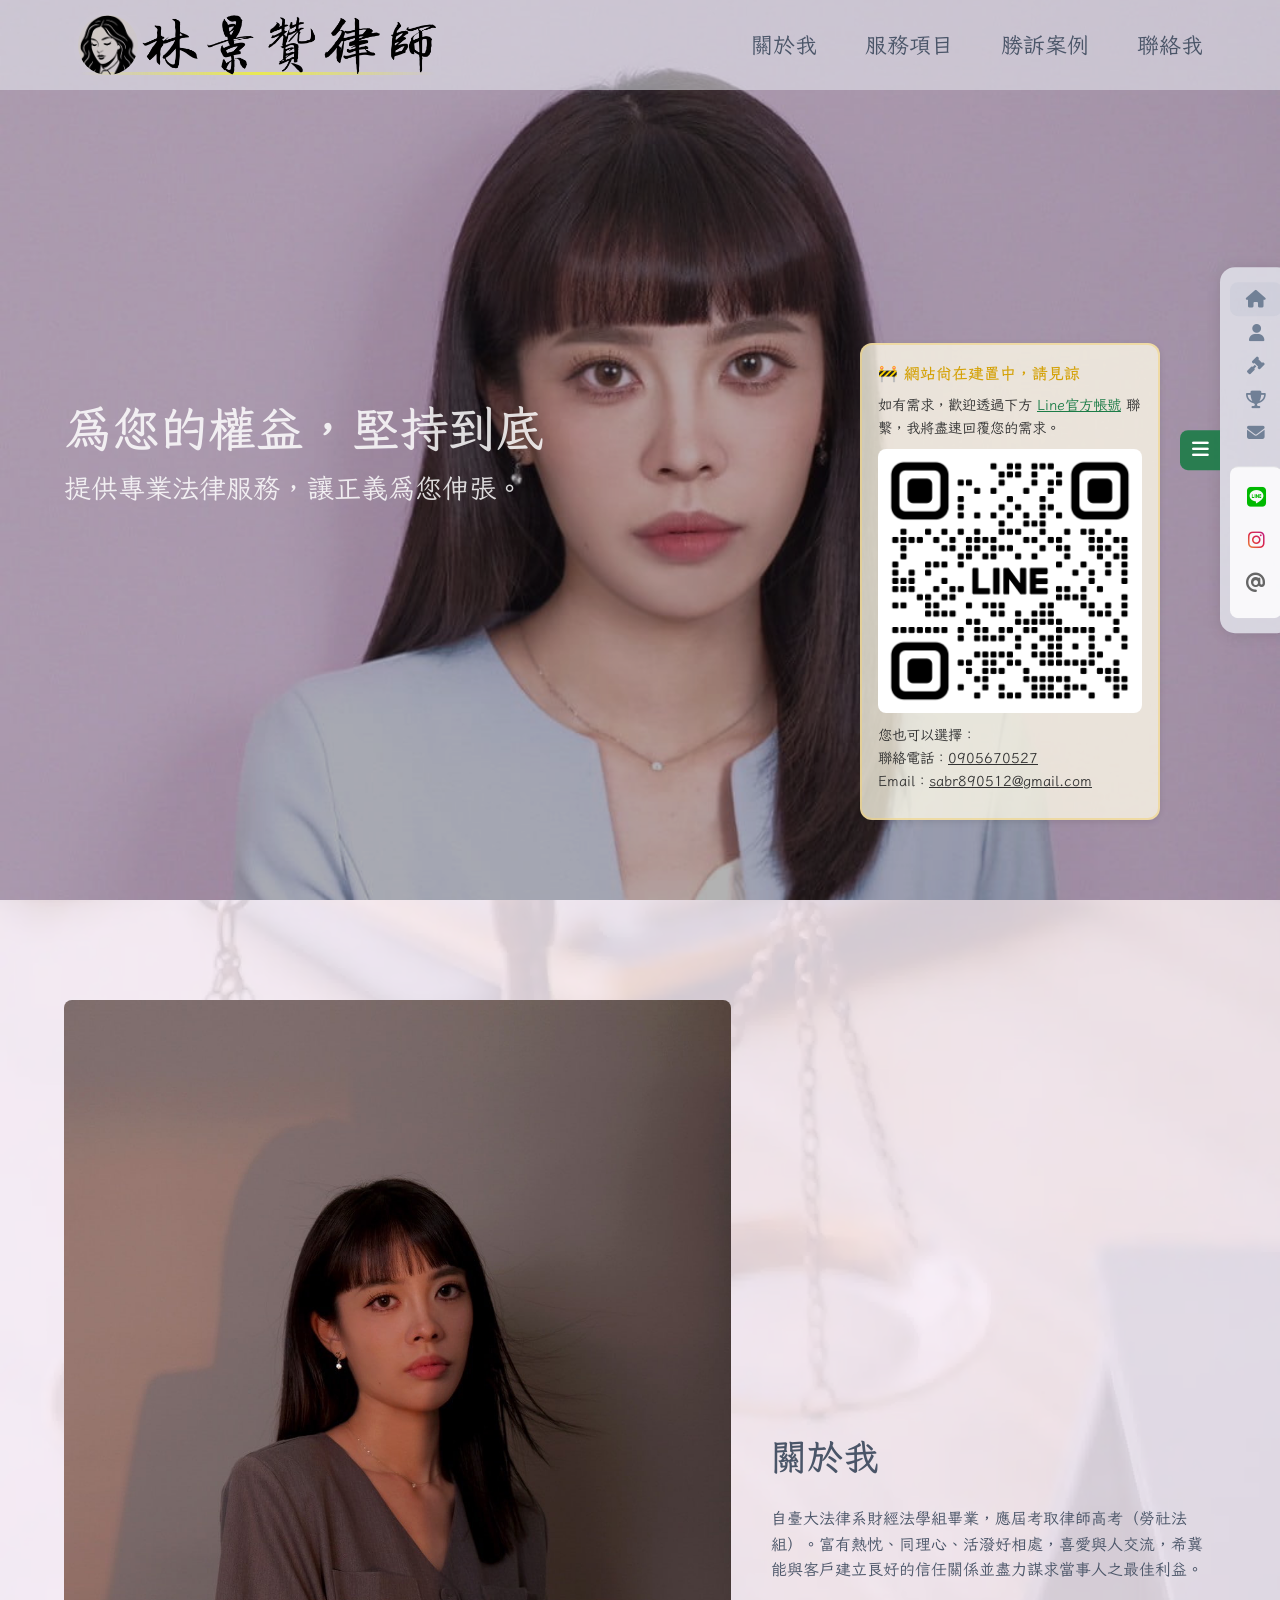
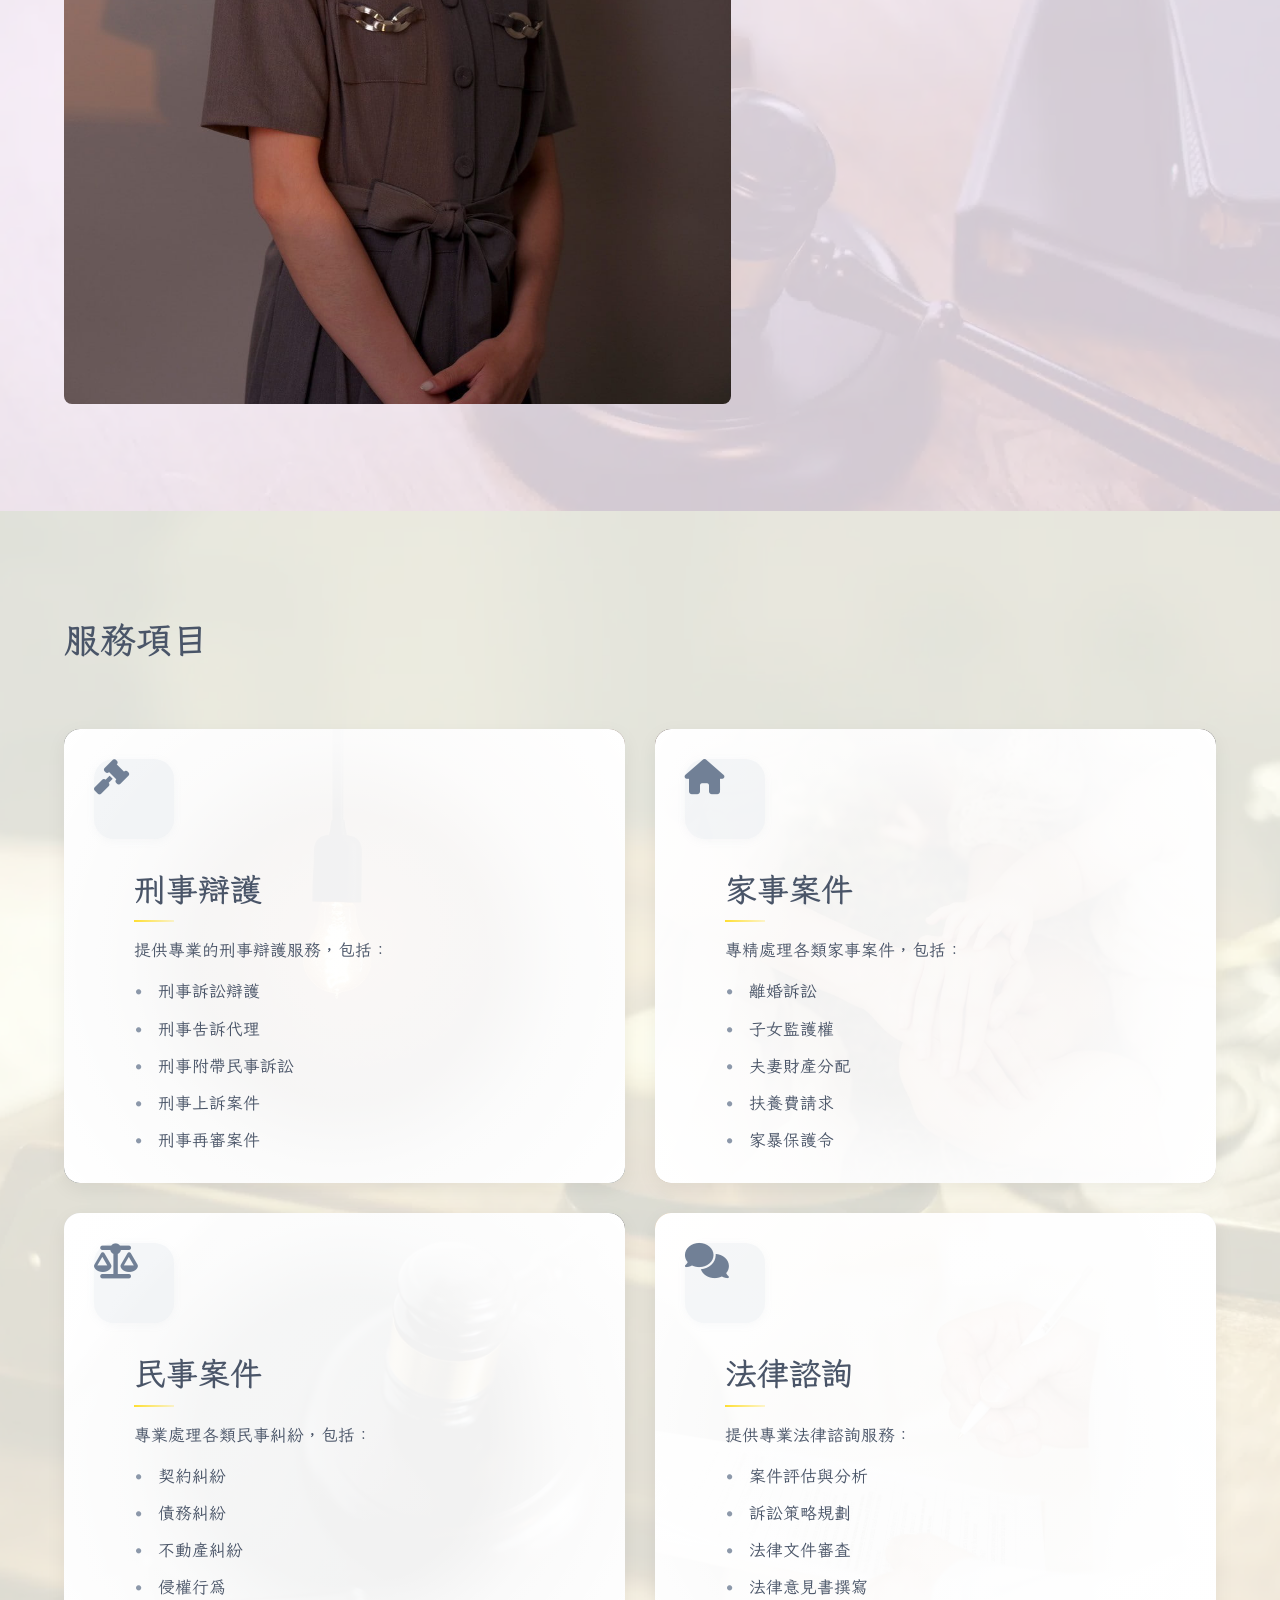
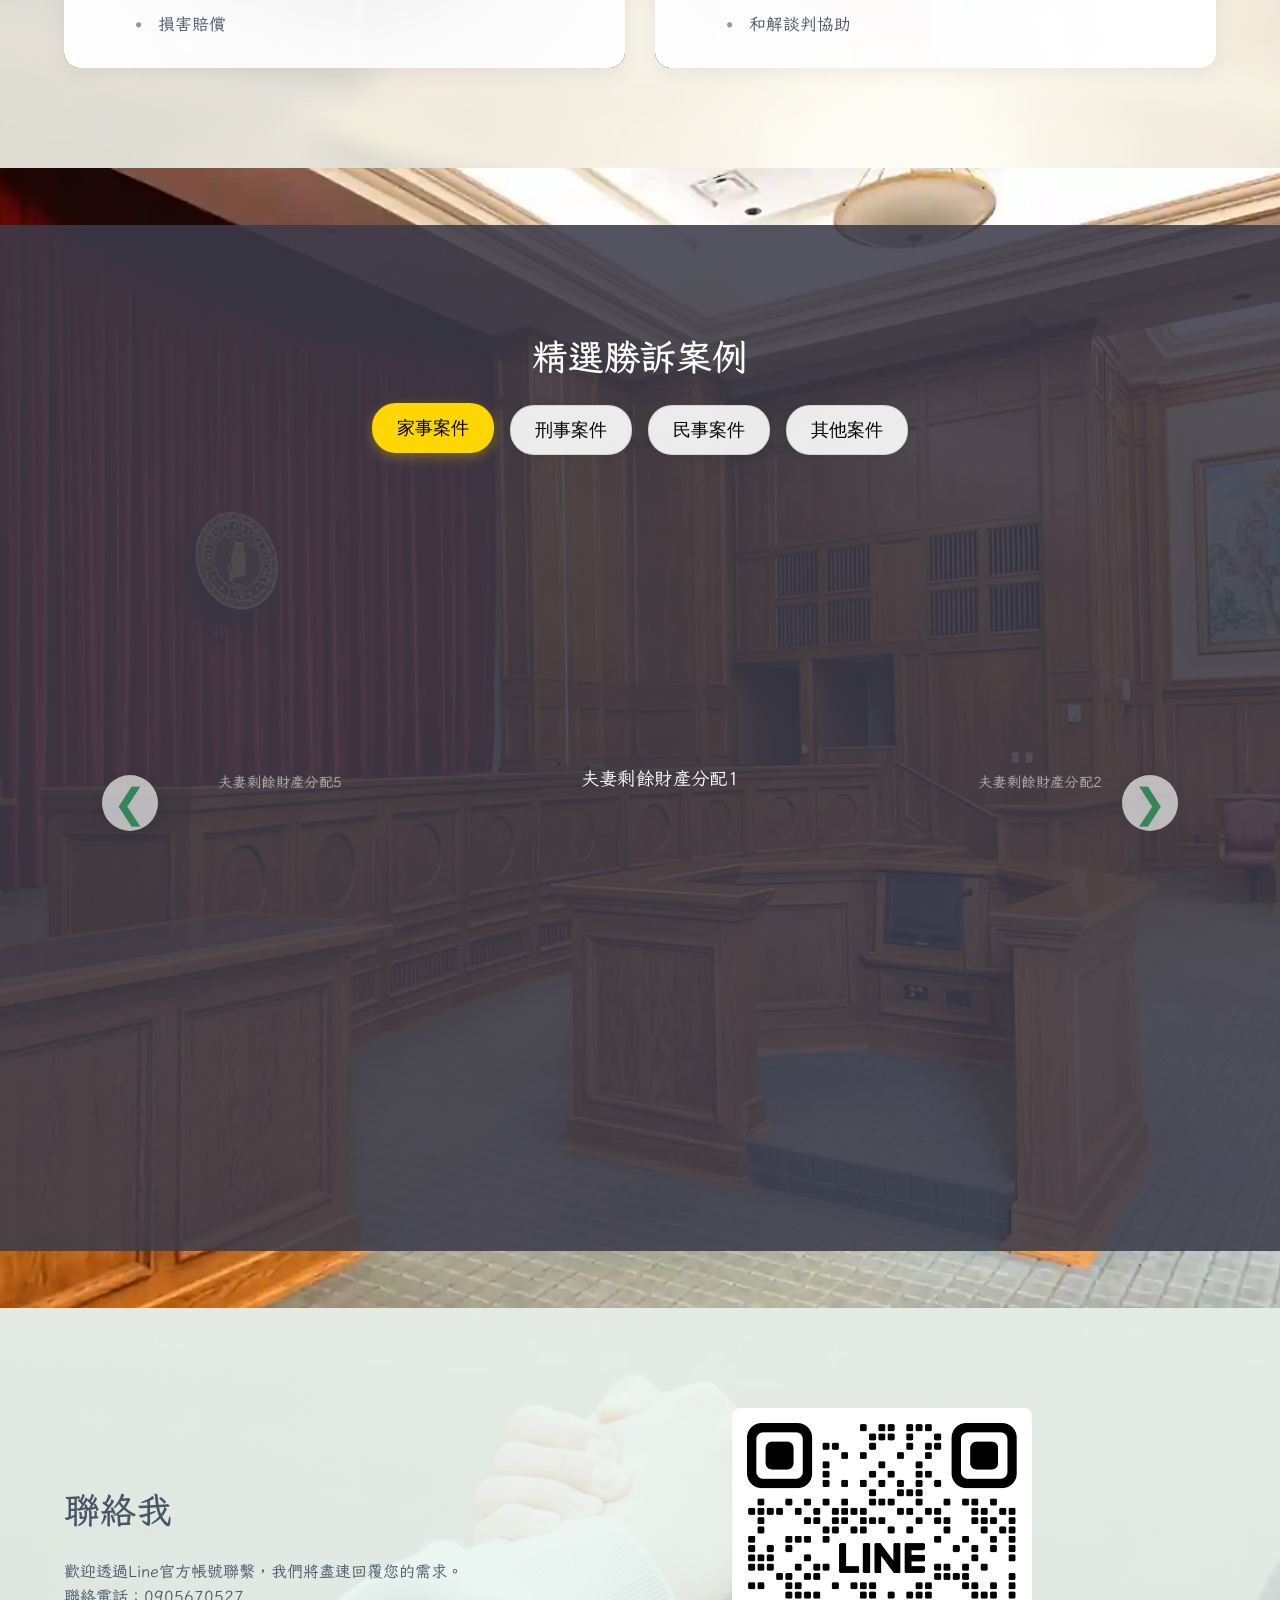
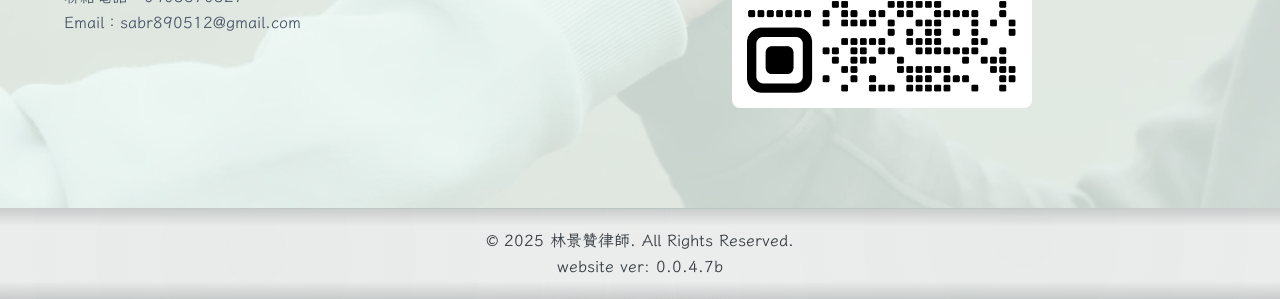
==== commit e26a3f76: "v0.0.4.7b，改為複製兩個案例（目前看起來視覺效果有順利引入）" ====
--- a/index.html
+++ b/index.html
@@ -504,7 +504,7 @@
 
 <footer class="footer" role="contentinfo">
     <p>© 2025 林景贊律師. All Rights Reserved.</p>
-    <p>website ver: 0.0.4.7a</p>
+    <p>website ver: 0.0.4.7b</p>
 </footer>
 
 <!-- 燈箱 -->
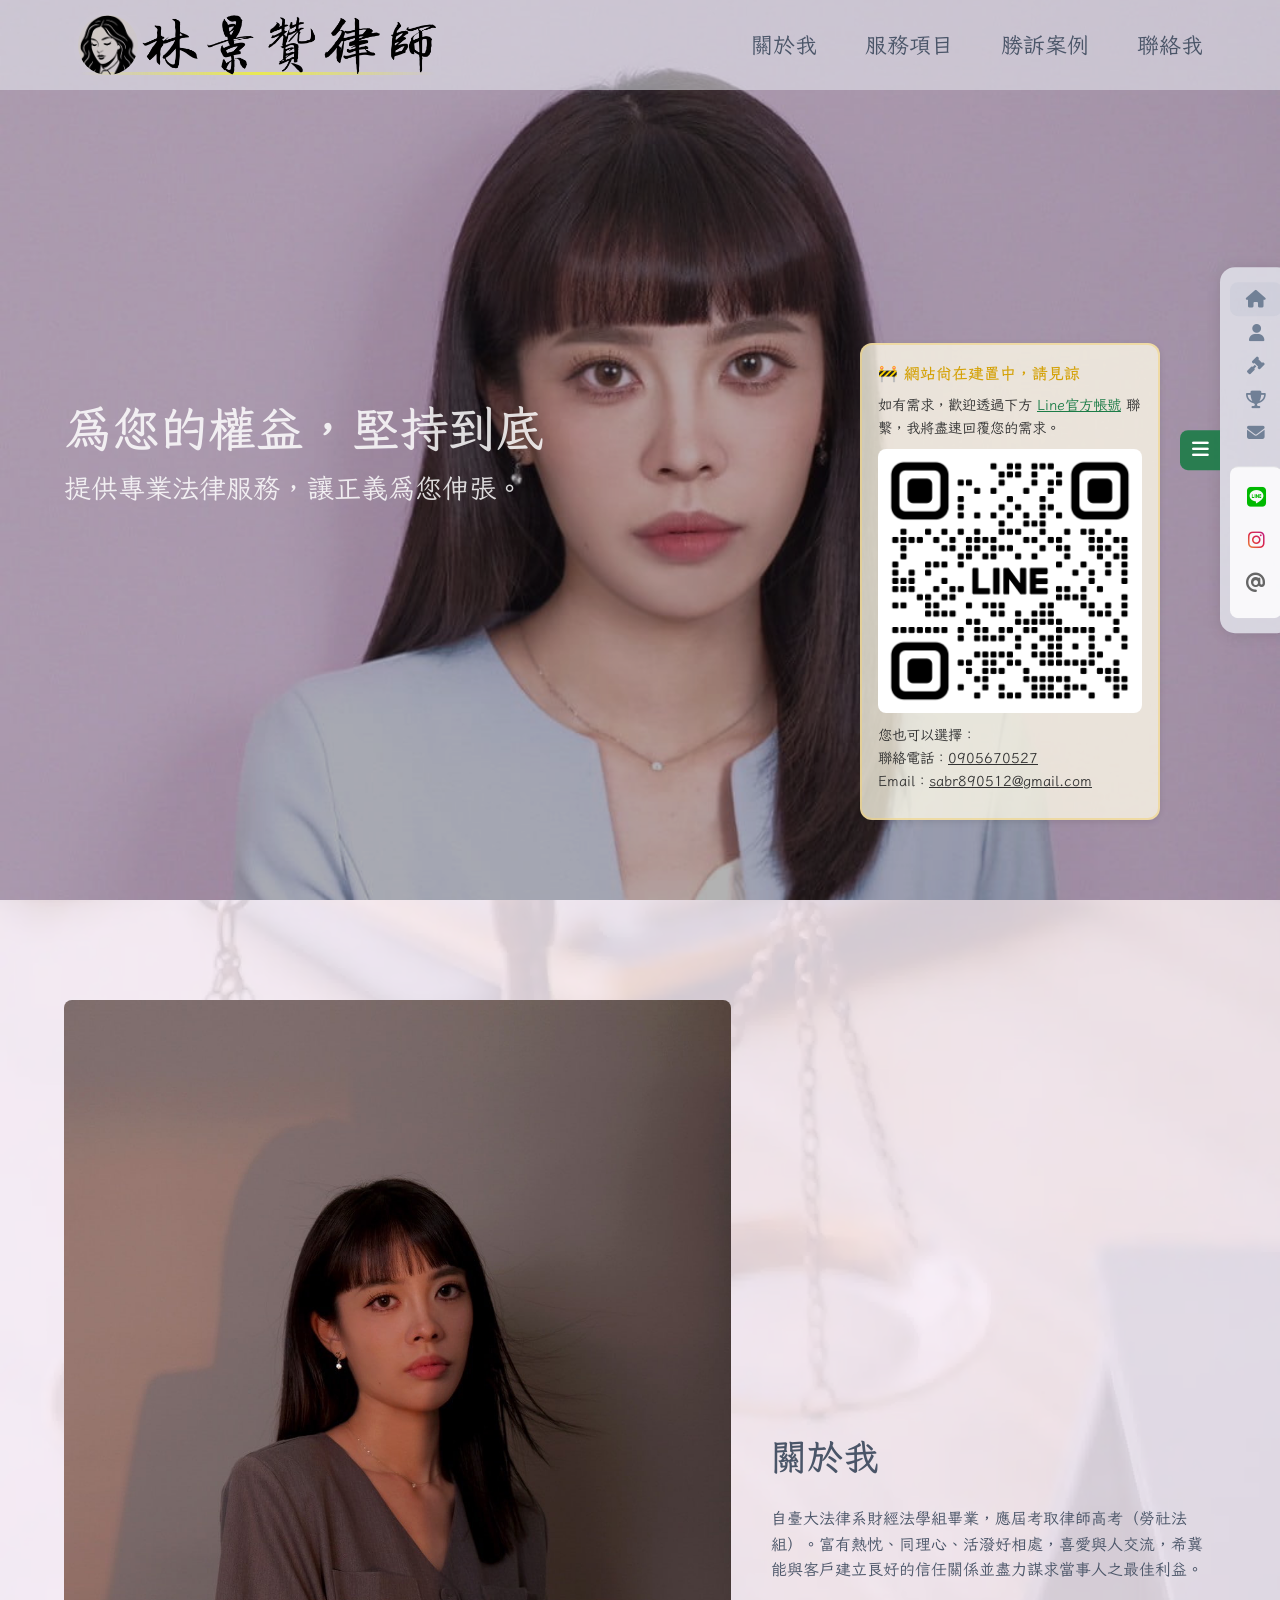
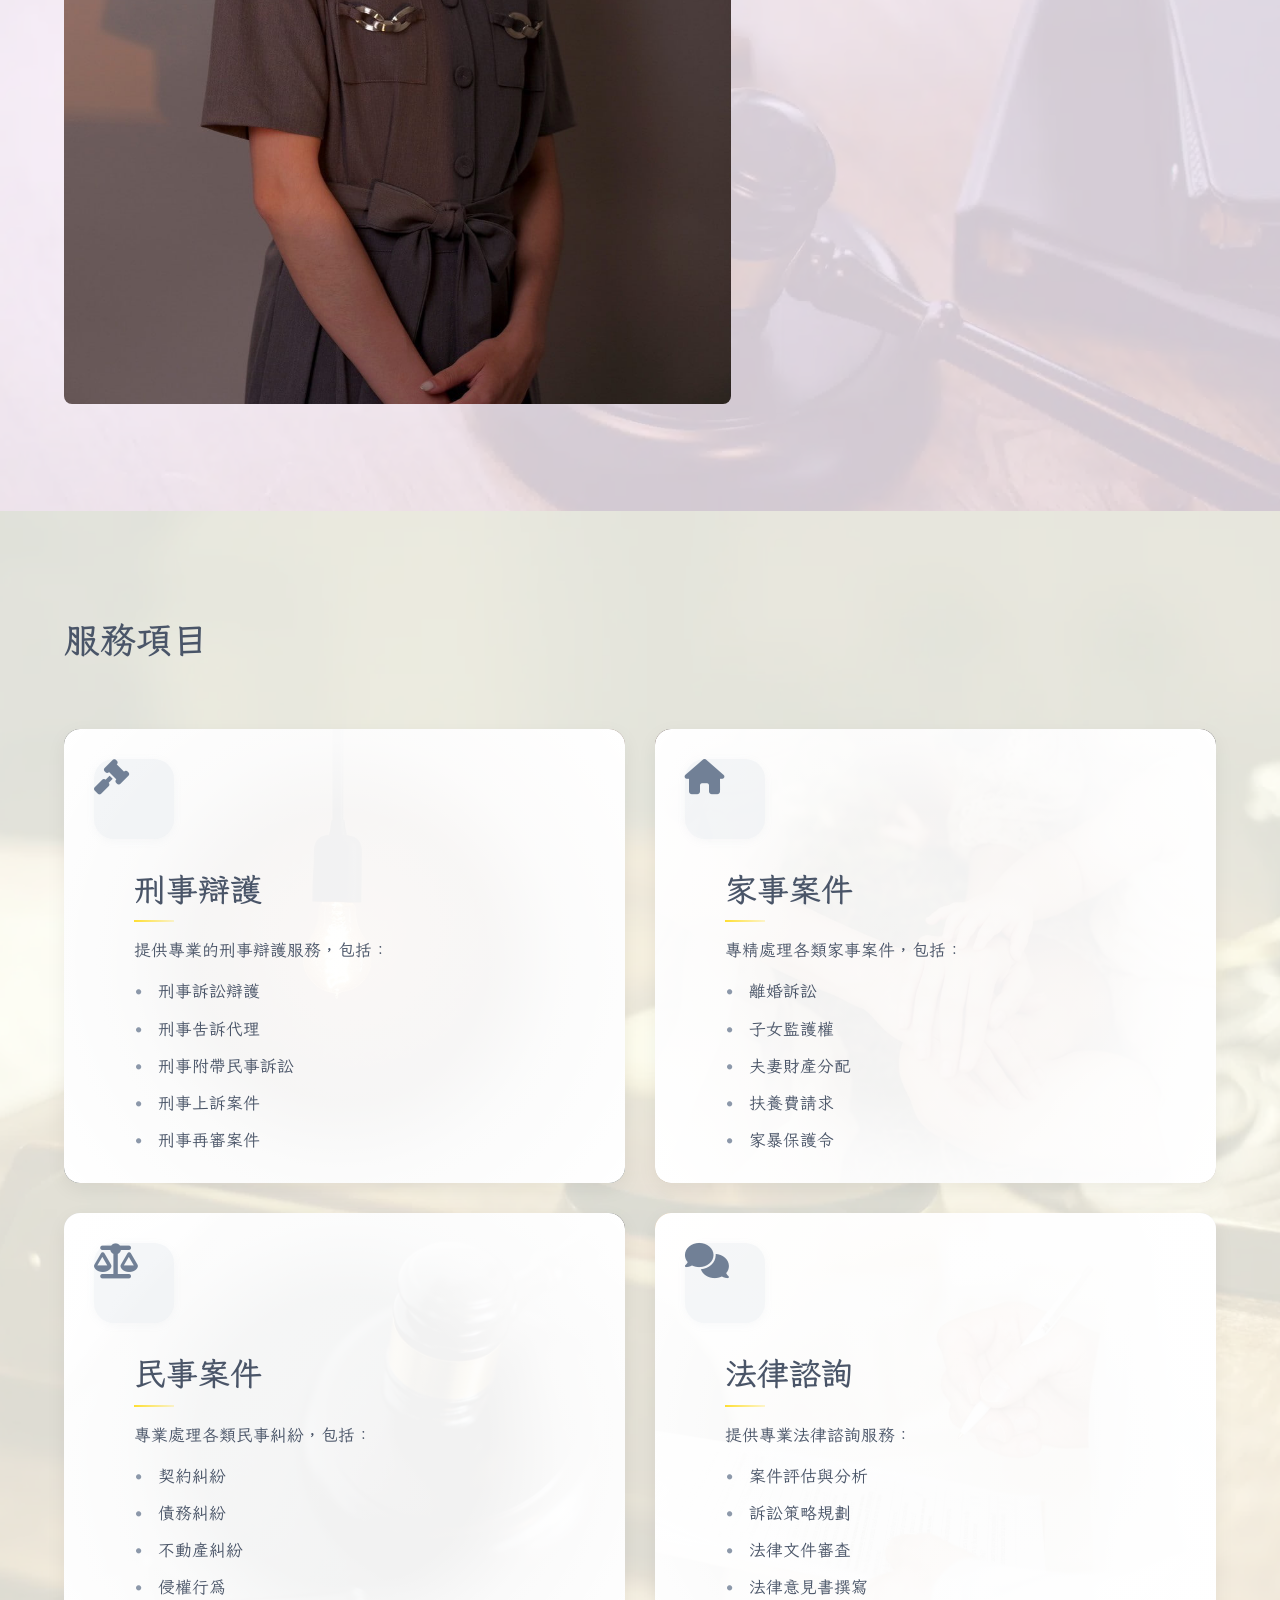
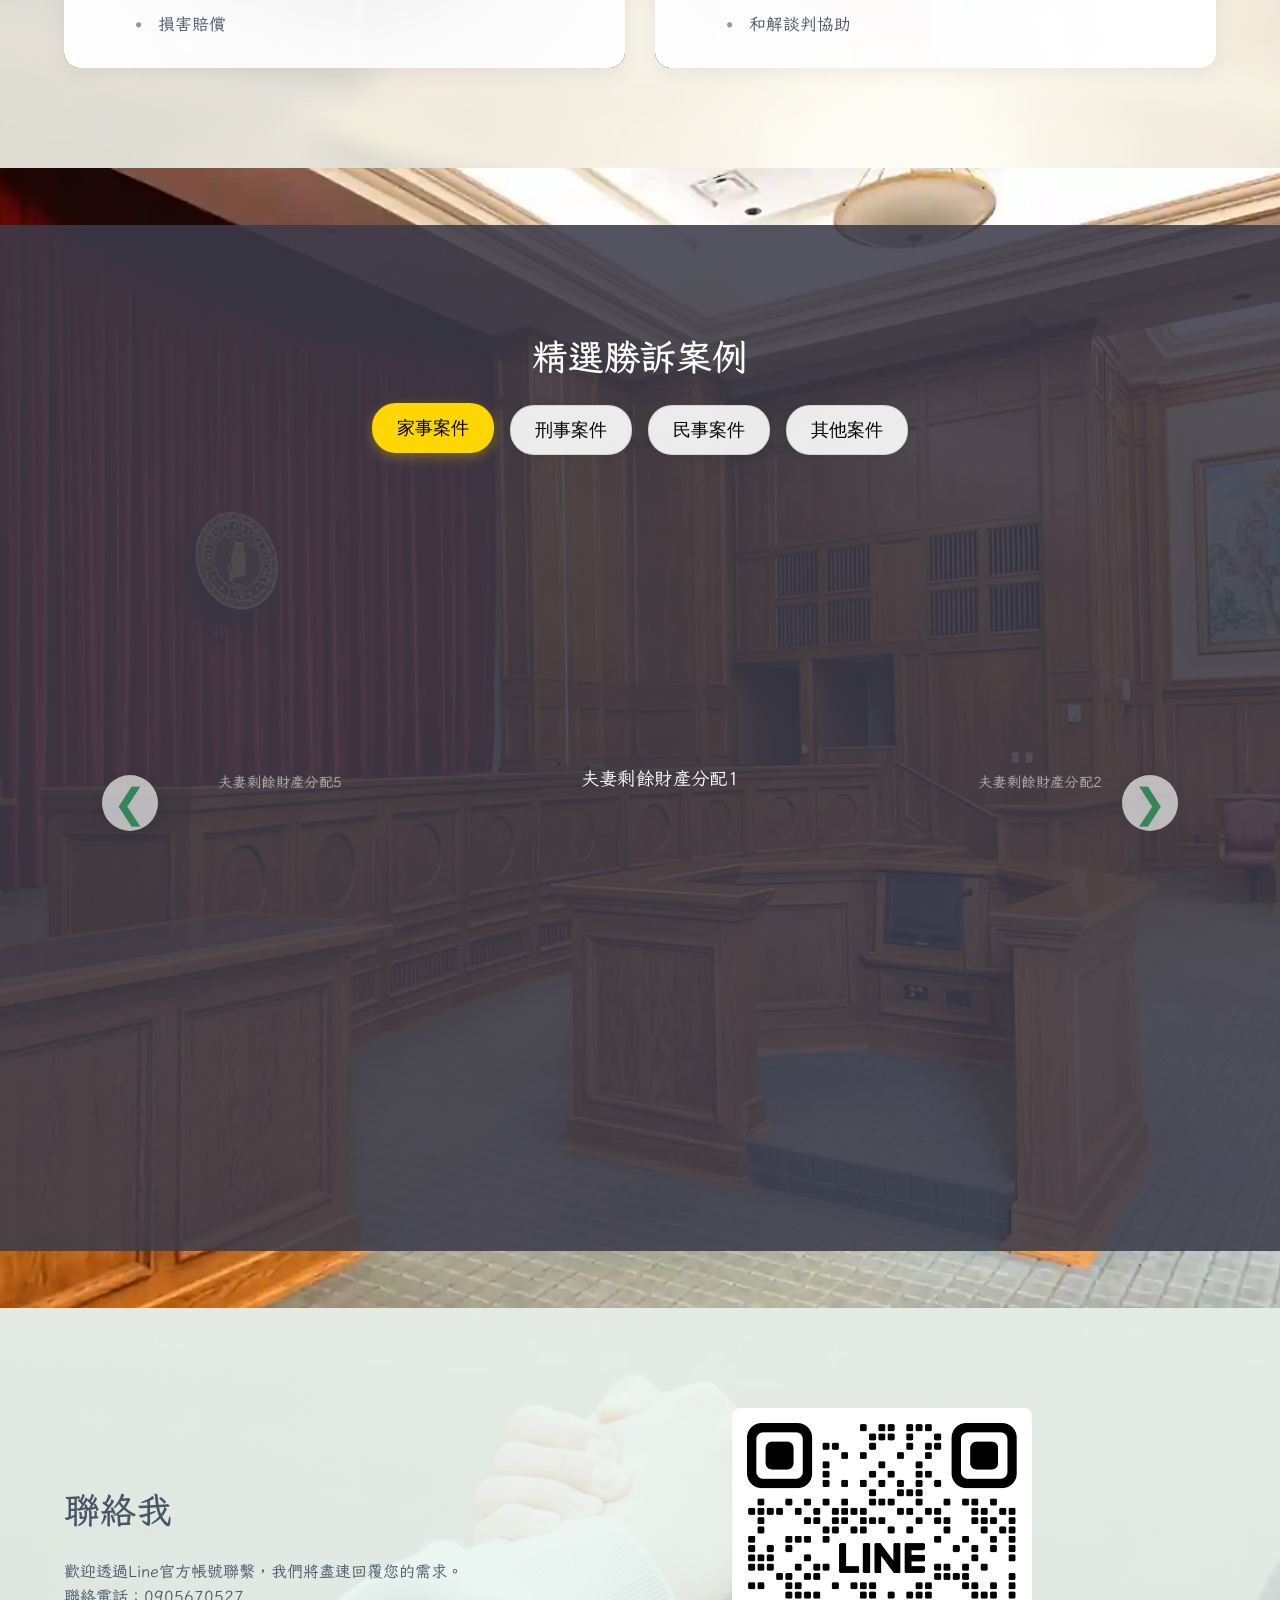
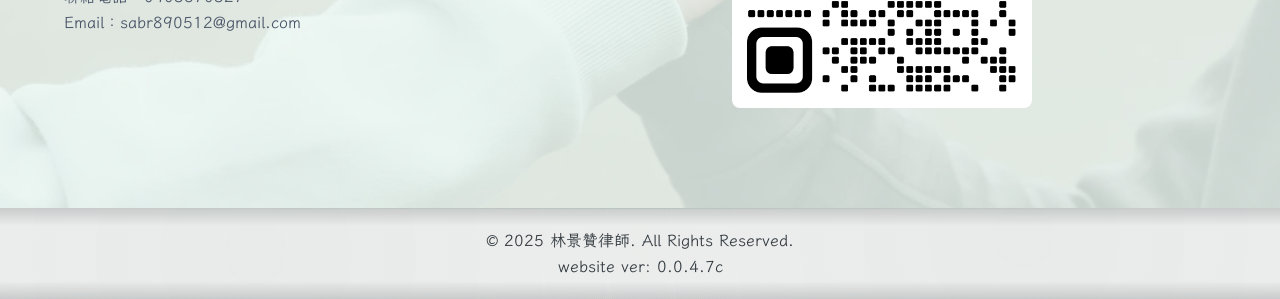
==== commit b99bef67: "v0.0.4.7c，修改滑軌無動畫及動畫跳準順序暫存版" ====
--- a/index.html
+++ b/index.html
@@ -504,7 +504,7 @@
 
 <footer class="footer" role="contentinfo">
     <p>© 2025 林景贊律師. All Rights Reserved.</p>
-    <p>website ver: 0.0.4.7b</p>
+    <p>website ver: 0.0.4.7c</p>
 </footer>
 
 <!-- 燈箱 -->
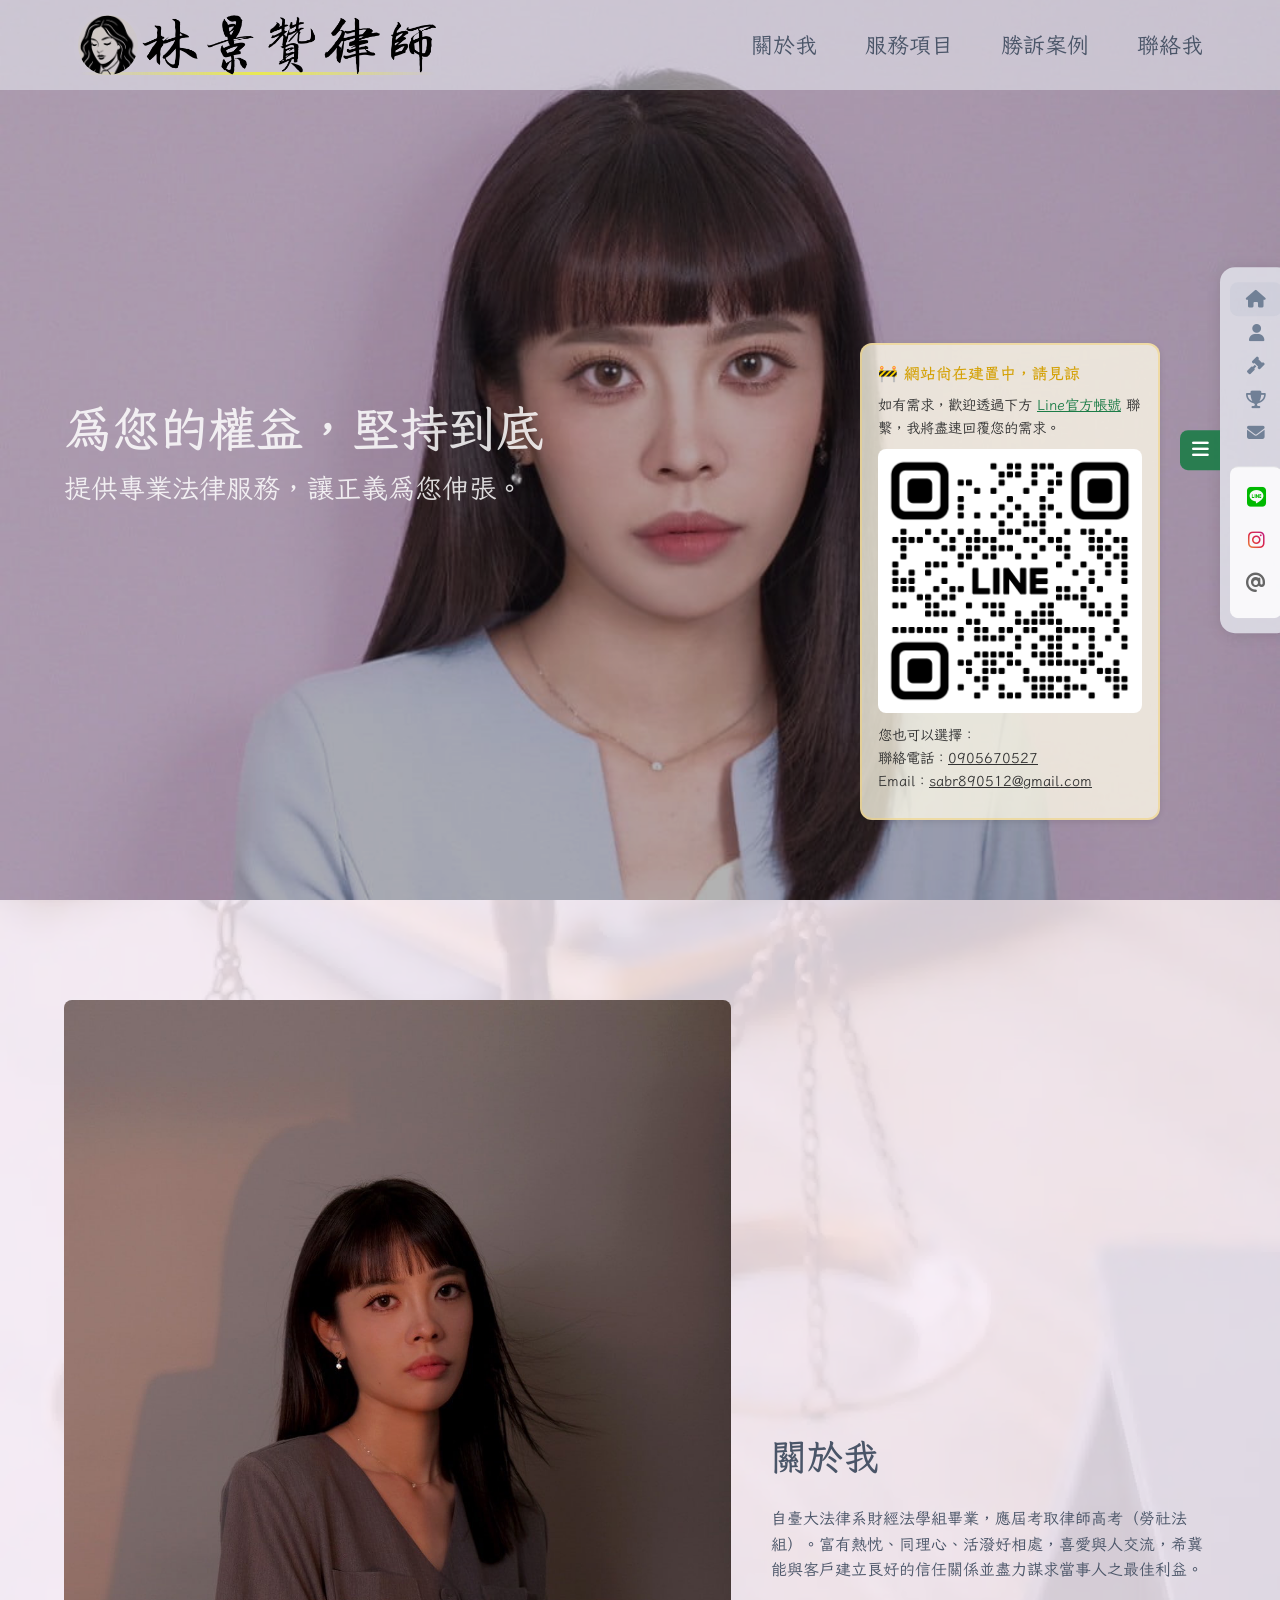
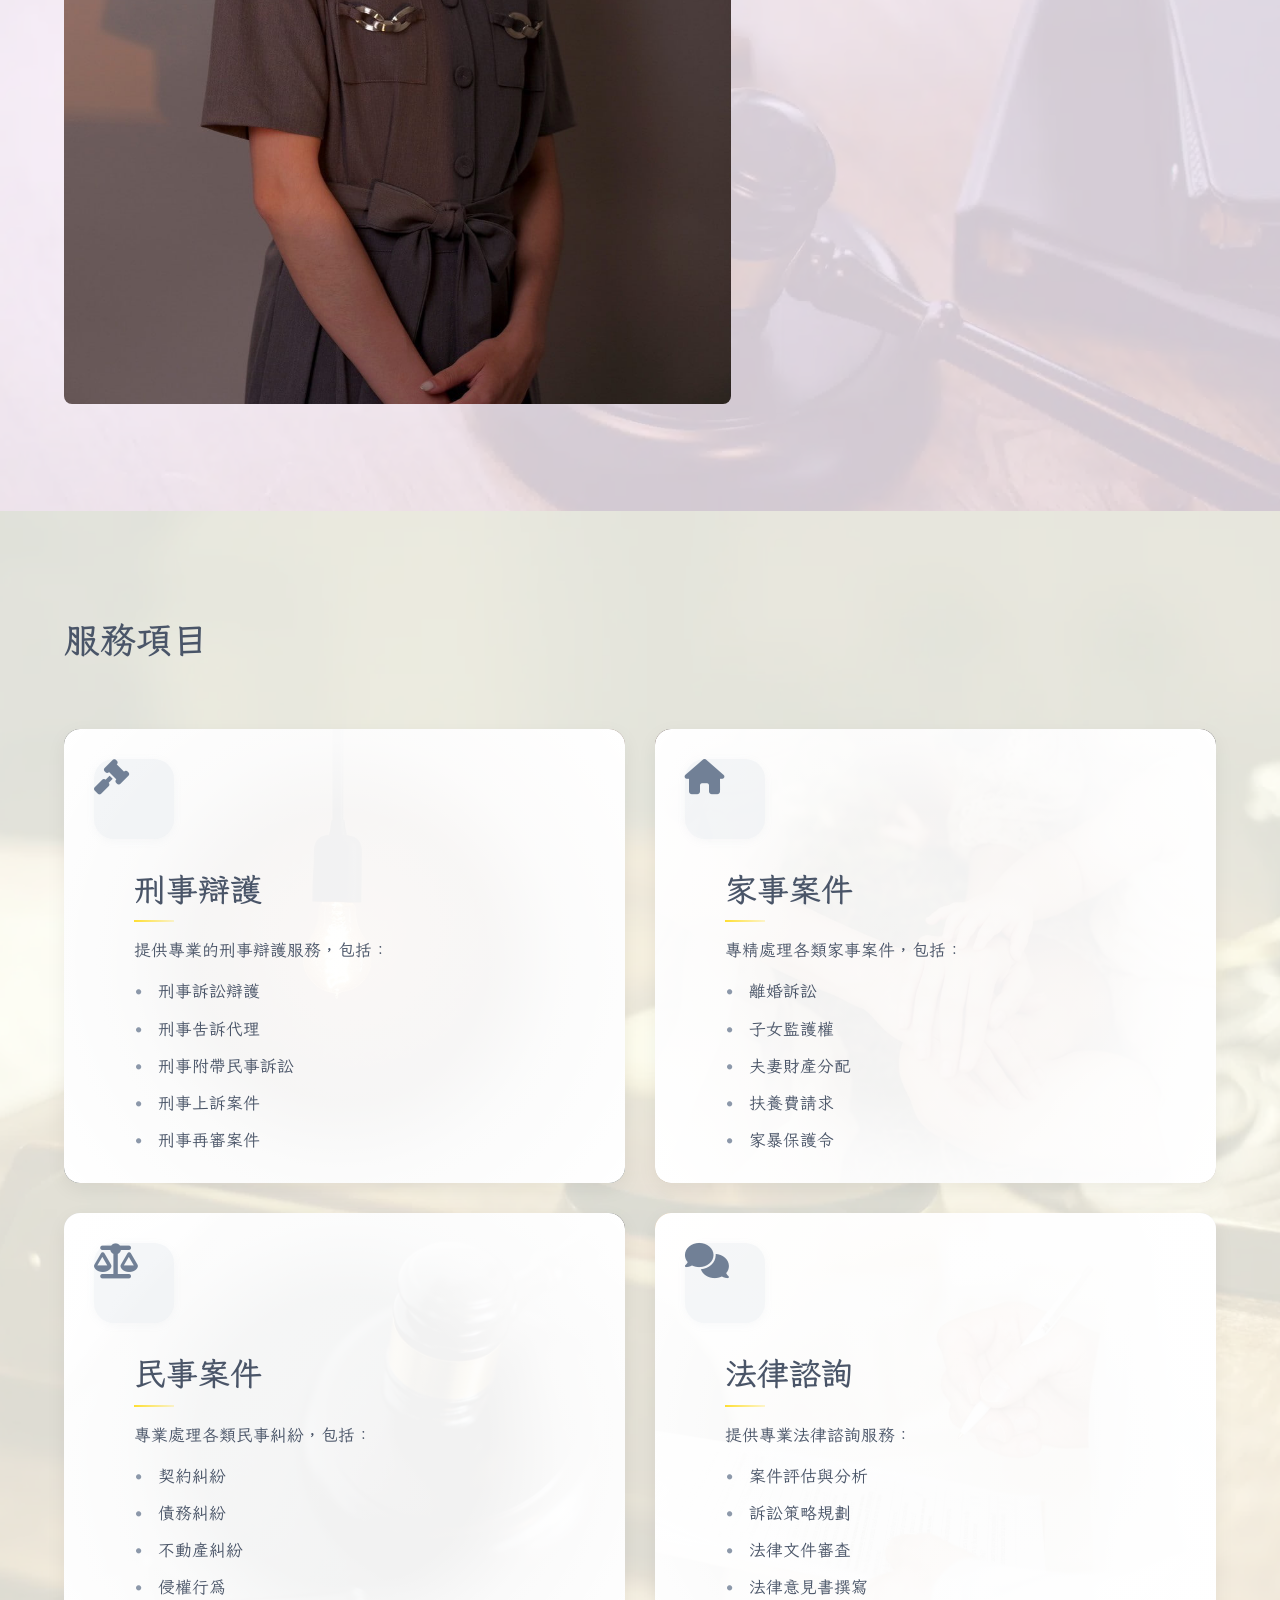
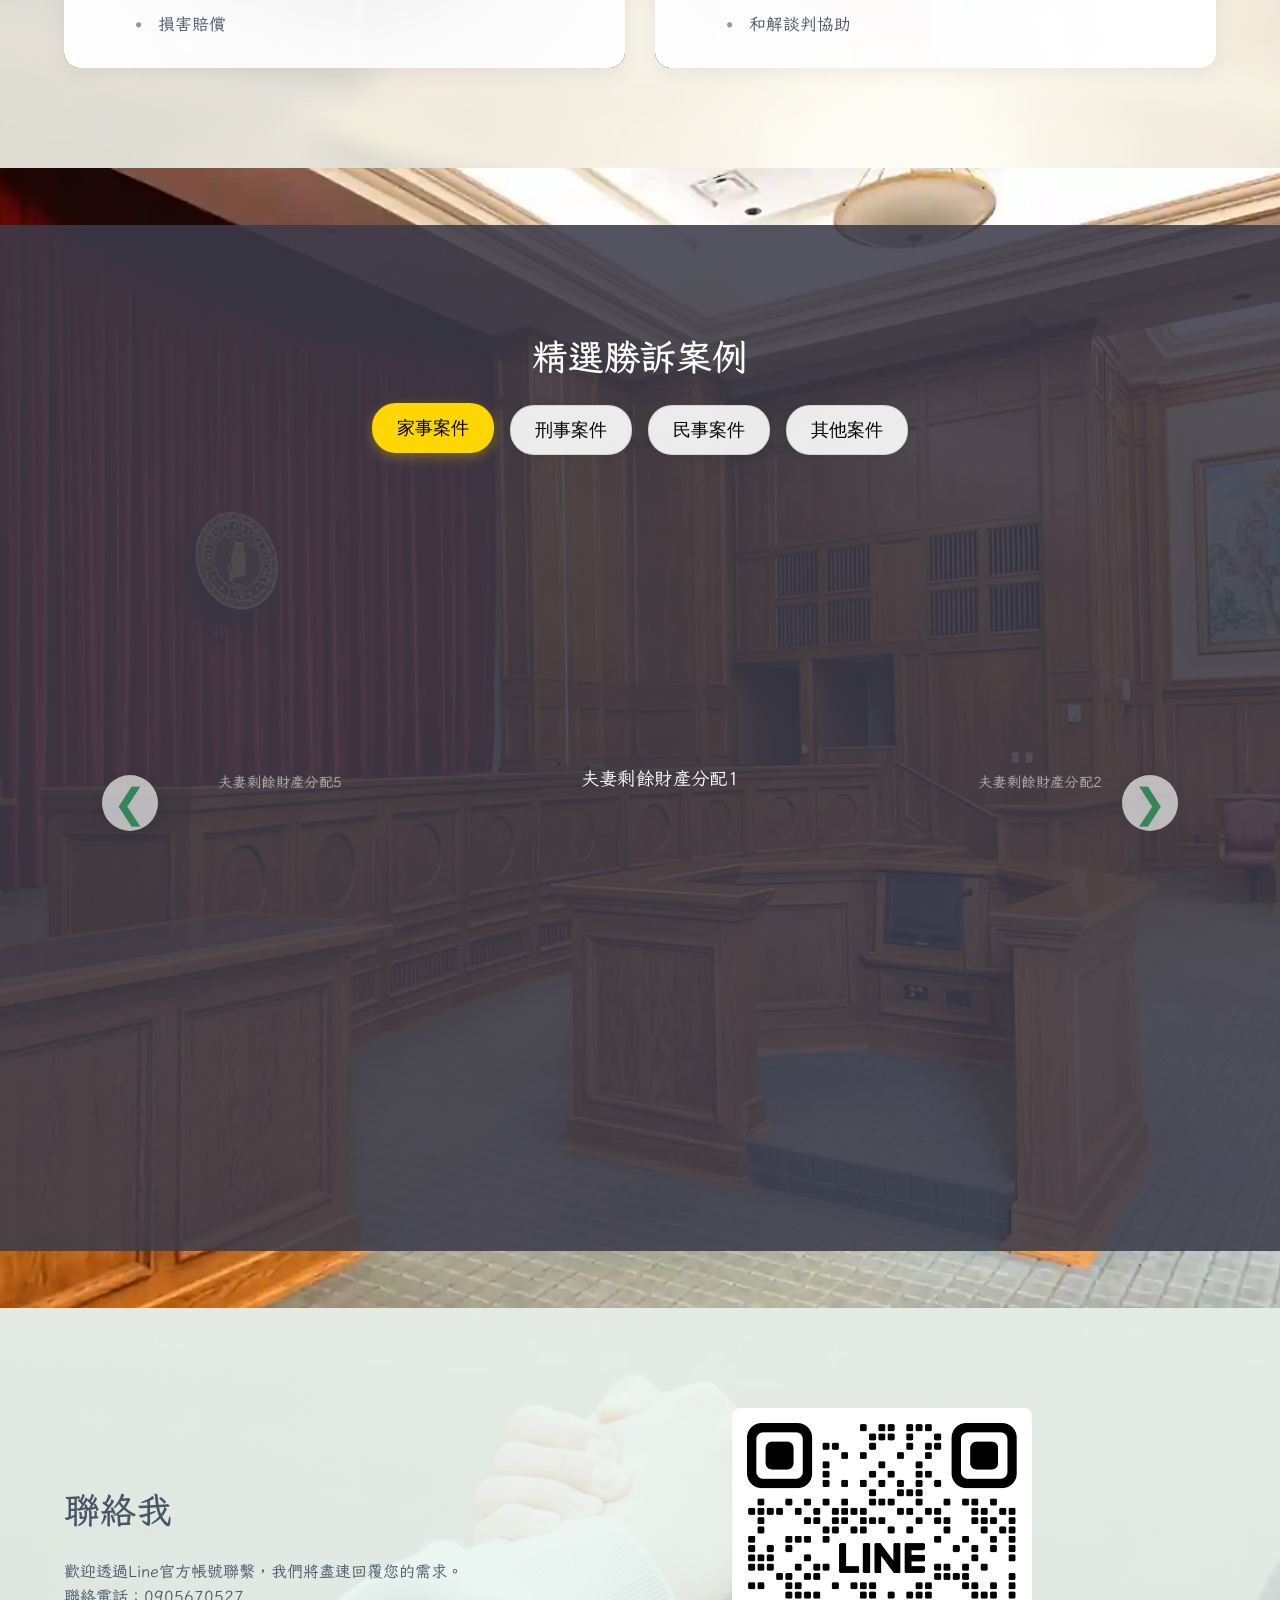
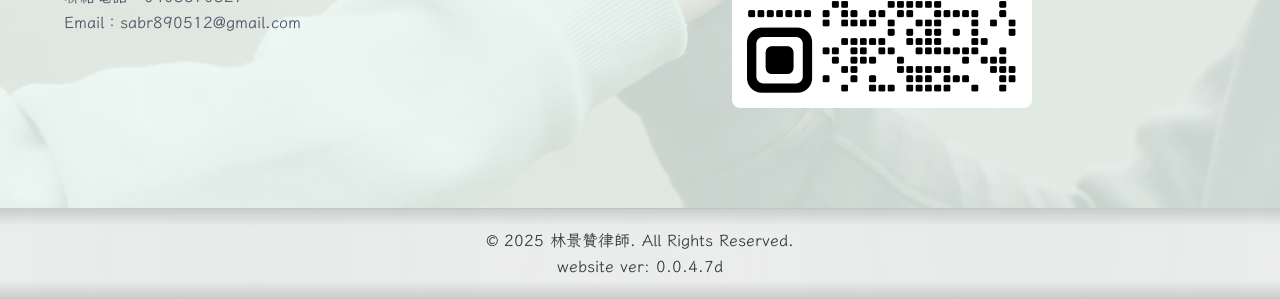
==== commit 81e61679: "v0.0.4.7d，修復燈箱開啟邏輯" ====
--- a/index.html
+++ b/index.html
@@ -504,7 +504,7 @@
 
 <footer class="footer" role="contentinfo">
     <p>© 2025 林景贊律師. All Rights Reserved.</p>
-    <p>website ver: 0.0.4.7c</p>
+    <p>website ver: 0.0.4.7d</p>
 </footer>
 
 <!-- 燈箱 -->
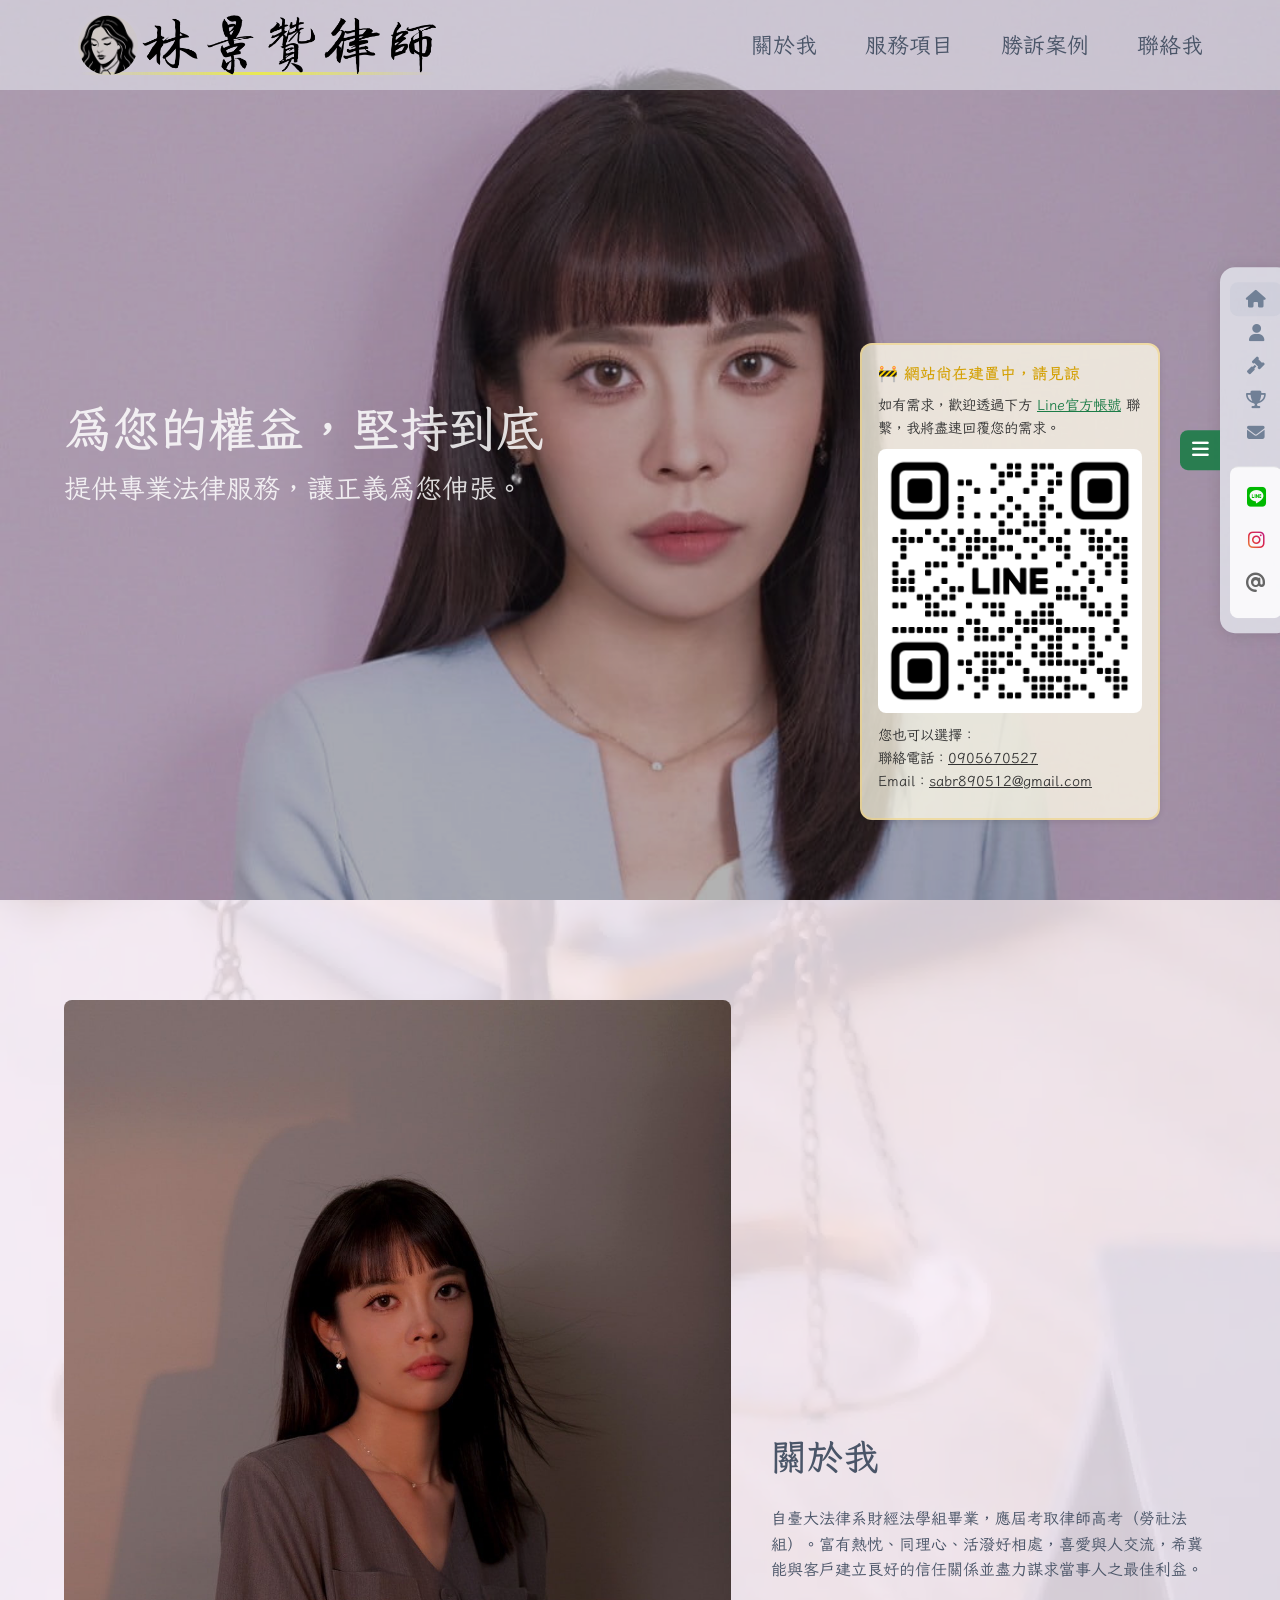
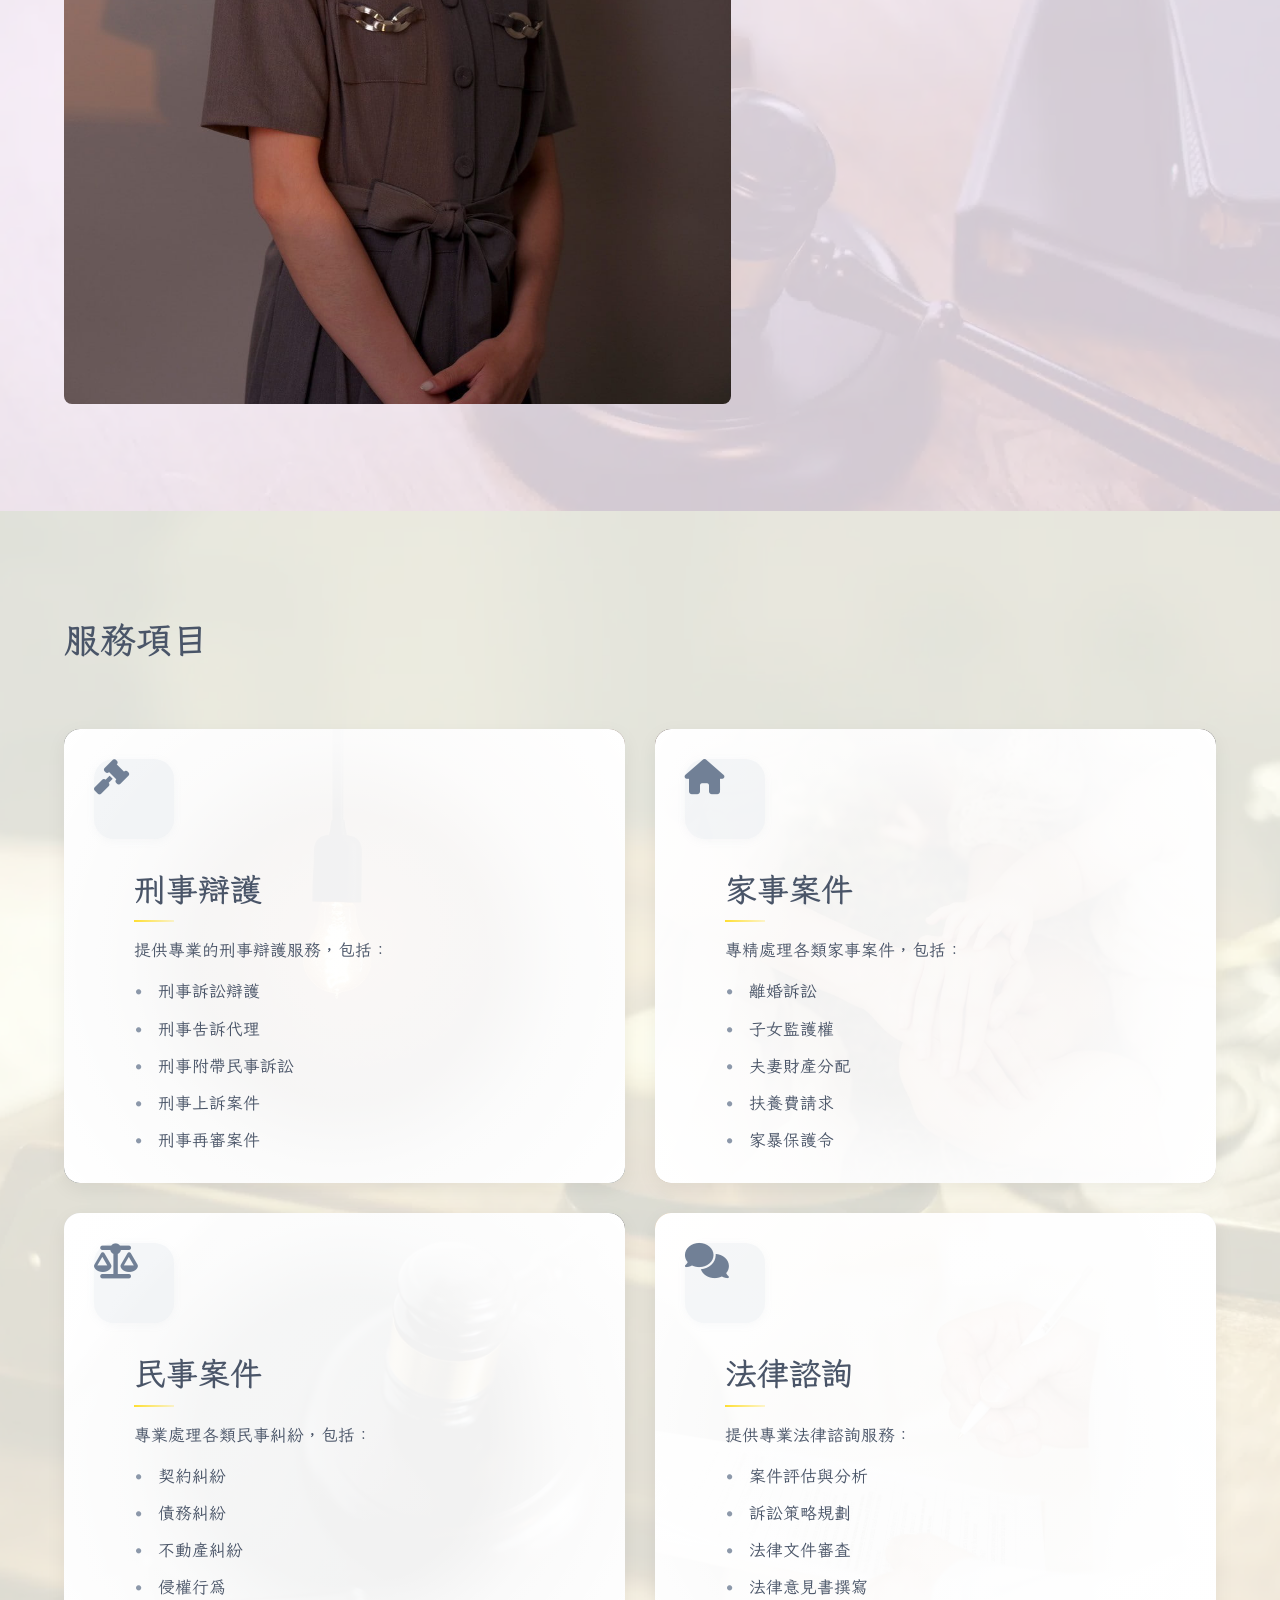
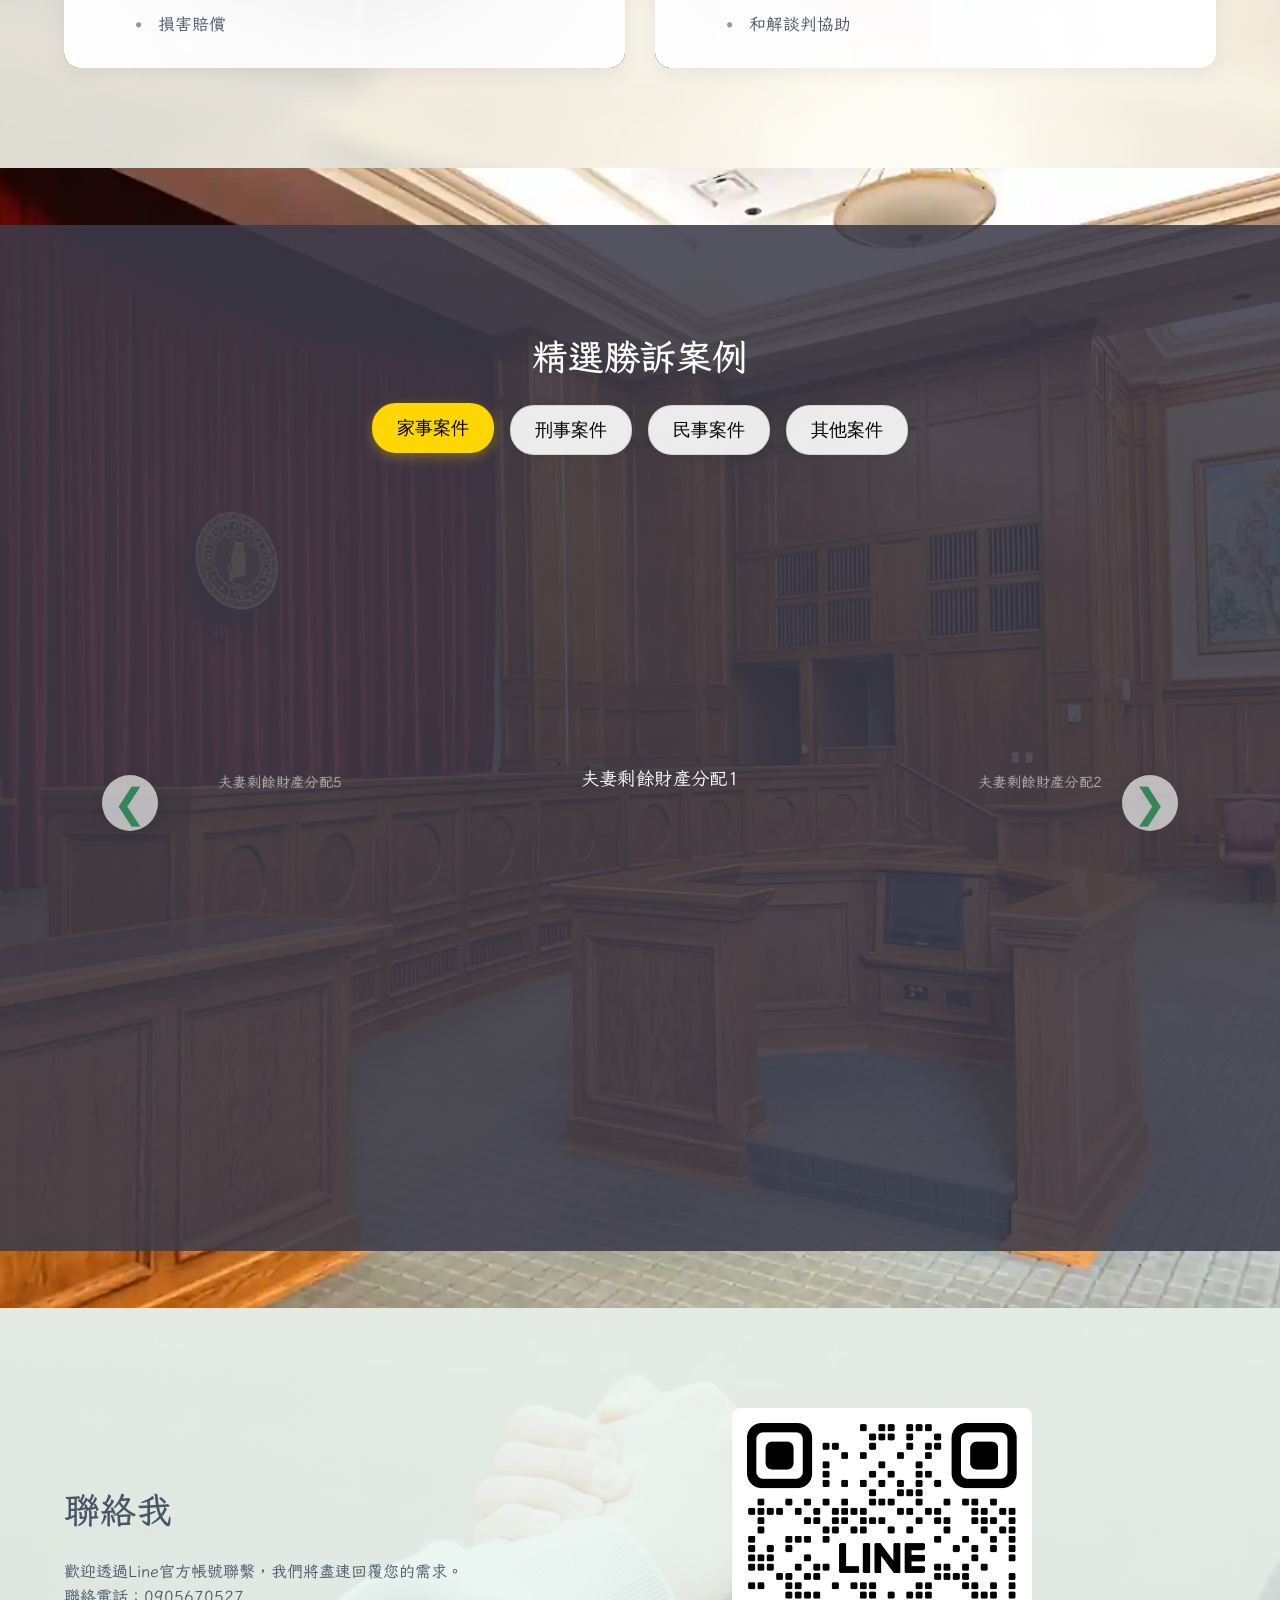
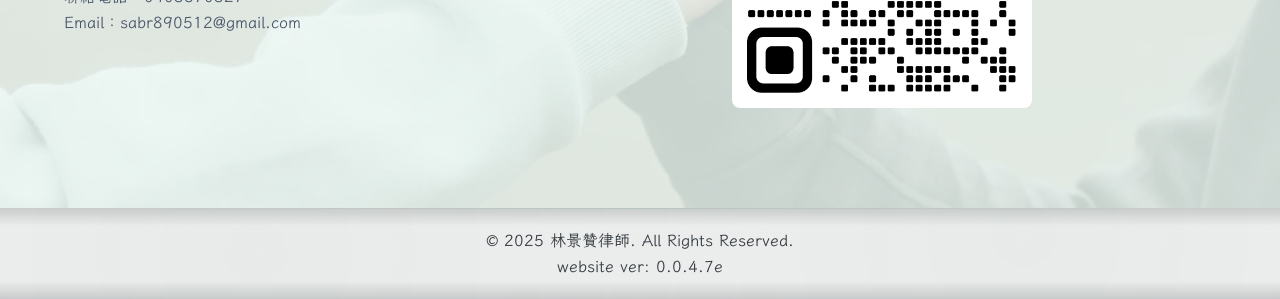
==== commit ebfefadd: "v0.0.4.7e，電腦版滑軌初步完成，手機版本暫時有連點BUG" ====
--- a/index.html
+++ b/index.html
@@ -504,7 +504,7 @@
 
 <footer class="footer" role="contentinfo">
     <p>© 2025 林景贊律師. All Rights Reserved.</p>
-    <p>website ver: 0.0.4.7d</p>
+    <p>website ver: 0.0.4.7e</p>
 </footer>
 
 <!-- 燈箱 -->
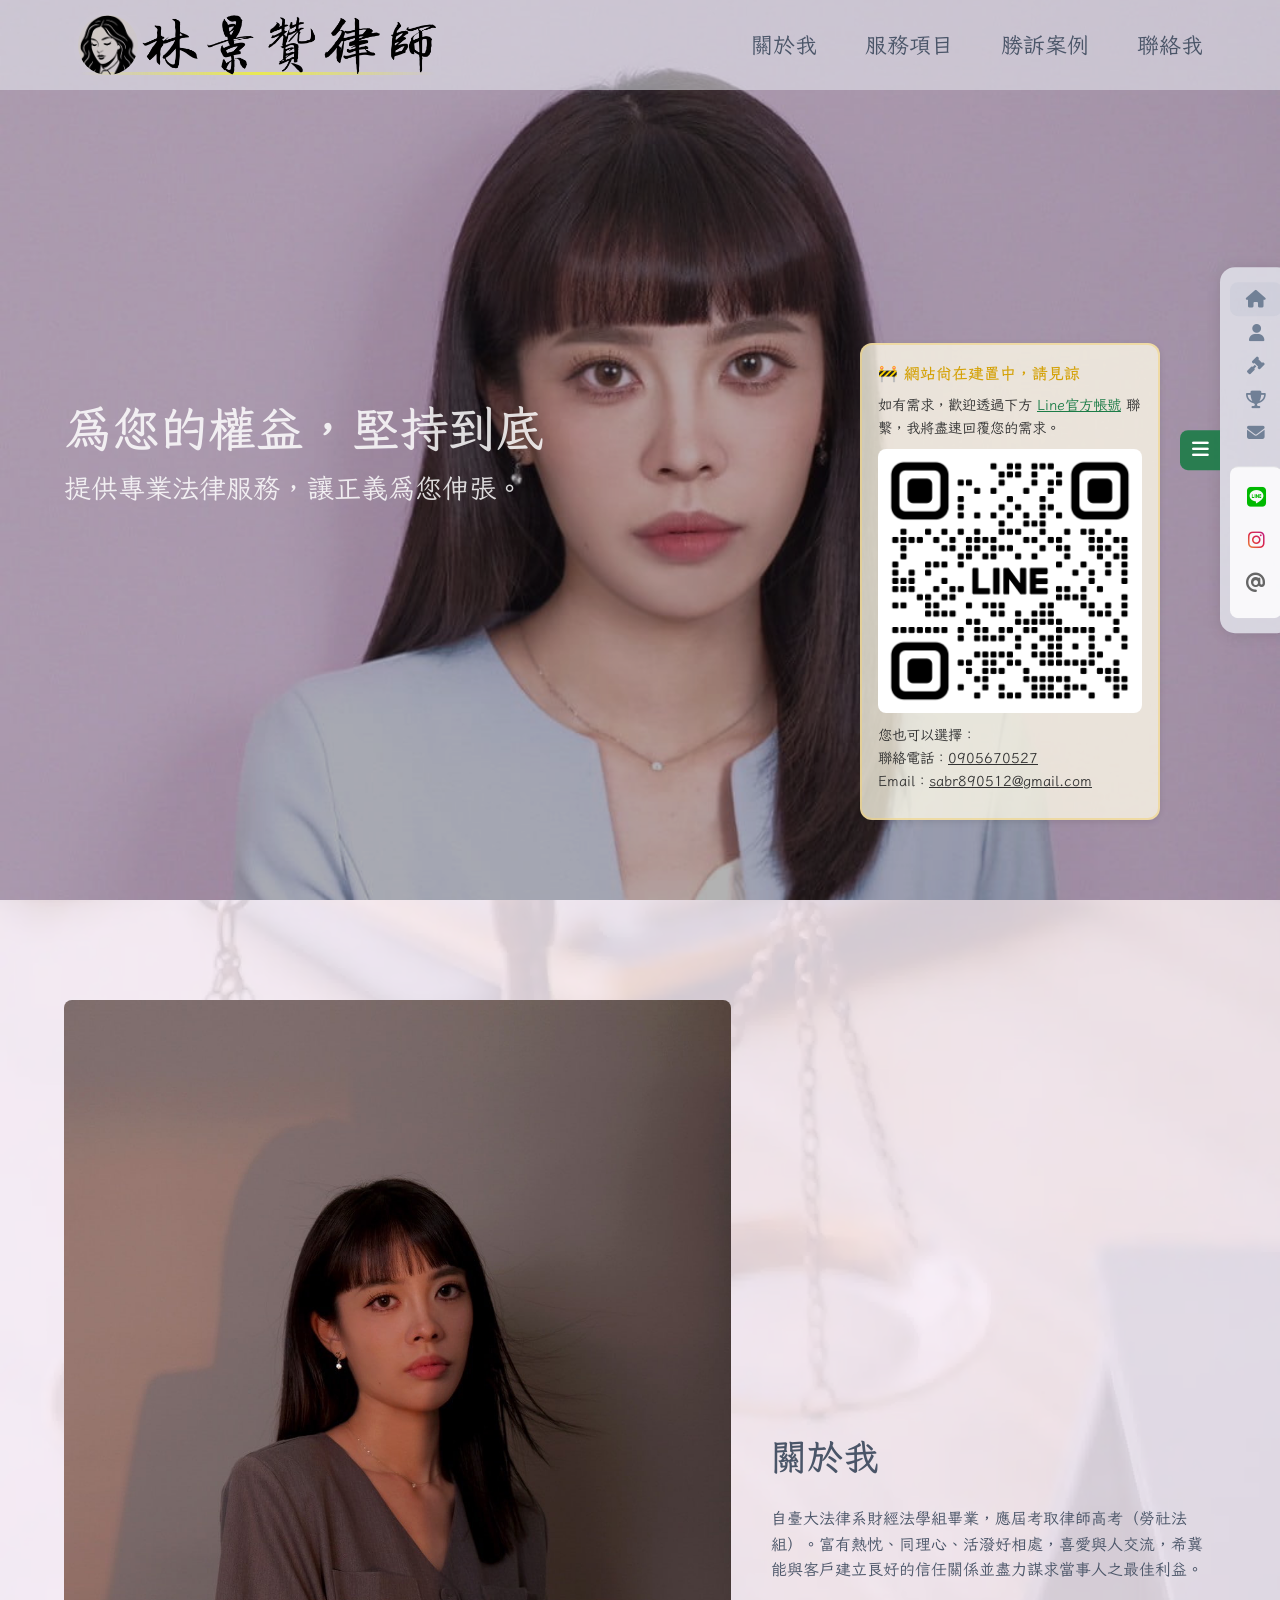
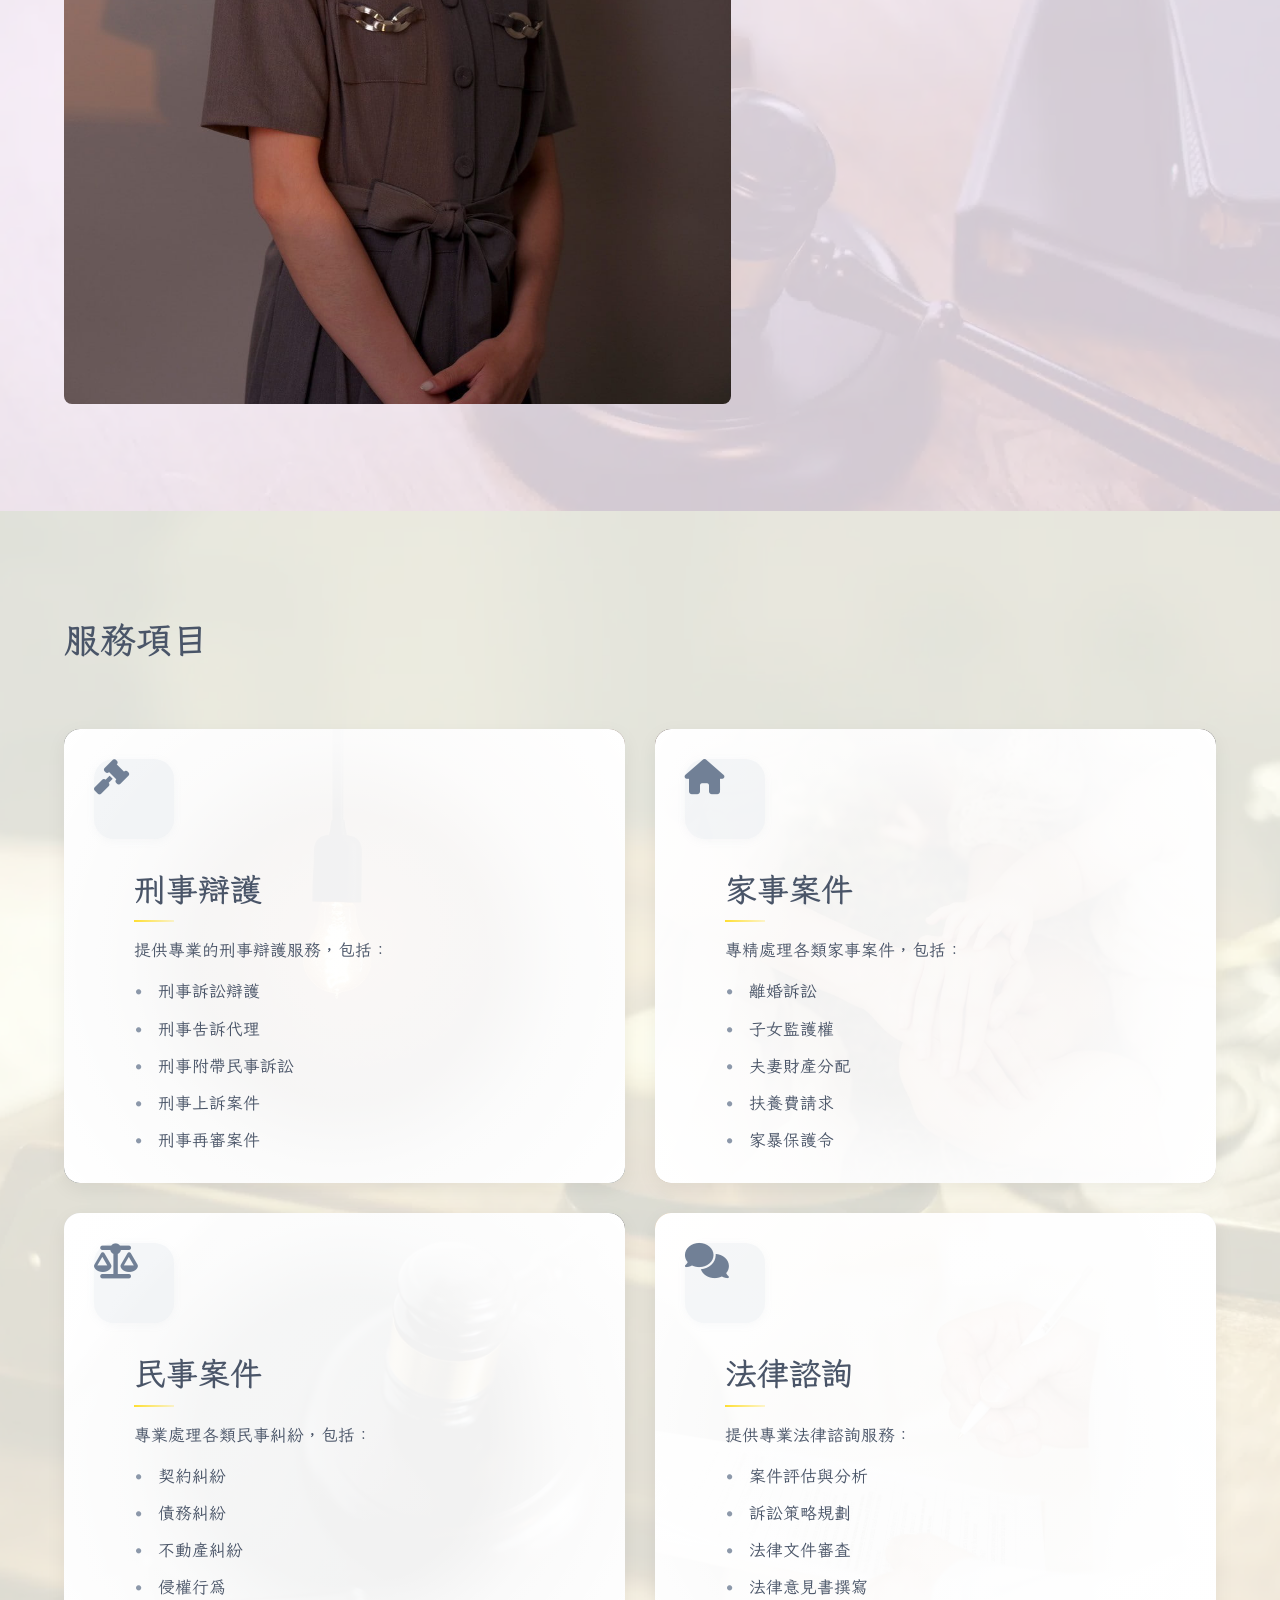
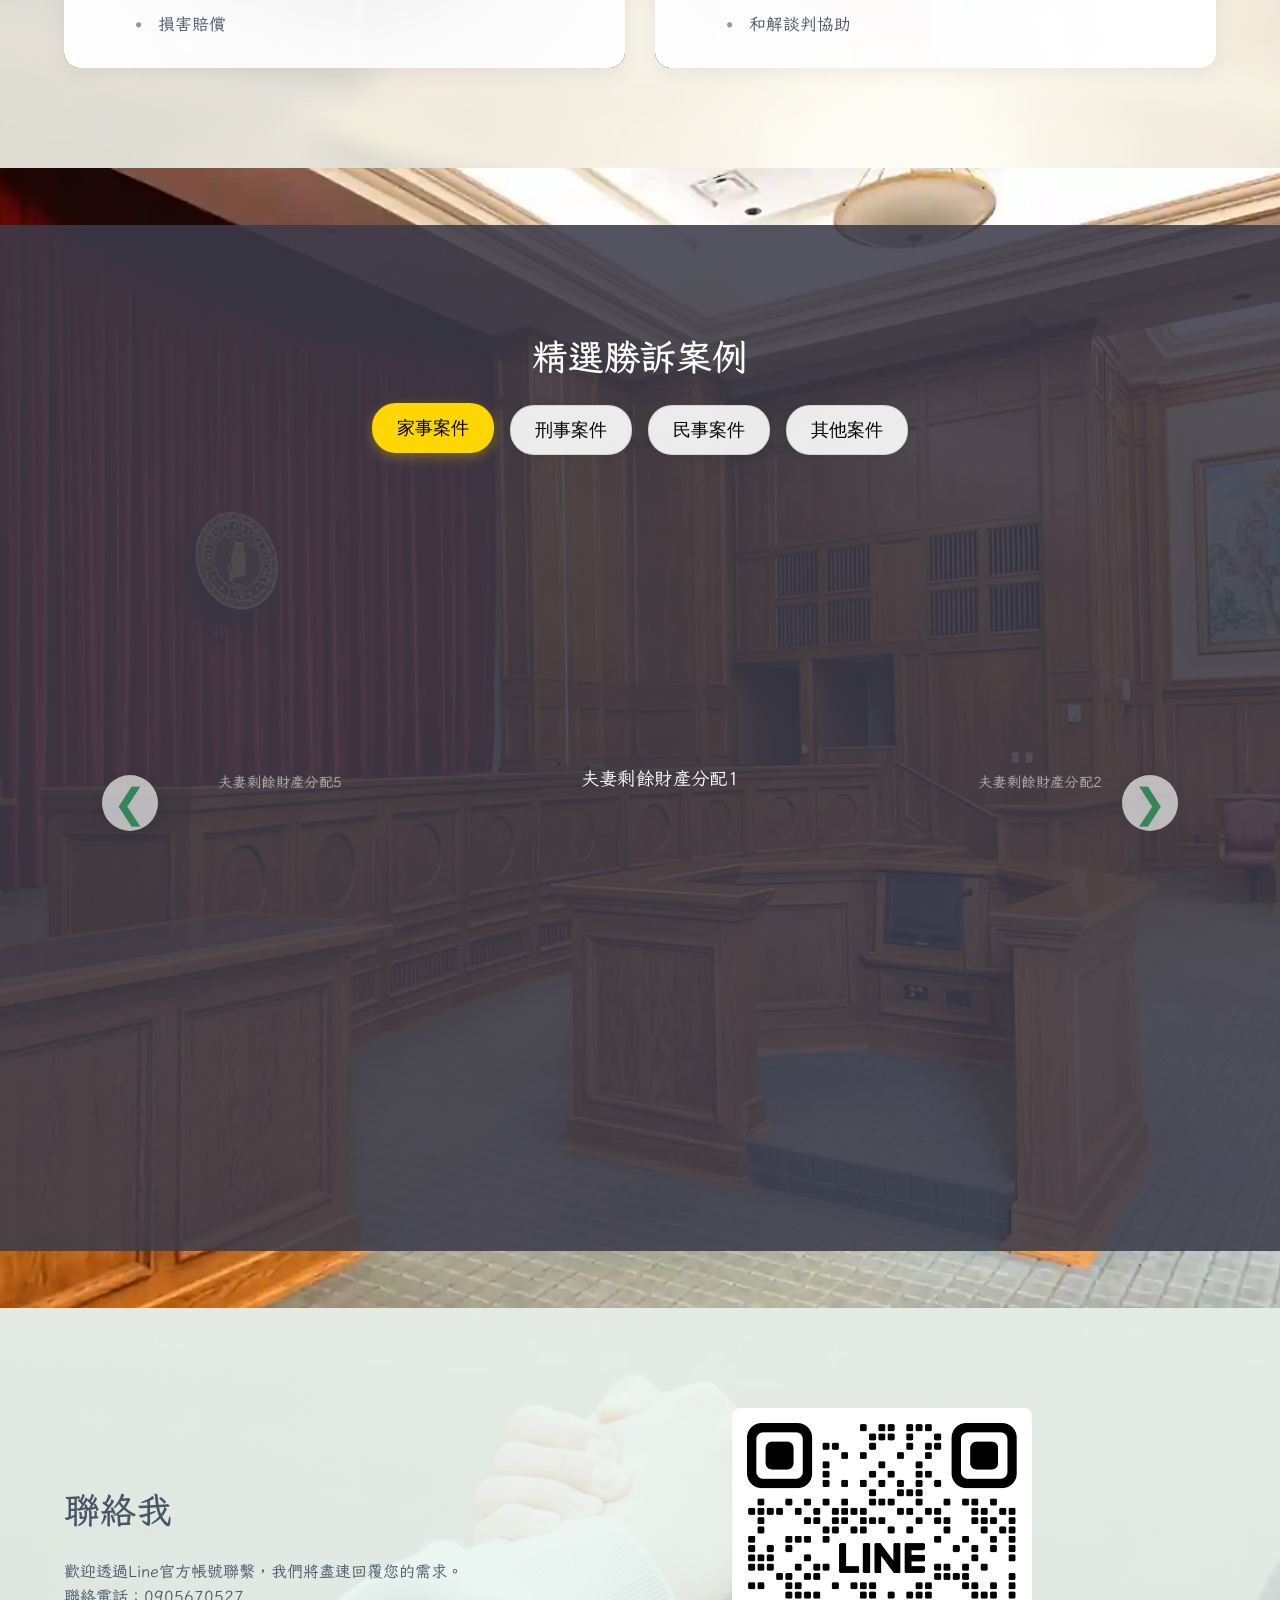
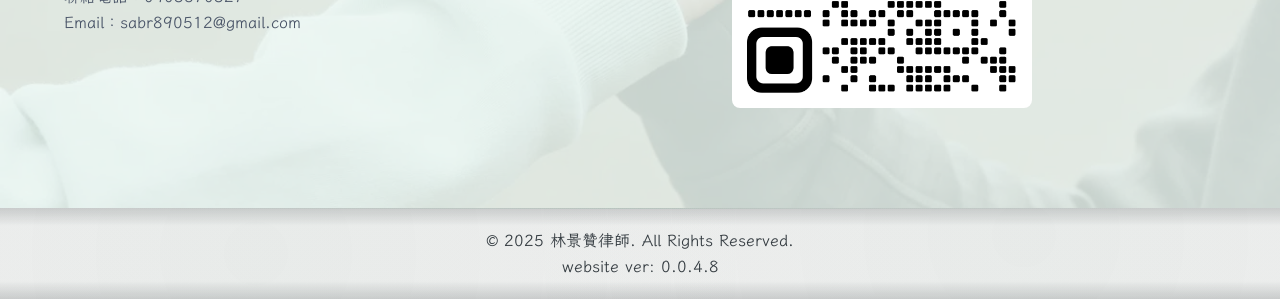
==== commit 67a3424b: "v0.0.4.8，修復手機板滑軌重複點擊BUG" ====
--- a/index.html
+++ b/index.html
@@ -504,7 +504,7 @@
 
 <footer class="footer" role="contentinfo">
     <p>© 2025 林景贊律師. All Rights Reserved.</p>
-    <p>website ver: 0.0.4.7e</p>
+    <p>website ver: 0.0.4.8</p>
 </footer>
 
 <!-- 燈箱 -->
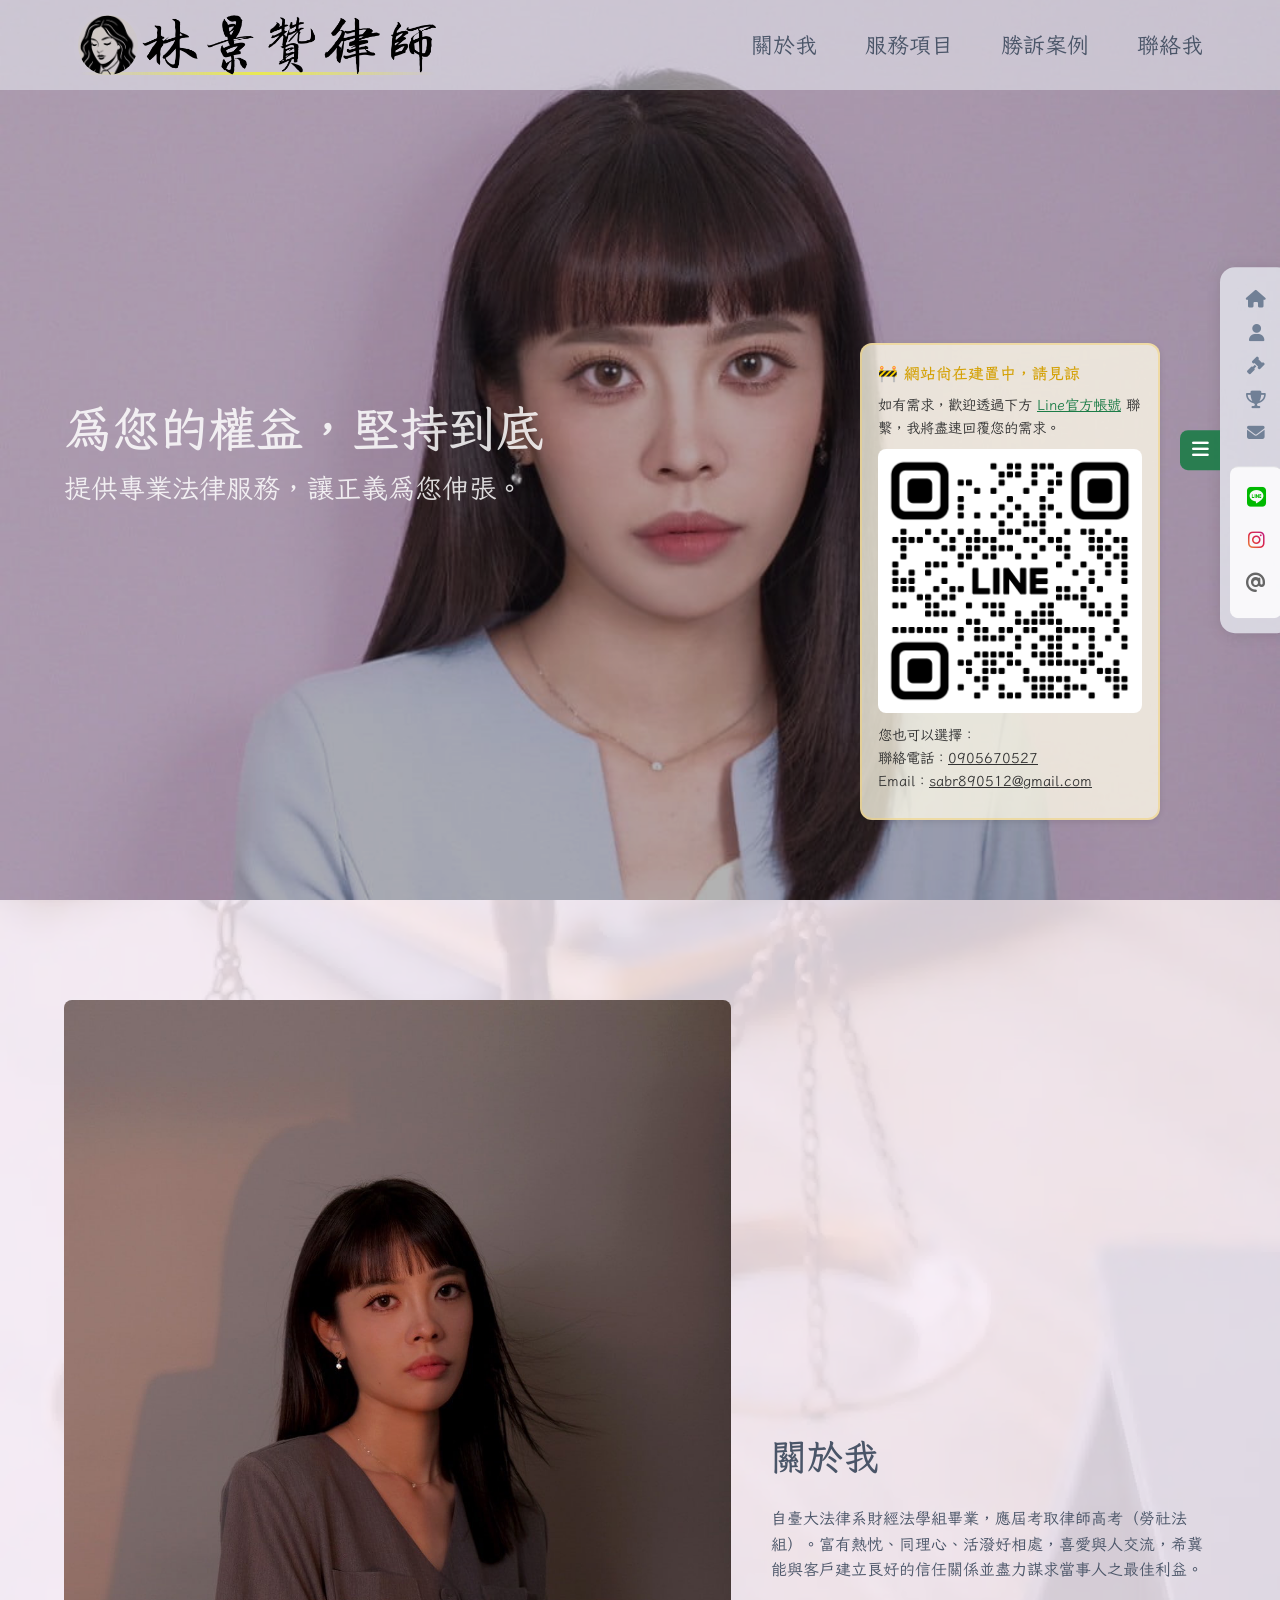
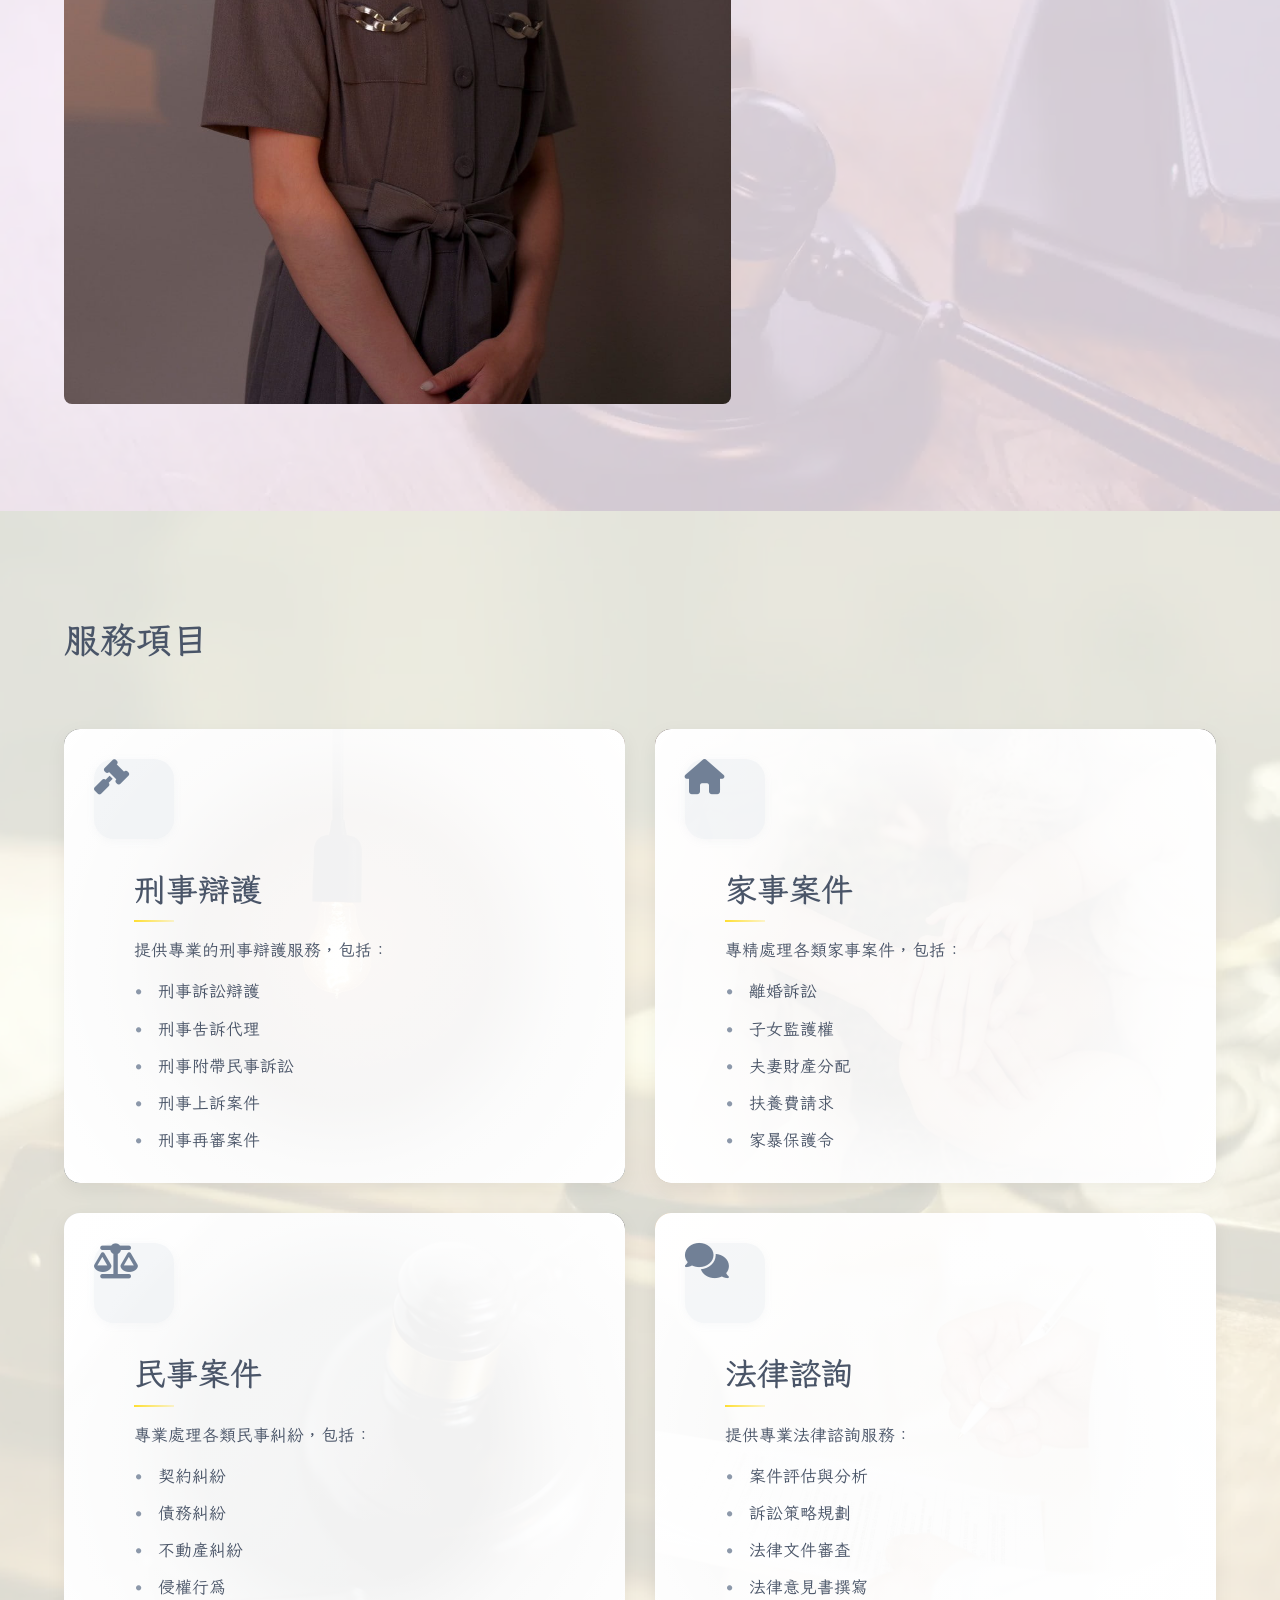
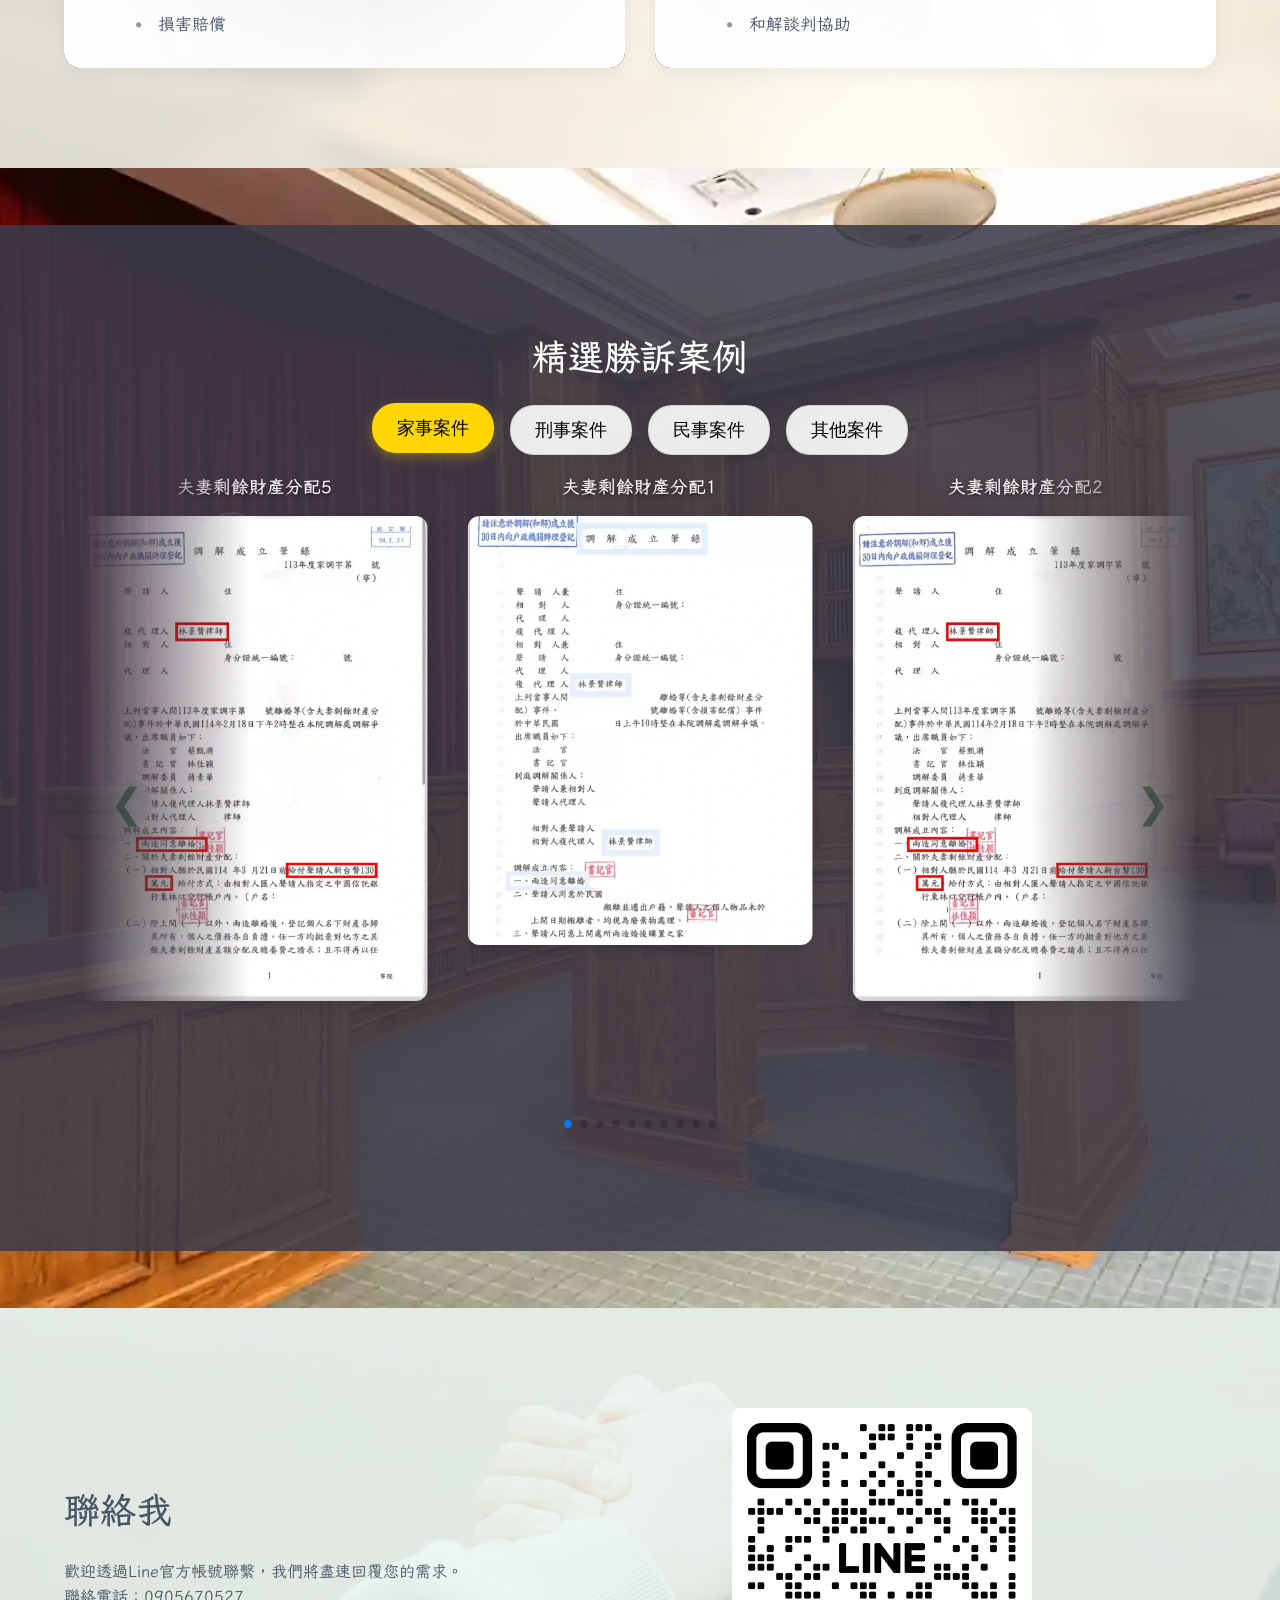
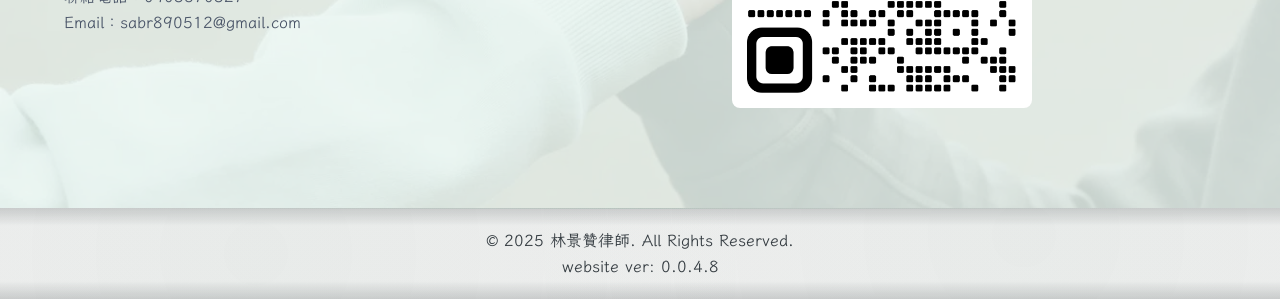
==== commit 6dc3b925: "更換整體寫法，目前有拖曳時會開啟燈箱的BUG以及燈箱圖片無法放大或拖曳" ====
--- a/index.html
+++ b/index.html
@@ -40,6 +40,8 @@
     <link rel="stylesheet" href="css/style.css">
     <!-- Font Awesome -->
     <link rel="stylesheet" href="https://cdnjs.cloudflare.com/ajax/libs/font-awesome/6.5.1/css/all.min.css">
+    <!-- Swiper CSS -->
+    <link rel="stylesheet" href="https://cdn.jsdelivr.net/npm/swiper@11/swiper-bundle.min.css" />
     <style>
         html {
             scroll-behavior: smooth;
@@ -292,12 +294,9 @@
         <!-- 摺疊內容區域 -->
         <div id="case-panels">
             <div class="case-panel" id="panel-family">
-                <div class="carousel-container">
-                    <button class="carousel-btn left">
-                        <span class="arrow-symbol">&#10094;</span>
-                    </button>
-                    <div class="carousel-track">
-                        <div class="carousel-item" data-index="0">
+                <div class="swiper carousel-container">
+                    <div class="swiper-wrapper">
+                        <div class="swiper-slide carousel-item">
                             <div class="carousel-caption">夫妻剩餘財產分配1</div>
                             <img src="images/家事精選案例1.webp" alt="案件1" 
                                 data-case-title="夫妻剩餘財產分配案例一"
@@ -308,7 +307,7 @@
                                     <p>案件結果：法院採納我方主張，判決當事人可分得較高比例的財產，成功維護當事人權益。</p>
                                 ">
                         </div>
-                        <div class="carousel-item" data-index="1">
+                        <div class="swiper-slide carousel-item">
                             <div class="carousel-caption">夫妻剩餘財產分配2</div>
                             <img src="images/家事精選案例2.webp" alt="案件2"
                                 data-case-title="夫妻剩餘財產分配案例二"
@@ -319,7 +318,7 @@
                                     <p>案件結果：法院認同我方主張，判決當事人可分得應有股權，成功維護當事人權益。</p>
                                 ">
                         </div>
-                        <div class="carousel-item" data-index="2">
+                        <div class="swiper-slide carousel-item">
                             <div class="carousel-caption">夫妻剩餘財產分配3</div>
                             <img src="images/家事精選案例2.webp" alt="案件3"
                                 data-case-title="夫妻剩餘財產分配案例三"
@@ -330,7 +329,7 @@
                                     <p>案件結果：法院採納我方主張，判決當事人可分得應有財產，成功維護當事人權益。</p>
                                 ">
                         </div>
-                        <div class="carousel-item" data-index="3">
+                        <div class="swiper-slide carousel-item">
                             <div class="carousel-caption">夫妻剩餘財產分配4</div>
                             <img src="images/家事精選案例2.webp" alt="案件4"
                                 data-case-title="夫妻剩餘財產分配案例四"
@@ -341,7 +340,7 @@
                                     <p>案件結果：法院認同我方主張，判決當事人可分得應有股權，成功維護當事人權益。</p>
                                 ">
                         </div>
-                        <div class="carousel-item" data-index="4">
+                        <div class="swiper-slide carousel-item">
                             <div class="carousel-caption">夫妻剩餘財產分配5</div>
                             <img src="images/家事精選案例2.webp" alt="案件5"
                                 data-case-title="夫妻剩餘財產分配案例五"
@@ -353,18 +352,19 @@
                                 ">
                         </div>
                     </div>
+                    <button class="carousel-btn left">
+                        <span class="arrow-symbol">&#10094;</span>
+                    </button>
                     <button class="carousel-btn right">
                         <span class="arrow-symbol">&#10095;</span>
                     </button>
+                    <div class="swiper-pagination"></div>
                 </div>
             </div>
           <div class="case-panel" id="panel-criminal">
-            <div class="carousel-container">
-                <button class="carousel-btn left">
-                    <span class="arrow-symbol">&#10094;</span>
-                </button>
-                <div class="carousel-track">
-                    <div class="carousel-item" data-index="0">
+            <div class="swiper carousel-container">
+                <div class="swiper-wrapper">
+                    <div class="swiper-slide carousel-item">
                         <div class="carousel-caption">
                             <p>傷害罪與私行拘禁罪</p>
                             成功爭取適當量刑、反駁不利供述，判處輕刑、未宣告沒收
@@ -402,7 +402,7 @@
                             <p>故酌定量刑、未宣告沒收木棍等工具物，亦未加重刑責。</p>
                             ">
                     </div>
-                    <div class="carousel-item" data-index="1">
+                    <div class="swiper-slide carousel-item">
                         <div class="carousel-caption">妨害名譽案件</div>
                         <img src="images/刑事精選案例2.webp" alt="案件2"
                             data-case-title="妨害名譽案件案例一"
@@ -412,7 +412,7 @@
                                 <p>案件結果：檢方撤回起訴，當事人獲不起訴處分。</p>
                             ">
                     </div>
-                    <div class="carousel-item" data-index="2">
+                    <div class="swiper-slide carousel-item">
                         <div class="carousel-caption">竊盜案件</div>
                         <img src="images/刑事精選案例3.webp" alt="案件3"
                             data-case-title="竊盜案件案例一"
@@ -423,19 +423,20 @@
                             ">
                     </div>
                 </div>
+                <button class="carousel-btn left">
+                    <span class="arrow-symbol">&#10094;</span>
+                </button>
                 <button class="carousel-btn right">
                     <span class="arrow-symbol">&#10095;</span>
                 </button>
+                <div class="swiper-pagination"></div>
             </div>
           </div>
           
           <div class="case-panel" id="panel-civil">
-            <div class="carousel-container">
-                <button class="carousel-btn left">
-                    <span class="arrow-symbol">&#10094;</span>
-                </button>
-                <div class="carousel-track">
-                    <div class="carousel-item" data-index="0">
+            <div class="swiper carousel-container">
+                <div class="swiper-wrapper">
+                    <div class="swiper-slide carousel-item">
                         <div class="carousel-caption">契約糾紛案件</div>
                         <img src="images/民事精選案例1.webp" alt="案件1" 
                             data-case-title="契約糾紛案件案例一"
@@ -445,7 +446,7 @@
                                 <p>案件結果：法院判決對方應賠償當事人損失。</p>
                             ">
                     </div>
-                    <div class="carousel-item" data-index="1">
+                    <div class="swiper-slide carousel-item">
                         <div class="carousel-caption">不動產糾紛案件</div>
                         <img src="images/民事精選案例2.webp" alt="案件2"
                             data-case-title="不動產糾紛案件案例一"
@@ -455,7 +456,7 @@
                                 <p>案件結果：法院判決賣方應負瑕疵擔保責任，賠償當事人損失。</p>
                             ">
                     </div>
-                    <div class="carousel-item" data-index="2">
+                    <div class="swiper-slide carousel-item">
                         <div class="carousel-caption">債務糾紛案件</div>
                         <img src="images/民事精選案例3.webp" alt="案件3"
                             data-case-title="債務糾紛案件案例一"
@@ -466,9 +467,13 @@
                             ">
                     </div>
                 </div>
+                <button class="carousel-btn left">
+                    <span class="arrow-symbol">&#10094;</span>
+                </button>
                 <button class="carousel-btn right">
                     <span class="arrow-symbol">&#10095;</span>
                 </button>
+                <div class="swiper-pagination"></div>
             </div>
           </div>
           <div class="case-panel" id="panel-other">
@@ -522,6 +527,9 @@
 </div>
 
 <!-- 獨立 JS 引用 -->
+<!-- Swiper JS -->
+<script src="https://cdn.jsdelivr.net/npm/swiper@11/swiper-bundle.min.js"></script>
+<!-- 獨立 JS 引用 -->
 <script src="js/main.js" defer></script>
 
 </body>
--- a/css/style.css
+++ b/css/style.css
@@ -11,7 +11,8 @@
     line-height: 1.6;
     color: #1e1d1d;
     background: #f8f9fa;
-    overflow-x: hidden; /* ⬅︎ 防止極小誤差導致水平滾動條 */
+    overflow-x: hidden;
+    /* ⬅︎ 防止極小誤差導致水平滾動條 */
 }
 
 .container {
@@ -139,9 +140,9 @@
         width: 100%;
         height: 2px;
         background: linear-gradient(90deg,
-            rgba(255, 215, 0, 0) 0%,
-            rgba(255, 215, 0, 0.8) 50%,
-            rgba(255, 215, 0, 0) 100%);
+                rgba(255, 215, 0, 0) 0%,
+                rgba(255, 215, 0, 0.8) 50%,
+                rgba(255, 215, 0, 0) 100%);
         transform: scaleX(0);
         transition: transform 0.3s ease;
         transform-origin: center;
@@ -178,7 +179,7 @@
 
     .navbar nav ul li a:hover,
     .navbar nav ul li a.active {
-    color: #FFD700;
+        color: #FFD700;
     }
 }
 
@@ -195,7 +196,8 @@
     justify-content: center;
     color: #eee;
     text-align: center;
-    opacity: 1; /* 確保背景圖片始終可見 */
+    opacity: 1;
+    /* 確保背景圖片始終可見 */
     animation: fadeIn 0.5s ease-out 3.0s forwards;
 }
 
@@ -230,8 +232,13 @@
 
 /* Animation */
 @keyframes fadeIn {
-    0% { opacity: 0; }
-    100% { opacity: 1; }
+    0% {
+        opacity: 0;
+    }
+
+    100% {
+        opacity: 1;
+    }
 }
 
 /* Section */
@@ -246,11 +253,11 @@
 
 /* Footer */
 .footer {
-    background: linear-gradient(180deg, 
-        rgba(59, 59, 59, 0.227) 0%,
-        rgba(236, 236, 236, 0.807) 20%,
-        rgba(236, 236, 236, 0.807) 80%,
-        rgba(59, 59, 59, 0.227) 100%);
+    background: linear-gradient(180deg,
+            rgba(59, 59, 59, 0.227) 0%,
+            rgba(236, 236, 236, 0.807) 20%,
+            rgba(236, 236, 236, 0.807) 80%,
+            rgba(59, 59, 59, 0.227) 100%);
     color: #343a40;
     text-align: center;
     padding: 20px 0;
@@ -266,7 +273,7 @@
     left: 0;
     right: 0;
     height: 100%;
-    background: 
+    background:
         radial-gradient(circle at 20% 50%, rgba(28, 124, 71, 0.03) 0%, transparent 50%),
         radial-gradient(circle at 80% 30%, rgba(28, 124, 71, 0.03) 0%, transparent 50%);
     pointer-events: none;
@@ -282,9 +289,9 @@
     width: 80%;
     height: 1px;
     background: linear-gradient(90deg,
-        rgba(28, 124, 71, 0) 0%,
-        rgba(28, 124, 71, 0.1) 50%,
-        rgba(28, 124, 71, 0) 100%);
+            rgba(28, 124, 71, 0) 0%,
+            rgba(28, 124, 71, 0.1) 50%,
+            rgba(28, 124, 71, 0) 100%);
 }
 
 /* 確保 footer 內容在裝飾元素之上 */
@@ -360,10 +367,12 @@
 #cases::before {
     content: '';
     position: absolute;
-    top: 5%; /* 從上方 5% 開始 */
+    top: 5%;
+    /* 從上方 5% 開始 */
     left: 0;
     right: 0;
-    bottom: 5%; /* 到底部 5% 結束 */
+    bottom: 5%;
+    /* 到底部 5% 結束 */
     background: rgba(59, 59, 74, 0.871);
     z-index: 1;
 }
@@ -371,10 +380,11 @@
 #cases .container {
     position: relative;
     z-index: 2;
-    padding: 40px 0; /* 確保內容有足夠的上下間距 */
-}
-
-#cases h2, 
+    padding: 40px 0;
+    /* 確保內容有足夠的上下間距 */
+}
+
+#cases h2,
 #cases p {
     text-align: center;
     position: relative;
@@ -425,7 +435,8 @@
     animation: fadeSlide 0.4s ease forwards;
     text-align: center;
     margin-bottom: 5px;
-    transition: min-height 0.5s ease; /* 使區塊高度變動有平滑動畫 */
+    transition: min-height 0.5s ease;
+    /* 使區塊高度變動有平滑動畫 */
 }
 
 .case-panel.show {
@@ -465,8 +476,15 @@
 }
 
 @keyframes fadeSlide {
-    0% { opacity: 0; transform: translateY(10px); }
-    100% { opacity: 1; transform: translateY(0); }
+    0% {
+        opacity: 0;
+        transform: translateY(10px);
+    }
+
+    100% {
+        opacity: 1;
+        transform: translateY(0);
+    }
 }
 
 /* 案例滑軌區塊 */
@@ -492,109 +510,139 @@
     overflow: hidden;
     min-height: 680px;
     padding-top: 40px;
-    padding-bottom: 40px;
-    display: flex;
+    padding-bottom: 50px;
+
+    /* 增加遮罩效果: 左右兩側淡出 */
+    mask-image: linear-gradient(to right, transparent 0%, black 15%, black 85%, transparent 100%);
+    -webkit-mask-image: linear-gradient(to right, transparent 0%, black 15%, black 85%, transparent 100%);
+}
+
+/* ==================== Swiper Slide Style ==================== */
+.swiper {
+    width: 100%;
+    padding-top: 50px;
+    padding-bottom: 50px;
+}
+
+.swiper-slide {
+    background-position: center;
+    background-size: cover;
+    width: 300px;
+    height: auto;
+    display: flex;
+    flex-direction: column;
     align-items: center;
-    justify-content: center;
-}
-
-.carousel-track {
-    display: flex;
-    gap: 80px;
-    transition: transform 0.5s cubic-bezier(0.4, 0, 0.2, 1);
-    align-items: flex-start;
-    will-change: transform;
-    padding: 0 20px;
+    /* 移除過度的縮放與模糊，回歸清晰標準 */
+    opacity: 1;
+    transform: scale(1);
+    transition: opacity 0.3s ease;
+}
+
+/* 僅在手機版保留一點點焦點效果區分 */
+@media (max-width: 768px) {
+    .swiper-slide {
+        width: 75%;
+        /* 手機版寬度 */
+        opacity: 1 !important;
+        /* 強制不透明，確保清晰 */
+        transform: scale(0.9);
+        transition: transform 0.3s ease;
+    }
+
+    .swiper-slide-active {
+        transform: scale(1);
+        z-index: 10;
+        /* opacity: 1; removed as base is already 1 */
+    }
+}
+
+.swiper-slide img {
+    display: block;
     width: 100%;
-}
-
-.carousel-item {
-    flex: 0 0 300px;
+    border-radius: 12px;
+    box-shadow: 0 4px 15px rgba(0, 0, 0, 0.1);
+    /* 確保圖片點擊優化 */
+    touch-action: manipulation;
+    cursor: pointer;
+    transition: box-shadow 0.3s ease, transform 0.3s ease;
+}
+
+.swiper-slide img:hover {
+    transform: translateY(-5px);
+    box-shadow: 0 8px 25px rgba(0, 0, 0, 0.2);
+}
+
+/* 標題樣式 */
+.carousel-caption {
+    margin-bottom: 15px;
+    font-size: 1.1rem;
+    font-weight: bold;
+    color: #fff;
+    text-shadow: 0 2px 4px rgba(0, 0, 0, 0.5);
     text-align: center;
-    transition: all 0.5s cubic-bezier(0.4, 0, 0.2, 1);
-    margin-top: 20px;
-    transform-origin: center center;
-    z-index: 0;
-    opacity: 0.6;
-    transform: scale(0.9);
-}
-
-.carousel-item.active {
-    transform: scale(1.15);
-    z-index: 1;
-    margin-bottom: 40px;
     opacity: 1;
-}
-
-.carousel-item::before {
-    content: '';
-    position: absolute;
-    top: 0;
-    left: 0;
-    right: 0;
-    height: 1px;
-    background: linear-gradient(90deg,
-        rgba(255, 215, 0, 0) 0%,
-        rgba(255, 215, 0, 0.5) 50%,
-        rgba(255, 215, 0, 0) 100%);
-    opacity: 0;
-    transition: opacity 0.3s ease;
-}
-
-.carousel-item:hover::before {
-    opacity: 1;
-}
-
-.carousel-item p {
-    margin-bottom: 10px;
-    font-weight: bold;
-    background-color: rgba(255, 255, 255, 0);
-    padding: 8px 16px;
-    border-radius: 8px;
-    position: relative;
-    z-index: 2;
-    margin-top: 0px;
-    box-shadow: 0 2px 8px rgba(0, 0, 0, 0.1);
-    border: 1px solid rgba(0, 0, 0, 0.05);
-}
-
-.carousel-item img {
-    width: 100%;
-    height: auto;
-    border-radius: 12px;
-    cursor: pointer;
-    transition: all 0.5s cubic-bezier(0.4, 0, 0.2, 1);
-    margin-top: clamp(8px, 2vw, 16px);
-    box-shadow: 0 4px 12px rgba(0, 0, 0, 0.1);
-    background-color: #ffffff;
-    transform: scale(1);
-}
-
-.carousel-item img:hover {
-    transform: scale(1.05);
-    box-shadow: 0 6px 18px rgba(0, 0, 0, 0.15);
-}
-
+    /* Always show caption on desktop */
+    margin-top: 10px;
+}
+
+/* Distinct cursor for active slide to hint at lightbox */
+.swiper-slide.swiper-slide-active img {
+    cursor: zoom-in;
+}
+
+/* 左右按鈕自定義 */
 .carousel-btn {
     position: absolute;
     top: 50%;
     transform: translateY(-50%);
-    width: 56px;
-    height: 56px;
-    background: rgba(255, 255, 255, 0.65);
-    border: 1px solid rgba(255, 255, 255, 0.2);
+    z-index: 20;
+    background-color: rgba(255, 255, 255, 0.2);
+    border: none;
+    width: 50px;
+    height: 50px;
     border-radius: 50%;
+    color: white;
+    font-size: 24px;
     cursor: pointer;
-    z-index: 3;
+    backdrop-filter: blur(5px);
+    transition: background-color 0.3s ease;
     display: flex;
     align-items: center;
     justify-content: center;
-    backdrop-filter: blur(8px);
-    -webkit-backdrop-filter: blur(8px);
-    box-shadow: 0 4px 15px rgba(0, 0, 0, 0.08);
-    transition: all 0.3s cubic-bezier(0.4, 0, 0.2, 1);
-    padding: 0;
-    border: none;
+}
+
+.carousel-btn:hover {
+    background-color: rgba(255, 255, 255, 0.4);
+}
+
+.carousel-btn.left {
+    left: 20px;
+}
+
+.carousel-btn.right {
+    right: 20px;
+}
+
+/* Swiper Pagination (Dots) */
+.swiper-pagination-bullet {
+    background: rgba(255, 255, 255, 0.5);
+    opacity: 1;
+}
+
+.swiper-pagination-bullet-active {
+    background: #fff;
+}
+
+@media (max-width: 768px) {
+    .swiper-slide {
+        width: 70%;
+        /* 手機版寬度 */
+    }
+
+    .carousel-btn {
+        display: none;
+        /* 手機版隱藏按鈕，使用滑動 */
+    }
 }
 
 .arrow-symbol {
@@ -626,11 +674,11 @@
     background: rgba(255, 255, 255, 0.75);
 }
 
-.carousel-btn.left { 
+.carousel-btn.left {
     left: 20px;
 }
 
-.carousel-btn.right { 
+.carousel-btn.right {
     right: 20px;
 }
 
@@ -642,11 +690,9 @@
     left: 0;
     right: 0;
     bottom: 0;
-    background: radial-gradient(
-        circle at center,
-        rgba(255, 255, 255, 0.15) 0%,
-        transparent 70%
-    );
+    background: radial-gradient(circle at center,
+            rgba(255, 255, 255, 0.15) 0%,
+            transparent 70%);
     border-radius: 50%;
     opacity: 0;
     transition: opacity 0.3s ease;
@@ -752,7 +798,7 @@
     overflow-y: auto;
     flex: 1;
     border-radius: 12px;
-    background: 
+    background:
         linear-gradient(rgba(255, 255, 255, 0.90), rgba(255, 255, 255, 0.90)),
         url('../images/勝訴案例燈箱文字背景.webp') no-repeat center center;
     background-size: cover;
@@ -789,8 +835,8 @@
     width: 60px;
     height: 2px;
     background: linear-gradient(90deg,
-        rgba(28, 124, 71, 0.8) 0%,
-        rgba(28, 124, 71, 0) 100%);
+            rgba(28, 124, 71, 0.8) 0%,
+            rgba(28, 124, 71, 0) 100%);
 }
 
 .lightbox-description {
@@ -843,7 +889,7 @@
         height: 36px;
     }
 
-    
+
 
     /* 移除之前的狀態樣式，改用 JavaScript 控制 */
     .lightbox-close.active {
@@ -892,20 +938,20 @@
     animation: slideUp 1.2s ease-out 4.0s forwards;
     text-align: left;
     font-size: 0.9em;
-  }
-  
-  .notice-box h2 {
+}
+
+.notice-box h2 {
     font-size: 1.1em;
     margin: 0 0 6px;
     color: #d4a106;
-  }
-  
-  .notice-box p {
+}
+
+.notice-box p {
     margin: 0 0 10px;
     color: #333;
-  }
-  
-  .notice-btn {
+}
+
+.notice-btn {
     display: inline-block;
     background-color: #d4a106;
     color: white;
@@ -914,16 +960,23 @@
     border-radius: 4px;
     font-size: 0.85em;
     transition: background-color 0.3s ease;
-  }
-  
-  .notice-btn:hover {
+}
+
+.notice-btn:hover {
     background-color: #b88d04;
-  }
-  
+}
+
 @keyframes slideUp {
-    0% { opacity: 0; transform: translateY(20px); }
-    100% { opacity: 1; transform: translateY(0); }
-  }
+    0% {
+        opacity: 0;
+        transform: translateY(20px);
+    }
+
+    100% {
+        opacity: 1;
+        transform: translateY(0);
+    }
+}
 
 /* 手機版樣式 */
 @media (max-width: 768px) {
@@ -970,10 +1023,10 @@
 
     .logo::after {
         height: 3px;
-        background: linear-gradient(90deg, 
-            rgba(255, 215, 0, 0) 0%,
-            rgba(255, 234, 117, 0.479) 50%,
-            rgba(255, 215, 0, 0) 100%);
+        background: linear-gradient(90deg,
+                rgba(255, 215, 0, 0) 0%,
+                rgba(255, 234, 117, 0.479) 50%,
+                rgba(255, 215, 0, 0) 100%);
     }
 
     .hero-title {
@@ -1003,20 +1056,20 @@
         opacity: 0;
         animation: slideUp 1.2s ease-out 4.0s forwards;
     }
-    
-      .notice-box h2 {
+
+    .notice-box h2 {
         font-size: 14px;
-      }
-    
-      .notice-box p {
+    }
+
+    .notice-box p {
         font-size: 11px;
-      }
-    
-      .notice-box .notice-btn {
+    }
+
+    .notice-box .notice-btn {
         font-size: 11px;
         padding: 4px 9px;
-      }
-    
+    }
+
     .image-column img {
         width: 70%;
         height: auto;
@@ -1202,42 +1255,50 @@
 
 /* Logo 序列動畫相關樣式 */
 @keyframes logoSequence {
-    0% { 
-        opacity: 0; 
-        transform: scale(0.8) translateY(-10px); 
+    0% {
+        opacity: 0;
+        transform: scale(0.8) translateY(-10px);
         filter: blur(2px);
     }
-    20% { 
-        opacity: 1; 
-        transform: scale(1.05) translateY(0); 
+
+    20% {
+        opacity: 1;
+        transform: scale(1.05) translateY(0);
         filter: blur(0);
     }
-    40% { 
-        opacity: 1; 
-        transform: scale(1); 
+
+    40% {
+        opacity: 1;
+        transform: scale(1);
         filter: blur(0);
     }
-    100% { 
-        opacity: 1; 
-        transform: scale(1); 
+
+    100% {
+        opacity: 1;
+        transform: scale(1);
         filter: blur(0);
     }
 }
 
 @keyframes logoIconHighlight {
-    0% { 
+    0% {
         filter: brightness(1);
         box-shadow: 0 0 0 rgba(255, 255, 255, 0);
     }
-    100% { 
+
+    100% {
         filter: brightness(1.1);
         box-shadow: 0 0 15px rgba(255, 255, 255, 0.068);
-        background: linear-gradient(135deg, 
-            rgba(255, 215, 0, 0.05) 0%,    /* 起始點：淡金色 */
-            rgba(255, 217, 0, 0.04) 20%,  /* 中間點：更淡的金色 */
-            rgba(255, 215, 0, 0.07) 30%,   /* 結束點：淡金色 */
-            transparent 100%               /* 確保漸層平滑過渡到透明 */
-        );
+        background: linear-gradient(135deg,
+                rgba(255, 215, 0, 0.05) 0%,
+                /* 起始點：淡金色 */
+                rgba(255, 217, 0, 0.04) 20%,
+                /* 中間點：更淡的金色 */
+                rgba(255, 215, 0, 0.07) 30%,
+                /* 結束點：淡金色 */
+                transparent 100%
+                /* 確保漸層平滑過渡到透明 */
+            );
         border-radius: 50%;
     }
 }
@@ -1245,14 +1306,28 @@
 /* Logo 序列動畫 */
 .logo-icon {
     animation: logoSequence 0.5s ease-out 3.0s forwards,
-               logoIconHighlight 0.8s ease-out 3.8s forwards;
-}
-
-.logo1-img { animation: logoSequence 0.5s ease-out 3.1s forwards; }
-.logo2-img { animation: logoSequence 0.5s ease-out 3.2s forwards; }
-.logo3-img { animation: logoSequence 0.5s ease-out 3.3s forwards; }
-.logo4-img { animation: logoSequence 0.5s ease-out 3.4s forwards; }
-.logo5-img { animation: logoSequence 0.5s ease-out 3.5s forwards; }
+        logoIconHighlight 0.8s ease-out 3.8s forwards;
+}
+
+.logo1-img {
+    animation: logoSequence 0.5s ease-out 3.1s forwards;
+}
+
+.logo2-img {
+    animation: logoSequence 0.5s ease-out 3.2s forwards;
+}
+
+.logo3-img {
+    animation: logoSequence 0.5s ease-out 3.3s forwards;
+}
+
+.logo4-img {
+    animation: logoSequence 0.5s ease-out 3.4s forwards;
+}
+
+.logo5-img {
+    animation: logoSequence 0.5s ease-out 3.5s forwards;
+}
 
 /* Logo 容器樣式優化 */
 .logo {
@@ -1270,17 +1345,22 @@
     left: 0;
     width: 100%;
     height: 3px;
-    background: linear-gradient(90deg, 
-        rgba(255, 215, 0, 0) 0%,
-        rgba(251, 255, 0, 0.605) 50%,
-        rgba(255, 215, 0, 0) 100%);
+    background: linear-gradient(90deg,
+            rgba(255, 215, 0, 0) 0%,
+            rgba(251, 255, 0, 0.605) 50%,
+            rgba(255, 215, 0, 0) 100%);
     transform: scaleX(0);
     animation: logoLine 0.8s ease-out 3.8s forwards;
 }
 
 @keyframes logoLine {
-    0% { transform: scaleX(0); }
-    100% { transform: scaleX(1); }
+    0% {
+        transform: scaleX(0);
+    }
+
+    100% {
+        transform: scaleX(1);
+    }
 }
 
 /* 導航選單動畫 */
@@ -1288,18 +1368,37 @@
     animation: slideDown 0.5s ease-out forwards;
 }
 
-.navbar nav ul li:nth-child(1) { animation-delay: 3.0s; }
-.navbar nav ul li:nth-child(2) { animation-delay: 3.05s; }
-.navbar nav ul li:nth-child(3) { animation-delay: 3.1s; }
-.navbar nav ul li:nth-child(4) { animation-delay: 3.15s; }
+.navbar nav ul li:nth-child(1) {
+    animation-delay: 3.0s;
+}
+
+.navbar nav ul li:nth-child(2) {
+    animation-delay: 3.05s;
+}
+
+.navbar nav ul li:nth-child(3) {
+    animation-delay: 3.1s;
+}
+
+.navbar nav ul li:nth-child(4) {
+    animation-delay: 3.15s;
+}
 
 @keyframes slideDown {
-    0% { opacity: 0; transform: translateY(-20px); }
-    100% { opacity: 1; transform: translateY(0); }
+    0% {
+        opacity: 0;
+        transform: translateY(-20px);
+    }
+
+    100% {
+        opacity: 1;
+        transform: translateY(0);
+    }
 }
 
 /* 手機版調整 */
 @media (max-width: 768px) {
+
     .logo-icon,
     .logo1-img,
     .logo2-img,
@@ -1308,13 +1407,13 @@
     .logo5-img {
         animation-duration: 0.4s !important;
     }
-    
+
     .logo::after {
         height: 3px;
-        background: linear-gradient(90deg, 
-            rgba(255, 215, 0, 0) 0%,
-            rgba(255, 217, 0, 0.479) 50%,
-            rgba(255, 215, 0, 0) 100%);
+        background: linear-gradient(90deg,
+                rgba(255, 215, 0, 0) 0%,
+                rgba(255, 217, 0, 0.479) 50%,
+                rgba(255, 215, 0, 0) 100%);
     }
 
     .navbar nav ul li {
@@ -1358,14 +1457,12 @@
     left: 0;
     right: 0;
     bottom: 0;
-    background: radial-gradient(
-        circle at center,
-        rgb(251, 241, 255) 0%,
-        rgb(249, 234, 255) 40%,
-        rgba(236, 215, 244, 0.9) 60%,
-        rgba(247, 226, 255, 0.7) 80%,
-        rgba(247, 226, 255, 0.5) 100%
-    );
+    background: radial-gradient(circle at center,
+            rgb(251, 241, 255) 0%,
+            rgb(249, 234, 255) 40%,
+            rgba(236, 215, 244, 0.9) 60%,
+            rgba(247, 226, 255, 0.7) 80%,
+            rgba(247, 226, 255, 0.5) 100%);
     z-index: 1;
 }
 
@@ -1398,55 +1495,74 @@
     opacity: 0;
 }
 
-.intro-logo1 { animation: introLogoSequence 0.3s ease-out 0.8s forwards; }
-.intro-logo2 { animation: introLogoSequence 0.3s ease-out 1.1s forwards; }
-.intro-logo3 { animation: introLogoSequence 0.3s ease-out 1.4s forwards; }
-.intro-logo4 { animation: introLogoSequence 0.3s ease-out 1.7s forwards; }
-.intro-logo5 { animation: introLogoSequence 0.3s ease-out 2.0s forwards; }
+.intro-logo1 {
+    animation: introLogoSequence 0.3s ease-out 0.8s forwards;
+}
+
+.intro-logo2 {
+    animation: introLogoSequence 0.3s ease-out 1.1s forwards;
+}
+
+.intro-logo3 {
+    animation: introLogoSequence 0.3s ease-out 1.4s forwards;
+}
+
+.intro-logo4 {
+    animation: introLogoSequence 0.3s ease-out 1.7s forwards;
+}
+
+.intro-logo5 {
+    animation: introLogoSequence 0.3s ease-out 2.0s forwards;
+}
 
 @keyframes introIconAnimation {
-    0% { 
+    0% {
         opacity: 0;
         transform: scale(0.5) rotate(-180deg);
     }
-    60% { 
+
+    60% {
         opacity: 1;
         transform: scale(1.1) rotate(0deg);
     }
-    100% { 
+
+    100% {
         opacity: 1;
         transform: scale(1) rotate(0deg);
     }
 }
 
 @keyframes introTextAnimation {
-    0% { 
+    0% {
         opacity: 0;
         transform: translateY(20px);
     }
-    100% { 
+
+    100% {
         opacity: 1;
         transform: translateY(0);
     }
 }
 
 @keyframes introLogoSequence {
-    0% { 
+    0% {
         opacity: 0;
         transform: scale(0.8) translateY(-10px);
     }
-    100% { 
+
+    100% {
         opacity: 1;
         transform: scale(1) translateY(0);
     }
 }
 
 @keyframes fadeOut {
-    0% { 
+    0% {
         opacity: 1;
         visibility: visible;
     }
-    100% { 
+
+    100% {
         opacity: 0;
         visibility: hidden;
     }
@@ -1509,9 +1625,9 @@
     width: 80px;
     height: 2.5px;
     background: linear-gradient(90deg,
-        rgba(255, 215, 0, 0.24) 0%,
-        rgba(255, 215, 0, 0.699) 10%,
-        rgba(255, 215, 0, 0) 100%);
+            rgba(255, 215, 0, 0.24) 0%,
+            rgba(255, 215, 0, 0.699) 10%,
+            rgba(255, 215, 0, 0) 100%);
     opacity: 0;
 }
 
@@ -1532,9 +1648,9 @@
     left: 50%;
     transform: translateX(-50%);
     background: linear-gradient(90deg,
-        rgba(255, 215, 0, 0) 0%,
-        rgba(255, 215, 0, 0.8) 50%,
-        rgba(255, 215, 0, 0) 100%);
+            rgba(255, 215, 0, 0) 0%,
+            rgba(255, 215, 0, 0.8) 50%,
+            rgba(255, 215, 0, 0) 100%);
 }
 
 /* 當 cases section 淡入時，觸發金線動畫 */
@@ -1550,6 +1666,7 @@
         opacity: 0;
         width: 0;
     }
+
     100% {
         opacity: 1;
         width: 80px;
@@ -1562,6 +1679,7 @@
         opacity: 0;
         width: 0;
     }
+
     100% {
         opacity: 1;
         width: 80px;
@@ -1573,23 +1691,25 @@
     .section-title::after {
         width: 60px;
     }
-    
+
     @keyframes lineFadeIn {
         0% {
             opacity: 0;
             width: 0;
         }
+
         100% {
             opacity: 1;
             width: 60px;
         }
     }
-    
+
     @keyframes lineFadeInCenter {
         0% {
             opacity: 0;
             width: 0;
         }
+
         100% {
             opacity: 1;
             width: 60px;
@@ -1720,19 +1840,25 @@
 }
 
 /* 社群媒體圖示顏色 */
-.floating-nav:not(.collapsed) .social-link:nth-child(1) i { 
-    color: #00B900 !important; /* LINE 官方綠色 */
-}
-.floating-nav:not(.collapsed) .social-link:nth-child(2) i { 
-    color: #4267B2; /* Facebook */
-}
-.floating-nav:not(.collapsed) .social-link:nth-child(3) i { 
-    color: #000000; /* Threads */
+.floating-nav:not(.collapsed) .social-link:nth-child(1) i {
+    color: #00B900 !important;
+    /* LINE 官方綠色 */
+}
+
+.floating-nav:not(.collapsed) .social-link:nth-child(2) i {
+    color: #4267B2;
+    /* Facebook */
+}
+
+.floating-nav:not(.collapsed) .social-link:nth-child(3) i {
+    color: #000000;
+    /* Threads */
 }
 
 /* 社群媒體圖示 hover 效果 */
 .floating-nav:not(.collapsed) .social-link:hover i.fa-line {
-    color: #00A000 !important; /* LINE hover 時深一點的綠色 */
+    color: #00A000 !important;
+    /* LINE hover 時深一點的綠色 */
 }
 
 /* 回到頂部按鈕 */
@@ -1845,7 +1971,7 @@
         box-shadow: 0 2px 8px rgba(0, 0, 0, 0.2);
         z-index: 992;
         transition: transform 0.15s cubic-bezier(0.2, 0, 0.1, 1),
-                    background-color 0.15s ease;
+            background-color 0.15s ease;
     }
 
     .floating-nav-toggle:hover {
@@ -1963,9 +2089,21 @@
     }
 
     /* 社群媒體圖示顏色 */
-    .floating-nav:not(.collapsed) .social-link:nth-child(1) i { color: #1DA1F2; } /* Twitter */
-    .floating-nav:not(.collapsed) .social-link:nth-child(2) i { color: #4267B2; } /* Facebook */
-    .floating-nav:not(.collapsed) .social-link:nth-child(3) i { color: #000000; } /* Threads */
+    .floating-nav:not(.collapsed) .social-link:nth-child(1) i {
+        color: #1DA1F2;
+    }
+
+    /* Twitter */
+    .floating-nav:not(.collapsed) .social-link:nth-child(2) i {
+        color: #4267B2;
+    }
+
+    /* Facebook */
+    .floating-nav:not(.collapsed) .social-link:nth-child(3) i {
+        color: #000000;
+    }
+
+    /* Threads */
 
     /* 當前頁面指示樣式 */
     .floating-nav-link.active {
@@ -1985,14 +2123,37 @@
     }
 
     /* 為每個項目添加延遲動畫，減少延遲時間 */
-    .floating-nav:not(.collapsed) .floating-nav-link:nth-child(1) { animation-delay: 0.01s; }
-    .floating-nav:not(.collapsed) .floating-nav-link:nth-child(2) { animation-delay: 0.02s; }
-    .floating-nav:not(.collapsed) .floating-nav-link:nth-child(3) { animation-delay: 0.03s; }
-    .floating-nav:not(.collapsed) .floating-nav-link:nth-child(4) { animation-delay: 0.04s; }
-    .floating-nav:not(.collapsed) .floating-nav-link:nth-child(5) { animation-delay: 0.05s; }
-    .floating-nav:not(.collapsed) .social-link:nth-child(1) { animation-delay: 0.06s; }
-    .floating-nav:not(.collapsed) .social-link:nth-child(2) { animation-delay: 0.07s; }
-    .floating-nav:not(.collapsed) .social-link:nth-child(3) { animation-delay: 0.08s; }
+    .floating-nav:not(.collapsed) .floating-nav-link:nth-child(1) {
+        animation-delay: 0.01s;
+    }
+
+    .floating-nav:not(.collapsed) .floating-nav-link:nth-child(2) {
+        animation-delay: 0.02s;
+    }
+
+    .floating-nav:not(.collapsed) .floating-nav-link:nth-child(3) {
+        animation-delay: 0.03s;
+    }
+
+    .floating-nav:not(.collapsed) .floating-nav-link:nth-child(4) {
+        animation-delay: 0.04s;
+    }
+
+    .floating-nav:not(.collapsed) .floating-nav-link:nth-child(5) {
+        animation-delay: 0.05s;
+    }
+
+    .floating-nav:not(.collapsed) .social-link:nth-child(1) {
+        animation-delay: 0.06s;
+    }
+
+    .floating-nav:not(.collapsed) .social-link:nth-child(2) {
+        animation-delay: 0.07s;
+    }
+
+    .floating-nav:not(.collapsed) .social-link:nth-child(3) {
+        animation-delay: 0.08s;
+    }
 
     /* 滑入動畫 */
     @keyframes slideIn {
@@ -2000,6 +2161,7 @@
             opacity: 0;
             transform: translateX(5px);
         }
+
         100% {
             opacity: 1;
             transform: translateX(0);
@@ -2027,7 +2189,8 @@
 
 /* 社群媒體圖示官方品牌顏色 */
 .floating-nav .social-link i.fa-line {
-    color: #00B900; /* LINE 官方綠色 */
+    color: #00B900;
+    /* LINE 官方綠色 */
 }
 
 .floating-nav .social-link i.fa-instagram {
@@ -2037,7 +2200,8 @@
 }
 
 .floating-nav .social-link i.fa-threads {
-    color: #000000; /* Threads 官方黑色 */
+    color: #000000;
+    /* Threads 官方黑色 */
 }
 
 .floating-nav .social-link:hover {
@@ -2045,15 +2209,18 @@
 }
 
 .floating-nav .social-link:hover i.fa-line {
-    color: #00A000; /* LINE hover 時深一點的綠色 */
+    color: #00A000;
+    /* LINE hover 時深一點的綠色 */
 }
 
 .floating-nav .social-link:hover i.fa-instagram {
-    opacity: 0.8; /* Instagram hover 時降低透明度 */
+    opacity: 0.8;
+    /* Instagram hover 時降低透明度 */
 }
 
 .floating-nav .social-link:hover i.fa-threads {
-    color: #333333; /* Threads hover 時深一點的灰色 */
+    color: #333333;
+    /* Threads hover 時深一點的灰色 */
 }
 
 /* 手機版社群媒體圖示樣式 */
@@ -2070,7 +2237,8 @@
 
     /* 手機版社群媒體圖示官方品牌顏色 */
     .floating-nav .social-link i.fa-line {
-        color: #00B900; /* LINE 官方綠色 */
+        color: #00B900;
+        /* LINE 官方綠色 */
     }
 
     .floating-nav .social-link i.fa-instagram {
@@ -2080,19 +2248,23 @@
     }
 
     .floating-nav .social-link i.fa-threads {
-        color: #000000; /* Threads 官方黑色 */
+        color: #000000;
+        /* Threads 官方黑色 */
     }
 
     .floating-nav .social-link:hover i.fa-line {
-        color: #00A000; /* LINE hover 時深一點的綠色 */
+        color: #00A000;
+        /* LINE hover 時深一點的綠色 */
     }
 
     .floating-nav .social-link:hover i.fa-instagram {
-        opacity: 0.8; /* Instagram hover 時降低透明度 */
+        opacity: 0.8;
+        /* Instagram hover 時降低透明度 */
     }
 
     .floating-nav .social-link:hover i.fa-threads {
-        color: #333333; /* Threads hover 時深一點的灰色 */
+        color: #333333;
+        /* Threads hover 時深一點的灰色 */
     }
 }
 
@@ -2148,13 +2320,11 @@
     left: 0;
     right: 0;
     bottom: 0;
-    background: radial-gradient(
-        circle at center,
-        rgba(255, 255, 255, 0.95) 0%,
-        rgba(255, 255, 255, 0.95) 40%,
-        rgba(255, 255, 255, 0.98) 60%,
-        rgba(255, 255, 255, 1) 100%
-    );
+    background: radial-gradient(circle at center,
+            rgba(255, 255, 255, 0.95) 0%,
+            rgba(255, 255, 255, 0.95) 40%,
+            rgba(255, 255, 255, 0.98) 60%,
+            rgba(255, 255, 255, 1) 100%);
     z-index: 1;
     transition: background 0.3s ease;
     pointer-events: none;
@@ -2169,13 +2339,11 @@
 
 /* 懸停效果 */
 .service-item:hover::after {
-    background: radial-gradient(
-        circle at center,
-        rgba(255, 255, 255, 0.85) 0%,
-        rgba(255, 255, 255, 0.85) 40%,
-        rgba(255, 255, 255, 0.95) 60%,
-        rgba(255, 255, 255, 1) 100%
-    );
+    background: radial-gradient(circle at center,
+            rgba(255, 255, 255, 0.85) 0%,
+            rgba(255, 255, 255, 0.85) 40%,
+            rgba(255, 255, 255, 0.95) 60%,
+            rgba(255, 255, 255, 1) 100%);
 }
 
 .service-icon {
@@ -2205,7 +2373,8 @@
     display: flex;
     flex-direction: column;
     gap: 15px;
-    padding-left: 40px; /* 添加左側內距 */
+    padding-left: 40px;
+    /* 添加左側內距 */
 }
 
 .service-content h3 {
@@ -2224,10 +2393,11 @@
     bottom: 0;
     left: 0;
     width: 40px;
-    height: 2px; /* 統一所有卡片標題裝飾線的粗細為 2px */
-    background: linear-gradient(90deg, 
-        rgba(255, 215, 0, 0.8) 0%,
-        rgba(255, 215, 0, 0.2) 100%);
+    height: 2px;
+    /* 統一所有卡片標題裝飾線的粗細為 2px */
+    background: linear-gradient(90deg,
+            rgba(255, 215, 0, 0.8) 0%,
+            rgba(255, 215, 0, 0.2) 100%);
 }
 
 .service-content p {
@@ -2284,25 +2454,21 @@
     }
 
     .service-item::after {
-        background: radial-gradient(
-            circle at center,
-            rgba(255, 255, 255, 0.95) 0%,
-            rgba(255, 255, 255, 0.95) 40%,
-            rgba(255, 255, 255, 0.98) 60%,
-            rgba(255, 255, 255, 1) 100%
-        );
+        background: radial-gradient(circle at center,
+                rgba(255, 255, 255, 0.95) 0%,
+                rgba(255, 255, 255, 0.95) 40%,
+                rgba(255, 255, 255, 0.98) 60%,
+                rgba(255, 255, 255, 1) 100%);
     }
 
     /* 手機版點擊狀態 */
     .service-item:active::after,
     .service-item:focus::after {
-        background: radial-gradient(
-            circle at center,
-            rgba(255, 255, 255, 0.85) 0%,
-            rgba(255, 255, 255, 0.85) 40%,
-            rgba(255, 255, 255, 0.95) 60%,
-            rgba(255, 255, 255, 1) 100%
-        );
+        background: radial-gradient(circle at center,
+                rgba(255, 255, 255, 0.85) 0%,
+                rgba(255, 255, 255, 0.85) 40%,
+                rgba(255, 255, 255, 0.95) 60%,
+                rgba(255, 255, 255, 1) 100%);
     }
 
     /* 移除其他懸停效果 */
@@ -2313,7 +2479,8 @@
     }
 
     .service-content {
-        padding-left: 0px; /* 手機版移除左側內距 */
+        padding-left: 0px;
+        /* 手機版移除左側內距 */
     }
 }
 
@@ -2348,7 +2515,8 @@
     left: 0;
     right: 0;
     bottom: 0;
-    background: rgba(247, 237, 247, 0.85); /* 淡藍灰色遮罩 */
+    background: rgba(247, 237, 247, 0.85);
+    /* 淡藍灰色遮罩 */
     z-index: 1;
 }
 
@@ -2375,7 +2543,8 @@
     left: 0;
     right: 0;
     bottom: 0;
-    background: rgba(254, 255, 247, 0.85); /* 淡紫色遮罩 */
+    background: rgba(254, 255, 247, 0.85);
+    /* 淡紫色遮罩 */
     z-index: 1;
 }
 
@@ -2402,7 +2571,8 @@
     left: 0;
     right: 0;
     bottom: 0;
-    background: rgba(237, 247, 242, 0.85); /* 淡綠色遮罩 */
+    background: rgba(237, 247, 242, 0.85);
+    /* 淡綠色遮罩 */
     z-index: 1;
 }
 
@@ -2413,10 +2583,12 @@
 
 /* 手機版背景優化 */
 @media (max-width: 768px) {
+
     #about,
     #services,
     #contact {
-        background-attachment: scroll; /* 手機版取消固定背景 */
+        background-attachment: scroll;
+        /* 手機版取消固定背景 */
         padding: 60px 0;
     }
 
@@ -2437,7 +2609,8 @@
     .text-column {
         width: 100%;
         text-align: left;
-        order: 1; /* 確保文字在上方 */
+        order: 1;
+        /* 確保文字在上方 */
     }
 
     .image-column {
@@ -2446,7 +2619,8 @@
         justify-content: center;
         align-items: center;
         margin-top: 20px;
-        order: 2; /* 確保圖片在下方 */
+        order: 2;
+        /* 確保圖片在下方 */
     }
 
     .image-column img {
@@ -2475,7 +2649,7 @@
     left: 0;
     right: 0;
     bottom: 0;
-    background: 
+    background:
         linear-gradient(45deg, transparent 48%, rgba(0, 0, 0, 0.03) 49%, rgba(0, 0, 0, 0.03) 51%, transparent 52%),
         linear-gradient(-45deg, transparent 48%, rgba(0, 0, 0, 0.03) 49%, rgba(0, 0, 0, 0.03) 51%, transparent 52%);
     background-size: 30px 30px;
@@ -2527,17 +2701,16 @@
         background-size: cover;
         background-position: center;
         background-attachment: local;
-        will-change: transform; /* 優化性能 */
+        will-change: transform;
+        /* 優化性能 */
     }
 
     .service-item::after {
-        background: radial-gradient(
-            circle at center,
-            rgba(255, 255, 255, 0.95) 0%,
-            rgba(255, 255, 255, 0.95) 40%,
-            rgba(255, 255, 255, 0.98) 60%,
-            rgba(255, 255, 255, 1) 100%
-        );
+        background: radial-gradient(circle at center,
+                rgba(255, 255, 255, 0.95) 0%,
+                rgba(255, 255, 255, 0.95) 40%,
+                rgba(255, 255, 255, 0.98) 60%,
+                rgba(255, 255, 255, 1) 100%);
     }
 
     /* 移除其他懸停效果 */
@@ -2545,4 +2718,4 @@
         transform: none;
         box-shadow: 0 6px 20px rgba(0, 0, 0, 0.08);
     }
-}
+}
